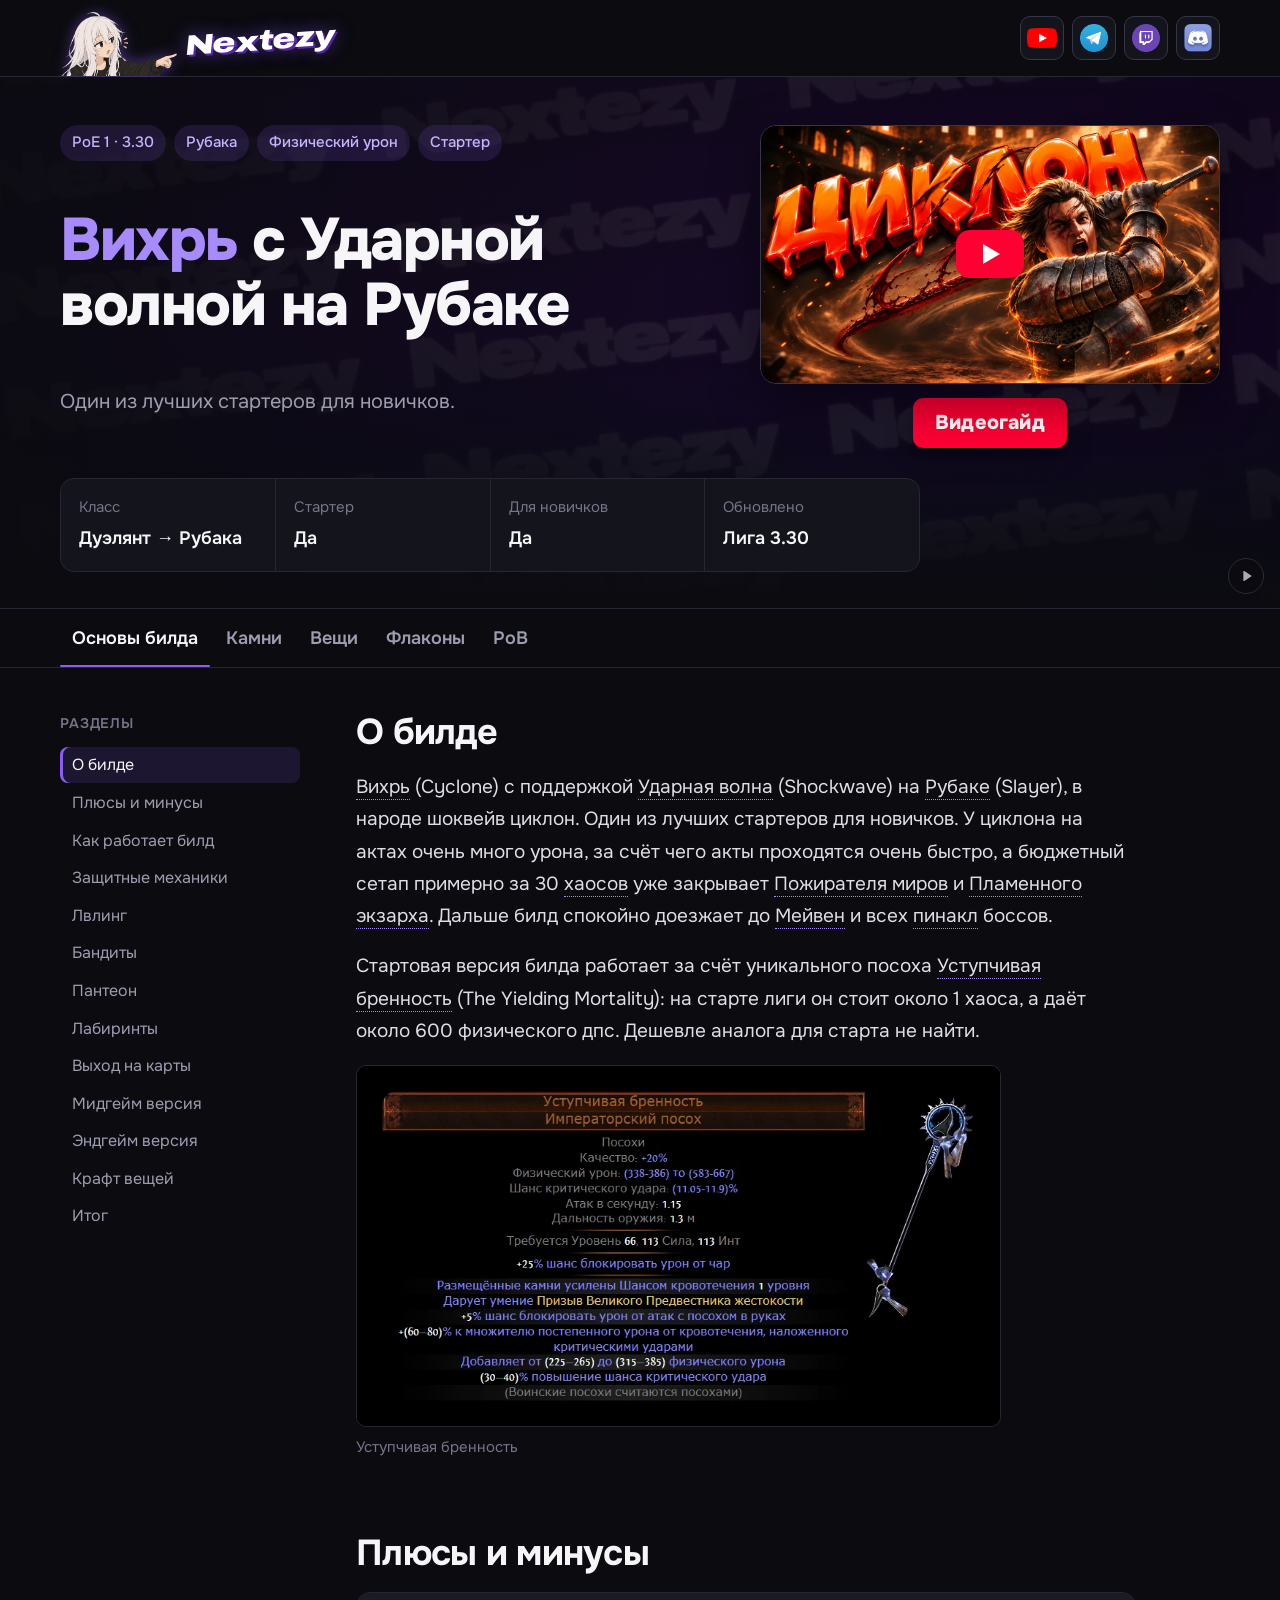
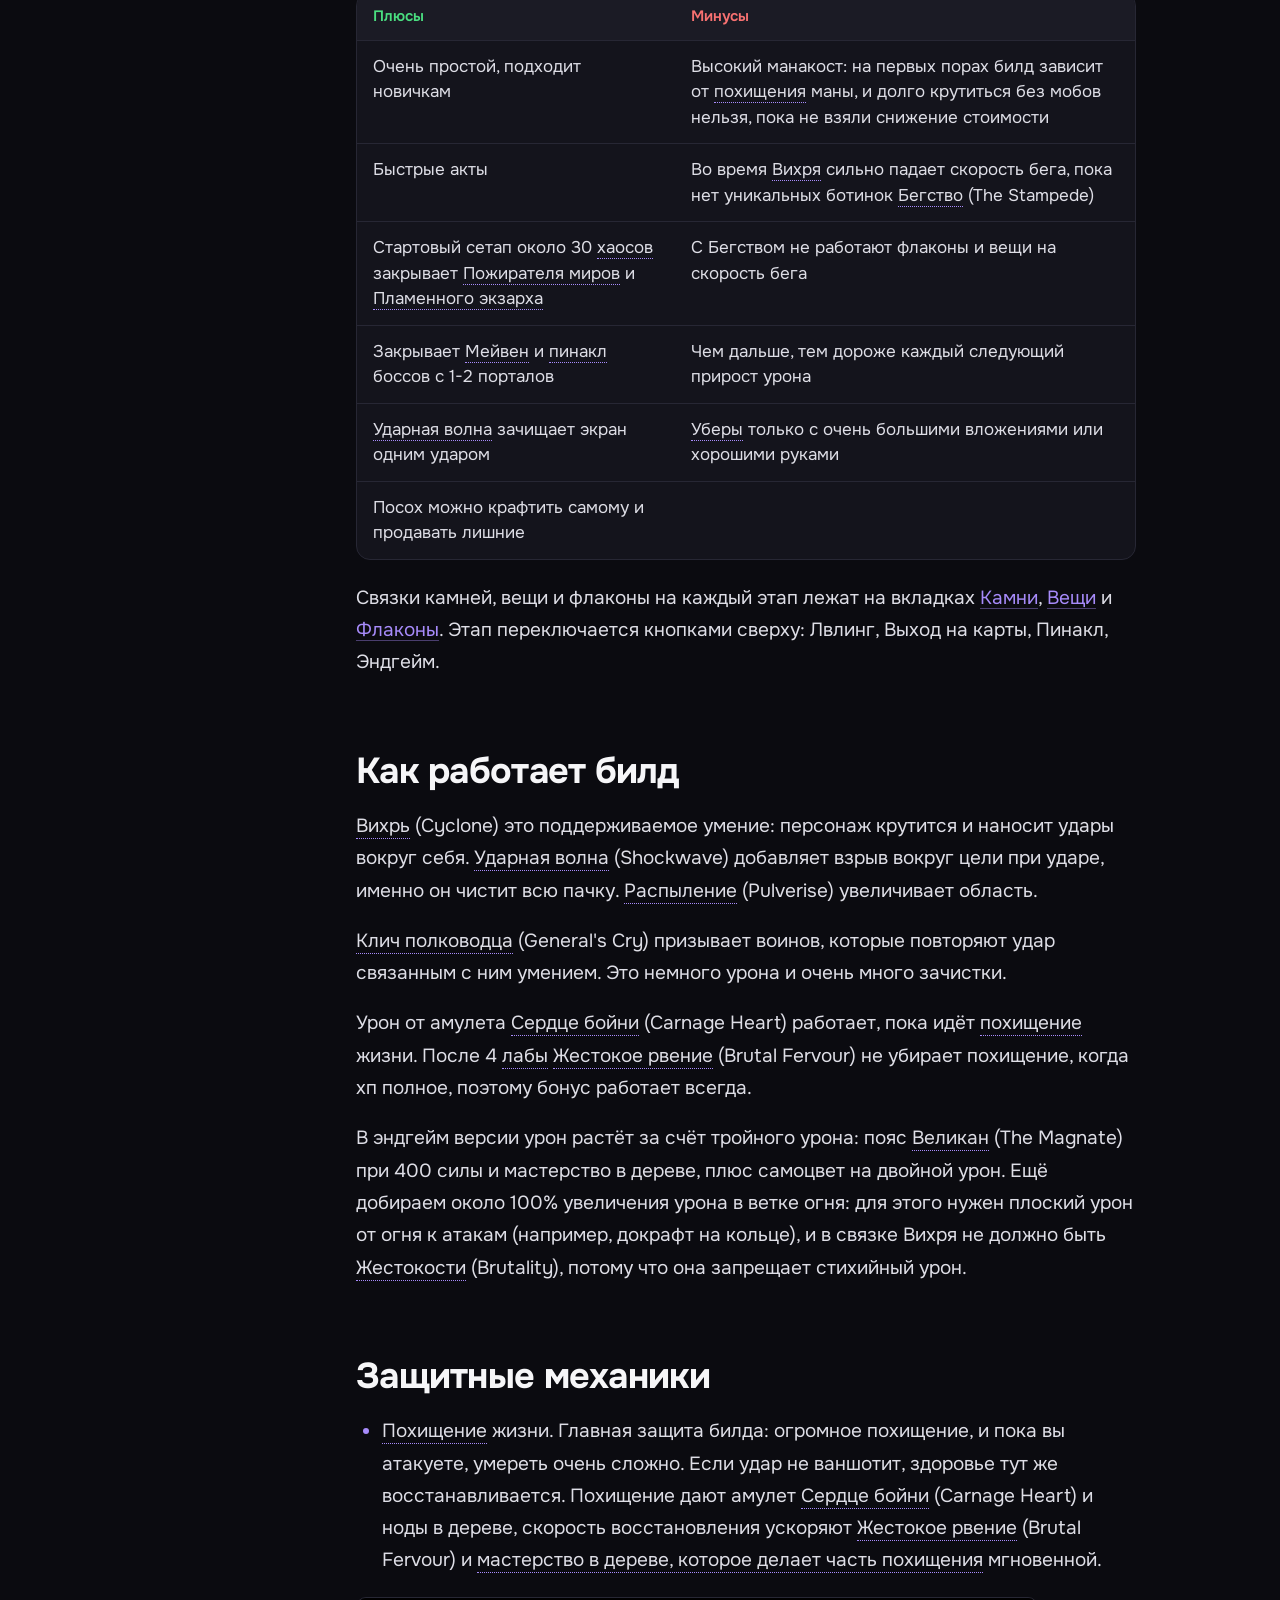
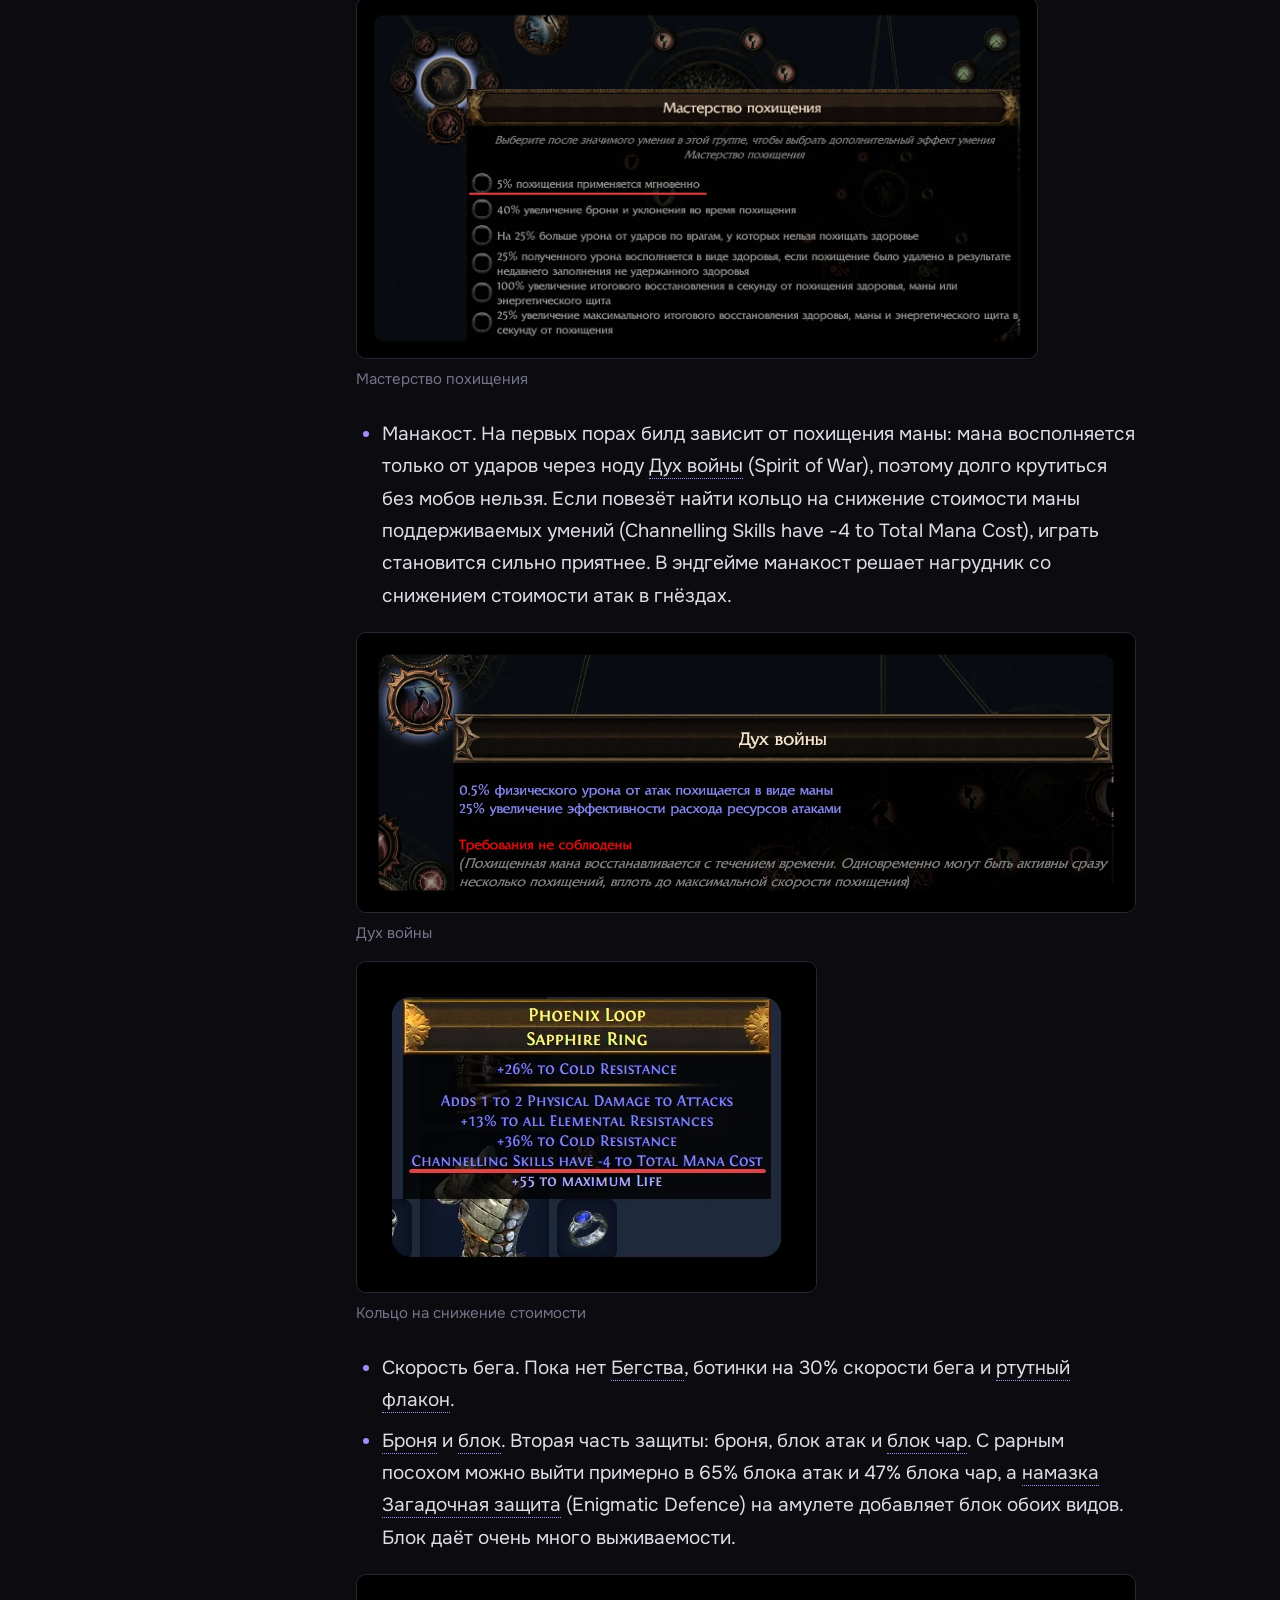
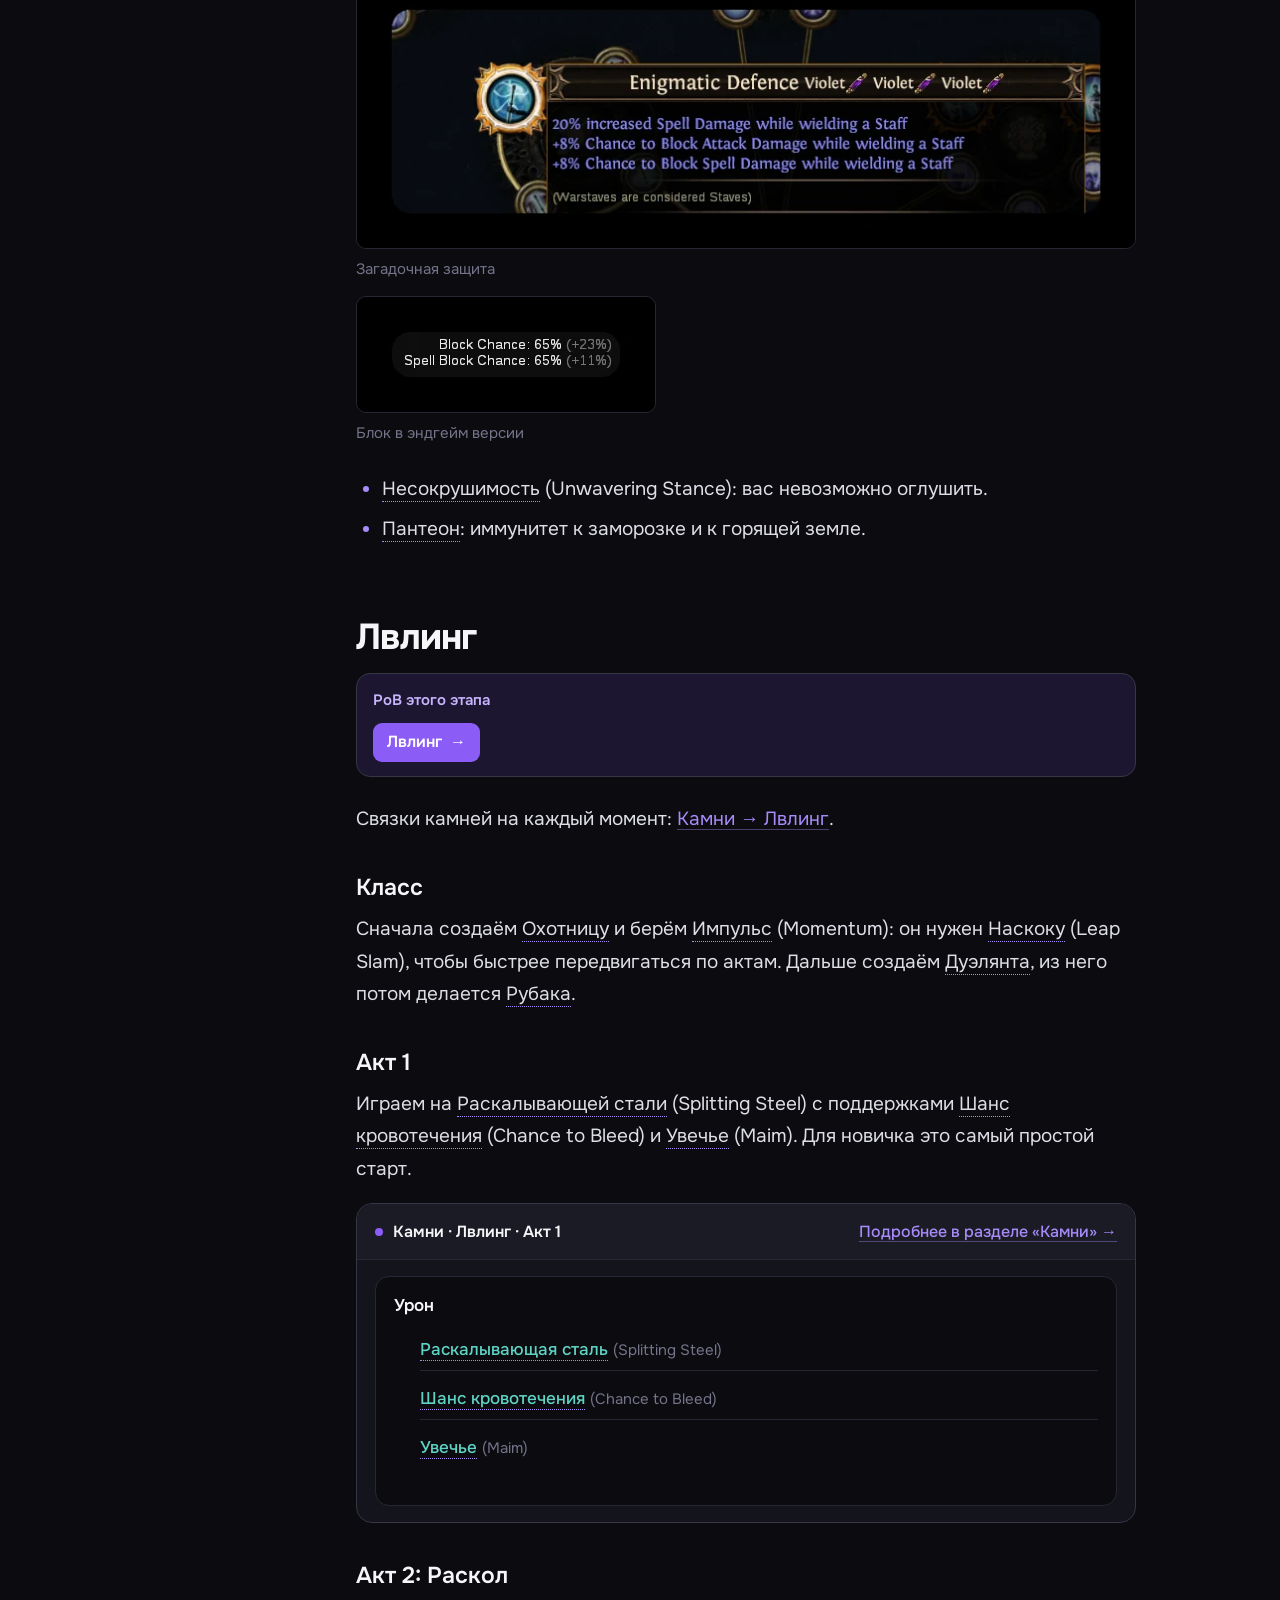
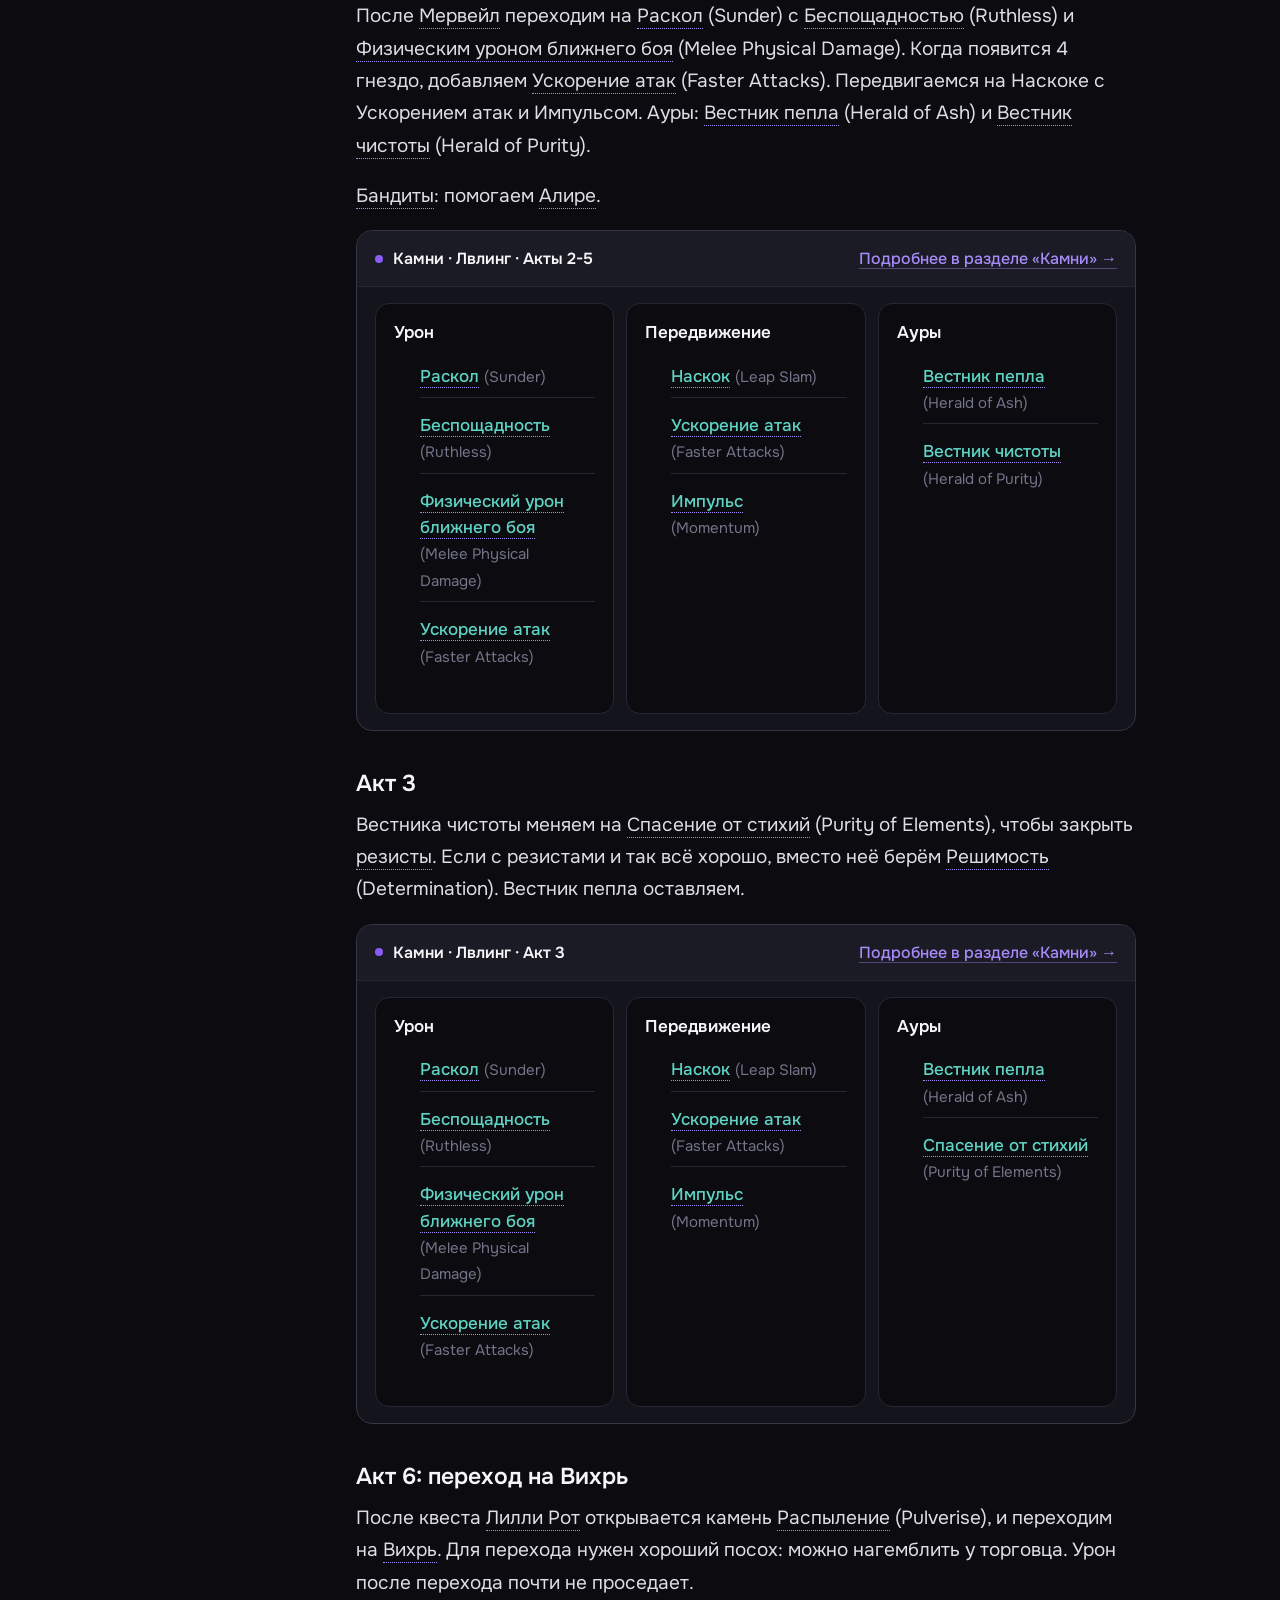
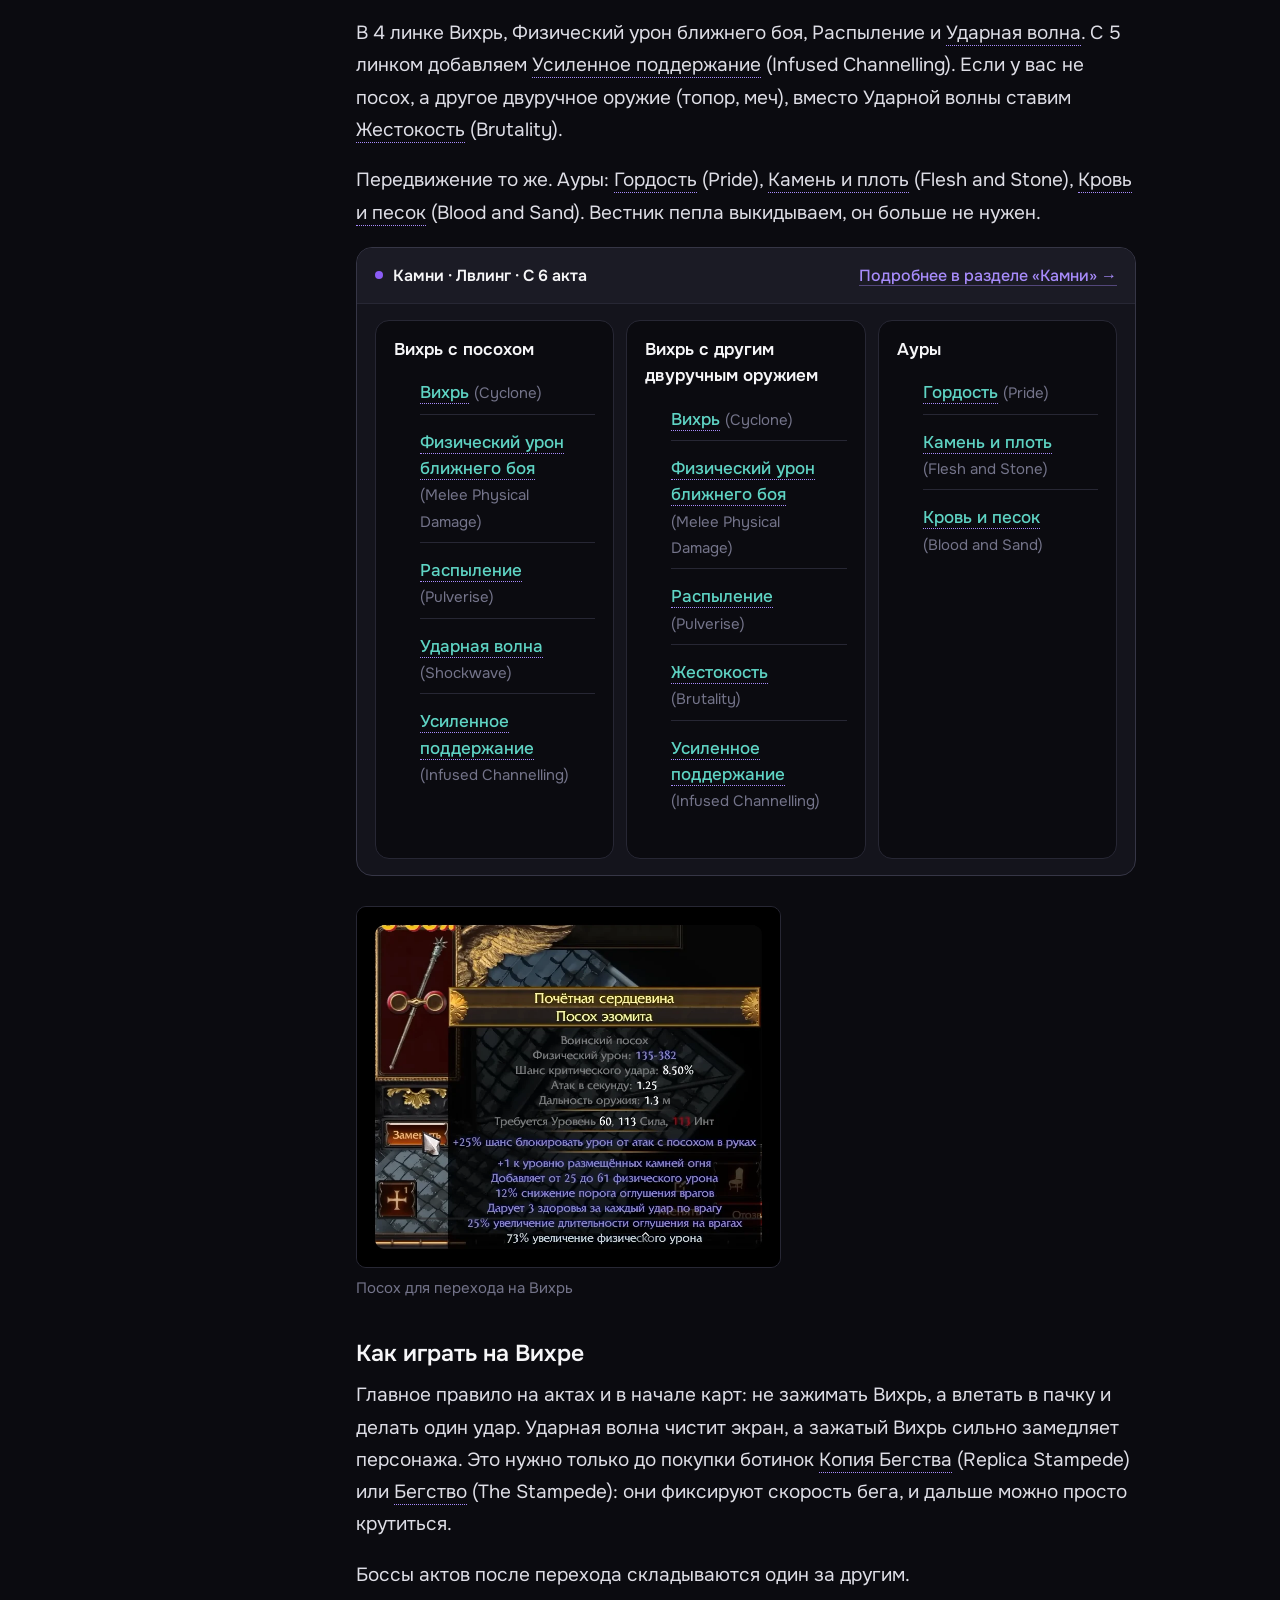
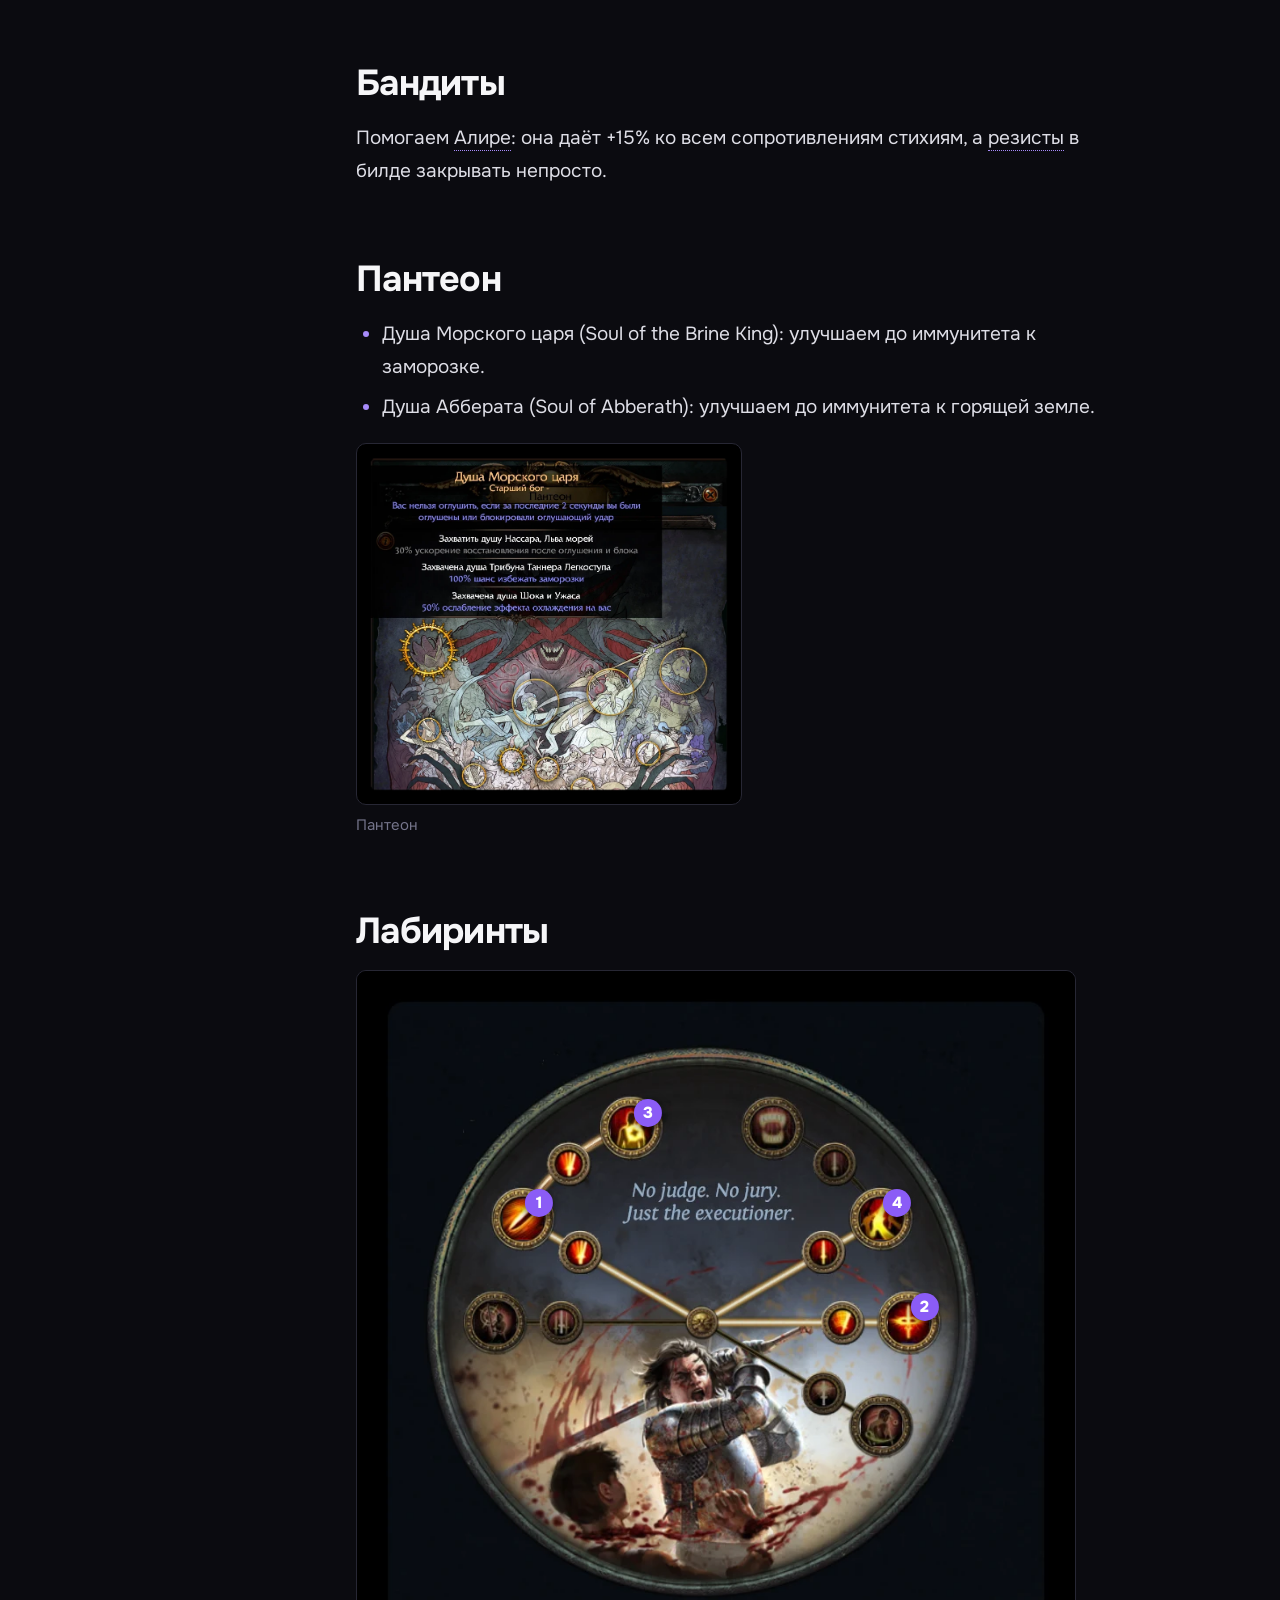
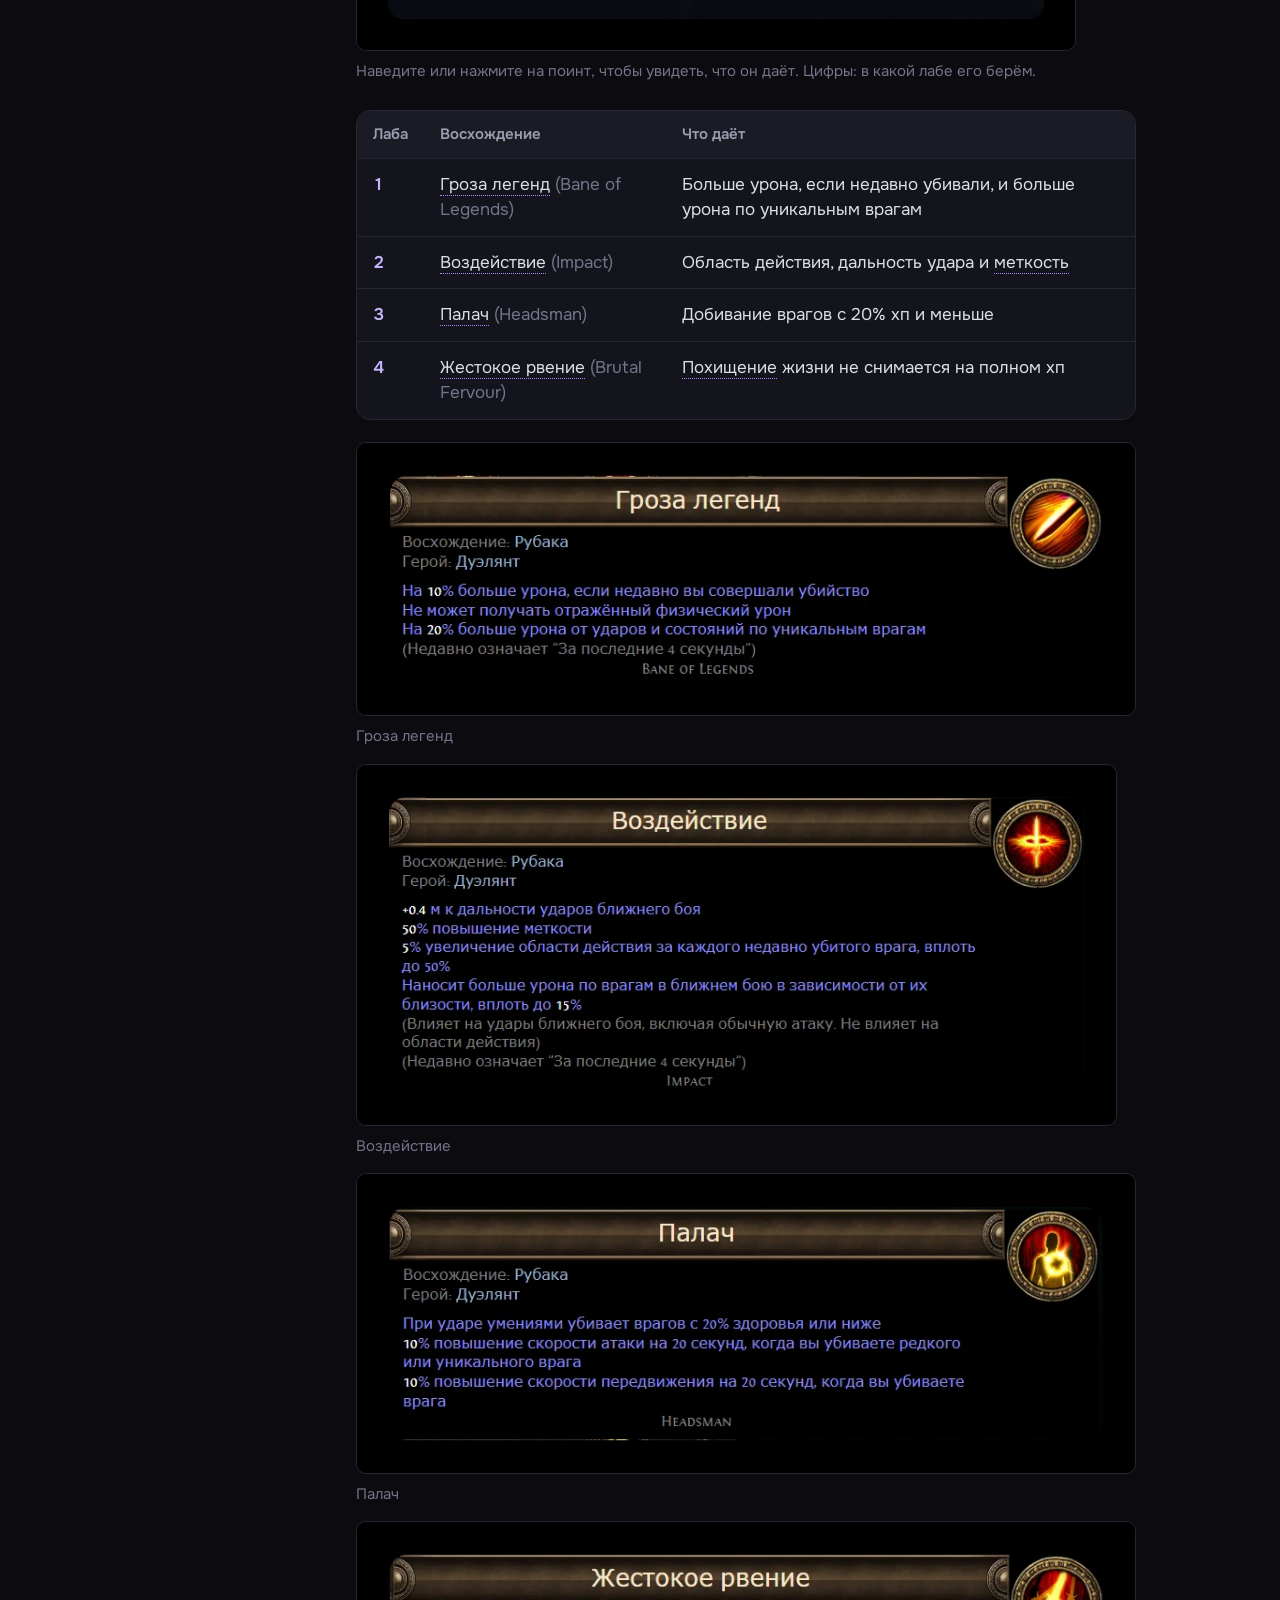
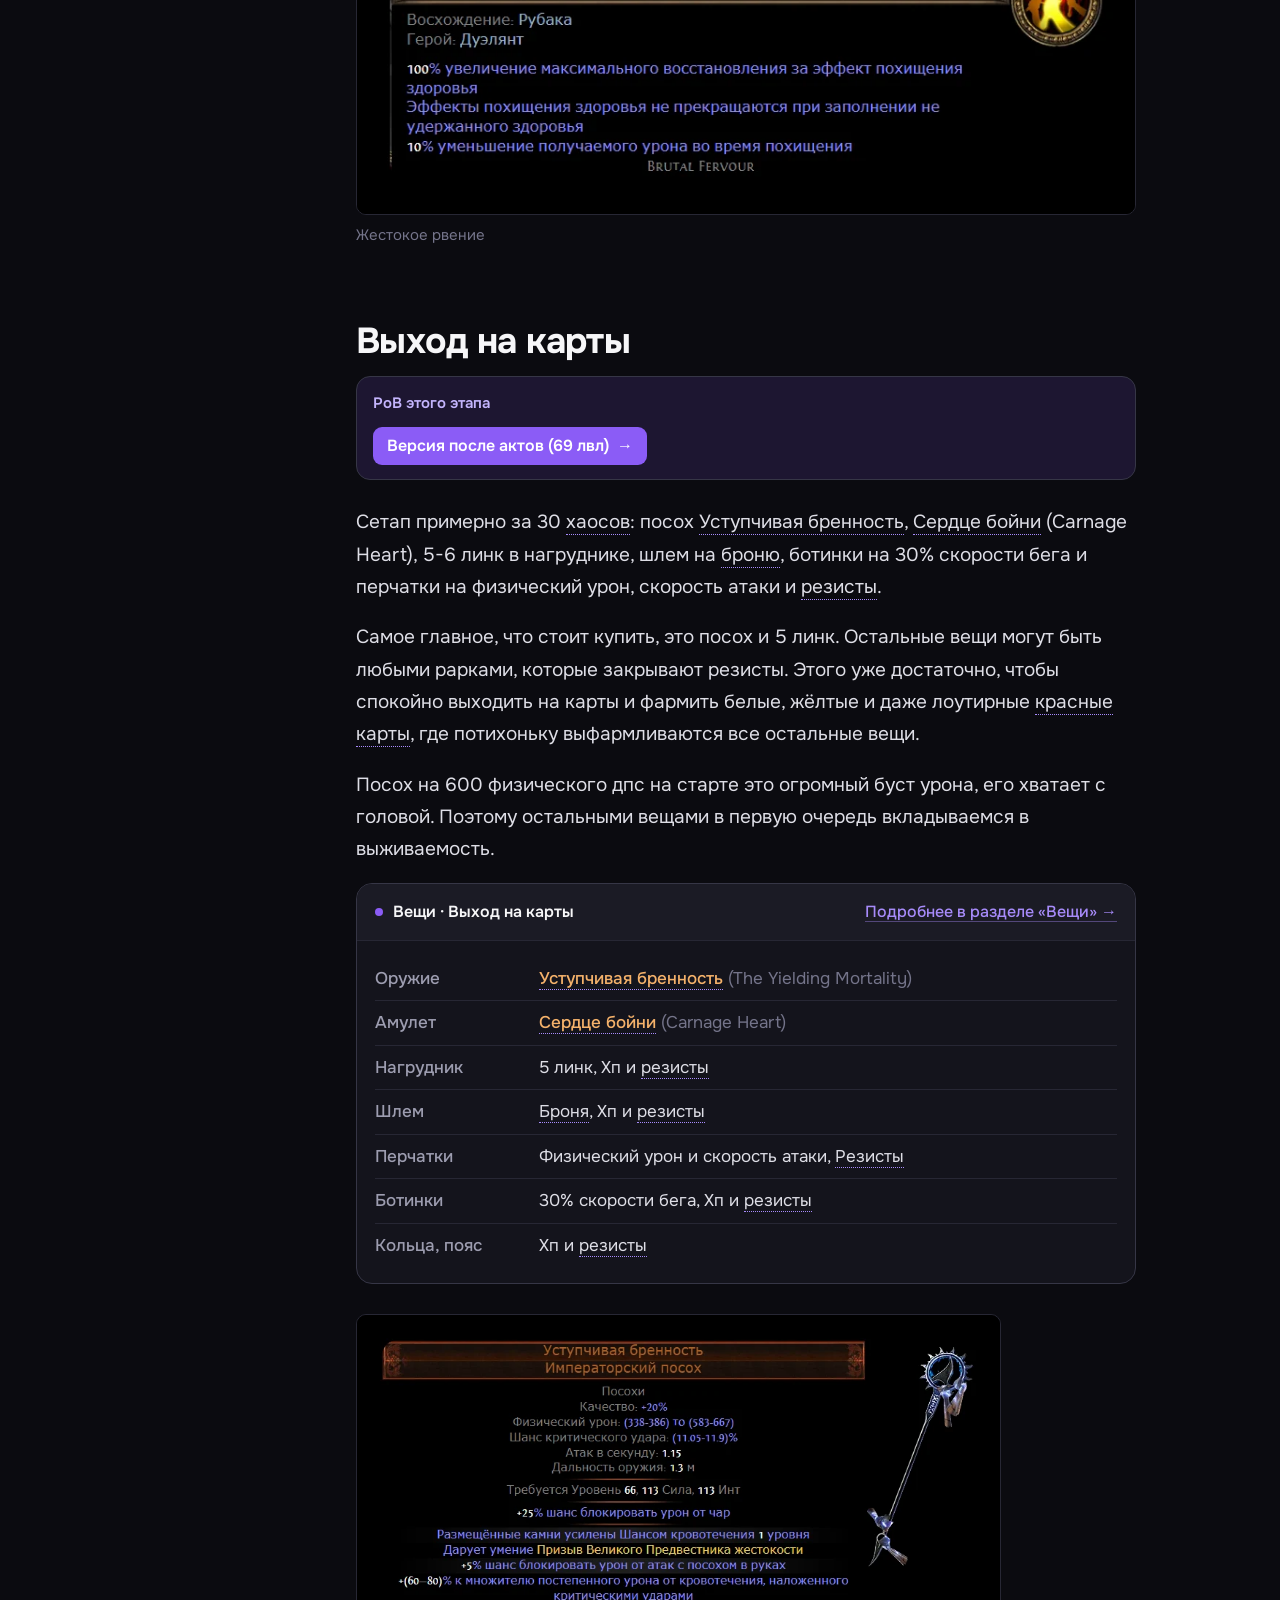
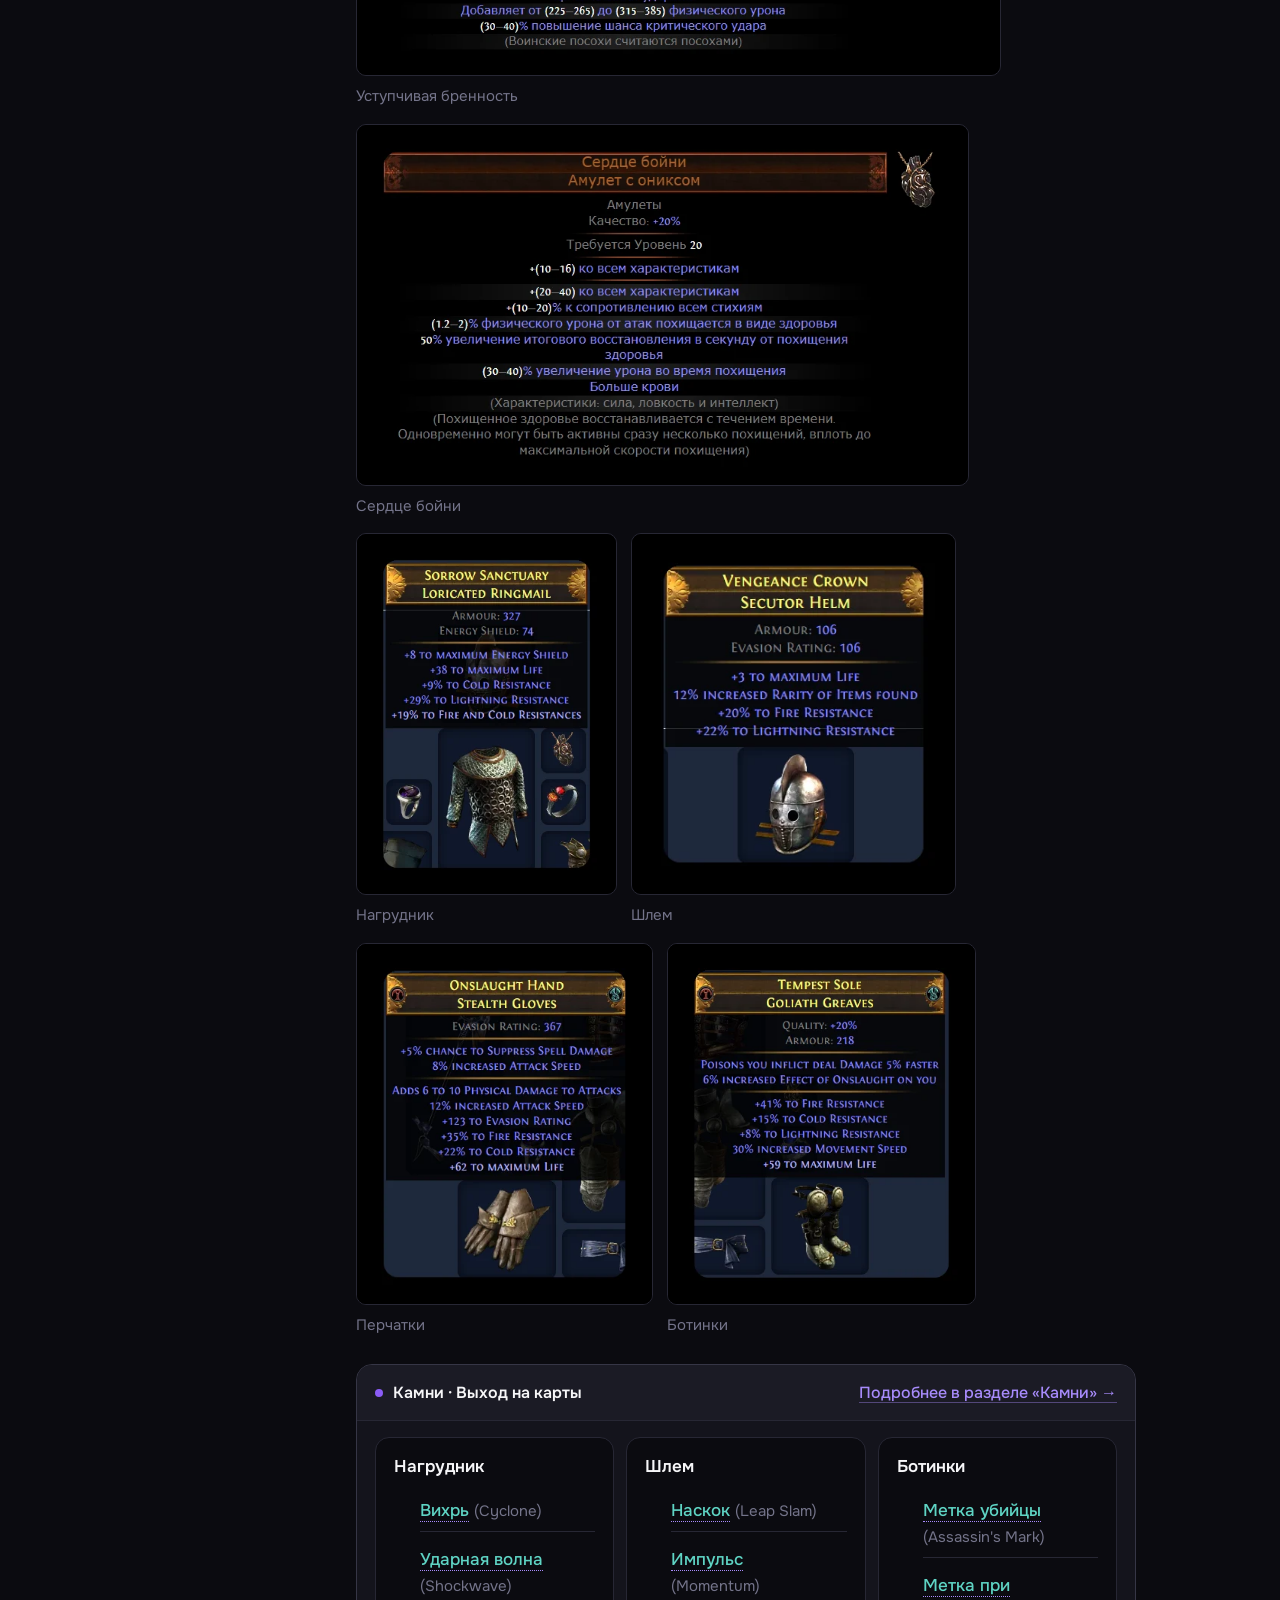
==== cyclone/index.html @ 526a0a6b "pconc: кнопки трейда у камней (20/20, Отскакивающая смесь 1/20/21), у Большой цепи убран уровень Co-" ====
<!doctype html>
<html lang="ru">
<head>
<!-- Google tag (gtag.js) -->
<script async src="https://www.googletagmanager.com/gtag/js?id=G-XQY86457FN"></script>
<script>
  window.dataLayer = window.dataLayer || [];
  function gtag(){dataLayer.push(arguments);}
  gtag('js', new Date());
  gtag('config', 'G-XQY86457FN');
</script>
<meta charset="utf-8">
<meta name="viewport" content="width=device-width,initial-scale=1,viewport-fit=cover">
<title>Шоквейв циклон на Слеере (Shockwave Cyclone Slayer): гайд | Nextezy</title>
<meta name="description" content="Текстовый гайд Nextezy по циклону (Вихрь с Ударной волной, Shockwave Cyclone) на Рубаке (Slayer) в Path of Exile: стартер для новичков, лвлинг, лабы, камни, вещи, флаконы и крафт посоха.">
<meta property="og:title" content="Вихрь с Ударной волной на Рубаке: стартер для новичков">
<meta property="og:description" content="Шоквейв циклон: уник за 1 хаос, Мейвен и весь пинакл контент. Камни, вещи, флаконы и крафт на каждый этап.">
<meta property="og:type" content="article">
<meta property="og:url" content="https://nextezy.com/cyclone/">
<meta property="og:site_name" content="Nextezy">
<meta property="og:locale" content="ru_RU">
<meta property="og:image" content="https://nextezy.com/cyclone/img/og.jpg?v=2">
<meta property="og:image:width" content="1280">
<meta property="og:image:height" content="720">
<meta name="twitter:card" content="summary_large_image">
<link rel="canonical" href="https://nextezy.com/cyclone/">
<meta name="theme-color" content="#0b0b10">
<link rel="icon" href="/favicon.ico" sizes="48x48">
<link rel="icon" href="/assets/favicon-32.png" type="image/png" sizes="32x32">
<link rel="icon" href="/assets/icon-192.png" type="image/png" sizes="192x192">
<link rel="apple-touch-icon" href="/apple-touch-icon.png">
<link rel="manifest" href="/site.webmanifest">
<link rel="preload" href="../assets/fonts/onest-cyrillic-400-normal.woff2" as="font" type="font/woff2" crossorigin>
<link rel="stylesheet" href="../assets/style.css?v=20261110-3">
</head>
<body>
<header class="top"><div class="wrap">
  <a class="brand" aria-label="Nextezy, на главную" href="../"><img class="brand-pic" src="/assets/sextezy-point.webp?v=2" alt="" width="365" height="200"><span class="logo">Nextezy</span></a>
  <nav class="soc" aria-label="Nextezy в соцсетях">
    <a href="https://www.youtube.com/@Nextezy/videos" target="_blank" rel="noopener" title="YouTube" aria-label="YouTube"><img src="../assets/icon-youtube.png" alt="" width="30" height="21"></a>
    <a href="https://t.me/nextezy1" target="_blank" rel="noopener" title="Telegram" aria-label="Telegram"><img src="../assets/icon-telegram.png" alt="" width="28" height="28"></a>
    <a href="https://www.twitch.tv/nextezy1" target="_blank" rel="noopener" title="Twitch" aria-label="Twitch"><img src="../assets/icon-twitch.png" alt="" width="28" height="28"></a>
    <a href="https://discord.gg/pRnzf7ZGDk" target="_blank" rel="noopener" title="Discord" aria-label="Discord"><img src="../assets/icon-discord.png" alt="" width="28" height="28"></a>
  </nav></div></header>

<section class="hero"><div class="hero-bg" data-video="../assets/hero.mp4?v=2" aria-hidden="true"></div><div class="wrap has-thumb">
  <div class="crumbs"><span class="chip">PoE 1 · 3.30</span><span class="chip">Рубака</span><span class="chip">Физический урон</span><span class="chip">Стартер</span></div>
  <h1><em>Вихрь</em> с Ударной волной на Рубаке</h1>
  <p class="lead">Один из лучших стартеров для новичков.</p>
  <div class="vid"><a class="thumb" href="https://www.youtube.com/watch?v=YrNnq5ESZ4Y" target="_blank" rel="noopener" aria-label="Смотреть видео на YouTube"><img src="img/preview.webp?v=2" alt="Превью видео" width="1280" height="720"><span class="play" aria-hidden="true"></span></a><a class="vcap" href="https://www.youtube.com/watch?v=YrNnq5ESZ4Y" target="_blank" rel="noopener">Видеогайд</a></div>
  <div class="facts">
    <div class="fact"><small>Класс</small><b>Дуэлянт → Рубака</b></div>
    <div class="fact"><small>Стартер</small><b>Да</b></div>
    <div class="fact"><small>Для новичков</small><b>Да</b></div>
    <div class="fact"><small>Обновлено</small><b>Лига 3.30</b></div>
  </div>
</div></section>

<div class="tabsbar"><div class="wrap">
  <div class="tabs" role="tablist" aria-label="Части гайда">
    <button class="tab" role="tab" id="t-guide" data-tab="guide" aria-selected="true"><span class="tab-long">Основы билда</span><span class="tab-short">Основы</span></button>
    <button class="tab" role="tab" id="t-gems" data-tab="gems" aria-selected="false">Камни</button>
    <button class="tab" role="tab" id="t-items" data-tab="items" aria-selected="false">Вещи</button>
    <button class="tab" role="tab" id="t-flasks" data-tab="flasks" aria-selected="false">Флаконы</button>
    <button class="tab" role="tab" id="t-pob" data-tab="pob" aria-selected="false">PoB</button>
  </div>
  <div class="stages" id="stages" hidden aria-label="Этап">
    <button class="stage" data-stage="lvl">Лвлинг</button>
    <button class="stage" data-stage="maps">Выход на карты</button>
    <button class="stage" data-stage="pin">Пинакл</button>
    <button class="stage" data-stage="end">Эндгейм</button>
  </div>
</div></div>

<main>
<section class="wrap" id="p-guide" role="tabpanel" aria-labelledby="t-guide">
  <div class="guide">
    <aside class="rail"><h4>Разделы</h4><ol id="toc"></ol></aside>
    <article class="prose" id="guidetext">

<h2 id="about">О билде</h2>
<p>Вихрь (Cyclone) с поддержкой Ударная волна (Shockwave) на Рубаке (Slayer), в народе шоквейв циклон. Один из лучших стартеров для новичков. У циклона на актах очень много урона, за счёт чего акты проходятся очень быстро, а бюджетный сетап примерно за 30 хаосов уже закрывает Пожирателя миров и Пламенного экзарха. Дальше билд спокойно доезжает до Мейвен и всех пинакл боссов.</p>
<p>Стартовая версия билда работает за счёт уникального посоха Уступчивая бренность (The Yielding Mortality): на старте лиги он стоит около 1 хаоса, а даёт около 600 физического дпс. Дешевле аналога для старта не найти.</p>
<div class="shots"><figure class="shot"><button type="button" aria-label="Открыть: Уступчивая бренность"><img src="img/yielding.webp" alt="Уступчивая бренность" loading="lazy"></button><figcaption>Уступчивая бренность</figcaption></figure></div>

<h2 id="proscons">Плюсы и минусы</h2>
<div class="tbl"><table class="pm">
<tr><th>Плюсы</th><th>Минусы</th></tr>
<tr><td>Очень простой, подходит новичкам</td><td>Высокий манакост: на первых порах билд зависит от похищения маны, и долго крутиться без мобов нельзя, пока не взяли снижение стоимости</td></tr>
<tr><td>Быстрые акты</td><td>Во время Вихря сильно падает скорость бега, пока нет уникальных ботинок Бегство (The Stampede)</td></tr>
<tr><td>Стартовый сетап около 30 хаосов закрывает Пожирателя миров и Пламенного экзарха</td><td>С Бегством не работают флаконы и вещи на скорость бега</td></tr>
<tr><td>Закрывает Мейвен и пинакл боссов с 1-2 порталов</td><td>Чем дальше, тем дороже каждый следующий прирост урона</td></tr>
<tr><td>Ударная волна зачищает экран одним ударом</td><td>Уберы только с очень большими вложениями или хорошими руками</td></tr>
<tr><td>Посох можно крафтить самому и продавать лишние</td><td></td></tr>
</table></div>
<p>Связки камней, вещи и флаконы на каждый этап лежат на вкладках <button class="go" data-go="gems:lvl">Камни</button>, <button class="go" data-go="items:maps">Вещи</button> и <button class="go" data-go="flasks:maps">Флаконы</button>. Этап переключается кнопками сверху: Лвлинг, Выход на карты, Пинакл, Эндгейм.</p>

<h2 id="mechanics">Как работает билд</h2>
<p>Вихрь (Cyclone) это поддерживаемое умение: персонаж крутится и наносит удары вокруг себя. Ударная волна (Shockwave) добавляет взрыв вокруг цели при ударе, именно он чистит всю пачку. Распыление (Pulverise) увеличивает область.</p>
<p>Клич полководца (General's Cry) призывает воинов, которые повторяют удар связанным с ним умением. Это немного урона и очень много зачистки.</p>
<p>Урон от амулета Сердце бойни (Carnage Heart) работает, пока идёт похищение жизни. После 4 лабы Жестокое рвение (Brutal Fervour) не убирает похищение, когда хп полное, поэтому бонус работает всегда.</p>
<p>В эндгейм версии урон растёт за счёт тройного урона: пояс Великан (The Magnate) при 400 силы и мастерство в дереве, плюс самоцвет на двойной урон. Ещё добираем около 100% увеличения урона в ветке огня: для этого нужен плоский урон от огня к атакам (например, докрафт на кольце), и в связке Вихря не должно быть Жестокости (Brutality), потому что она запрещает стихийный урон.</p>

<h2 id="rules">Защитные механики</h2>
<ul><li>Похищение жизни. Главная защита билда: огромное похищение, и пока вы атакуете, умереть очень сложно. Если удар не ваншотит, здоровье тут же восстанавливается. Похищение дают амулет Сердце бойни (Carnage Heart) и ноды в дереве, скорость восстановления ускоряют Жестокое рвение (Brutal Fervour) и мастерство в дереве, которое делает часть похищения мгновенной.</li></ul>
<div class="shots"><figure class="shot"><button type="button" aria-label="Открыть: Мастерство похищения"><img src="img/leechmastery.webp" alt="Мастерство похищения" loading="lazy"></button><figcaption>Мастерство похищения</figcaption></figure></div>
<ul><li>Манакост. На первых порах билд зависит от похищения маны: мана восполняется только от ударов через ноду Дух войны (Spirit of War), поэтому долго крутиться без мобов нельзя. Если повезёт найти кольцо на снижение стоимости маны поддерживаемых умений (Channelling Skills have -4 to Total Mana Cost), играть становится сильно приятнее. В эндгейме манакост решает нагрудник со снижением стоимости атак в гнёздах.</li></ul>
<div class="shots"><figure class="shot"><button type="button" aria-label="Открыть: Дух войны"><img src="img/spiritwar.webp" alt="Дух войны" loading="lazy"></button><figcaption>Дух войны</figcaption></figure><figure class="shot"><button type="button" aria-label="Открыть: Кольцо на снижение стоимости"><img src="img/manaring.webp" alt="Кольцо на снижение стоимости" loading="lazy"></button><figcaption>Кольцо на снижение стоимости</figcaption></figure></div>
<ul><li>Скорость бега. Пока нет Бегства, ботинки на 30% скорости бега и ртутный флакон.</li>
<li>Броня и блок. Вторая часть защиты: броня, блок атак и блок чар. С рарным посохом можно выйти примерно в 65% блока атак и 47% блока чар, а намазка Загадочная защита (Enigmatic Defence) на амулете добавляет блок обоих видов. Блок даёт очень много выживаемости.</li></ul>
<div class="shots"><figure class="shot"><button type="button" aria-label="Открыть: Загадочная защита"><img src="img/enigmatic.webp" alt="Загадочная защита" loading="lazy"></button><figcaption>Загадочная защита</figcaption></figure><figure class="shot"><button type="button" aria-label="Открыть: Блок в эндгейм версии"><img src="img/block.webp" alt="Блок в эндгейм версии" loading="lazy"></button><figcaption>Блок в эндгейм версии</figcaption></figure></div>
<ul><li>Несокрушимость (Unwavering Stance): вас невозможно оглушить.</li>
<li>Пантеон: иммунитет к заморозке и к горящей земле.</li></ul>

<h2 id="leveling">Лвлинг</h2>
<div class="pob" data-pob="lvl"></div>
<p>Связки камней на каждый момент: <button class="go" data-go="gems:lvl">Камни → Лвлинг</button>.</p>
<h3>Класс</h3>
<p>Сначала создаём Охотницу и берём Импульс (Momentum): он нужен Наскоку (Leap Slam), чтобы быстрее передвигаться по актам. Дальше создаём Дуэлянта, из него потом делается Рубака.</p>
<h3>Акт 1</h3>
<p>Играем на Раскалывающей стали (Splitting Steel) с поддержками Шанс кровотечения (Chance to Bleed) и Увечье (Maim). Для новичка это самый простой старт.</p>
<div class="ins" data-k="gems" data-s="lvl" data-ids="a1-dmg"></div>
<h3>Акт 2: Раскол</h3>
<p>После Мервейл переходим на Раскол (Sunder) с Беспощадностью (Ruthless) и Физическим уроном ближнего боя (Melee Physical Damage). Когда появится 4 гнездо, добавляем Ускорение атак (Faster Attacks). Передвигаемся на Наскоке с Ускорением атак и Импульсом. Ауры: Вестник пепла (Herald of Ash) и Вестник чистоты (Herald of Purity).</p>
<p>Бандиты: помогаем Алире.</p>
<div class="ins" data-k="gems" data-s="lvl" data-ids="a2-dmg,a2-move,a2-aura"></div>
<h3>Акт 3</h3>
<p>Вестника чистоты меняем на Спасение от стихий (Purity of Elements), чтобы закрыть резисты. Если с резистами и так всё хорошо, вместо неё берём Решимость (Determination). Вестник пепла оставляем.</p>
<div class="ins" data-k="gems" data-s="lvl" data-ids="a3-dmg,a3-move,a3-aura"></div>
<h3>Акт 6: переход на Вихрь</h3>
<p>После квеста Лилли Рот открывается камень Распыление (Pulverise), и переходим на Вихрь. Для перехода нужен хороший посох: можно нагемблить у торговца. Урон после перехода почти не проседает.</p>
<p>В 4 линке Вихрь, Физический урон ближнего боя, Распыление и Ударная волна. С 5 линком добавляем Усиленное поддержание (Infused Channelling). Если у вас не посох, а другое двуручное оружие (топор, меч), вместо Ударной волны ставим Жестокость (Brutality).</p>
<p>Передвижение то же. Ауры: Гордость (Pride), Камень и плоть (Flesh and Stone), Кровь и песок (Blood and Sand). Вестник пепла выкидываем, он больше не нужен.</p>
<div class="ins" data-k="gems" data-s="lvl" data-ids="a6-staff,a6-2h,a6-aura"></div>
<div class="shots"><figure class="shot"><button type="button" aria-label="Открыть: Посох для перехода на Вихрь"><img src="img/lvlstaff.webp" alt="Посох для перехода на Вихрь" loading="lazy"></button><figcaption>Посох для перехода на Вихрь</figcaption></figure></div>
<h3>Как играть на Вихре</h3>
<p>Главное правило на актах и в начале карт: не зажимать Вихрь, а влетать в пачку и делать один удар. Ударная волна чистит экран, а зажатый Вихрь сильно замедляет персонажа. Это нужно только до покупки ботинок Копия Бегства (Replica Stampede) или Бегство (The Stampede): они фиксируют скорость бега, и дальше можно просто крутиться.</p>
<p>Боссы актов после перехода складываются один за другим.</p>

<h2 id="bandits">Бандиты</h2>
<p>Помогаем Алире: она даёт +15% ко всем сопротивлениям стихиям, а резисты в билде закрывать непросто.</p>

<h2 id="pantheon">Пантеон</h2>
<ul>
<li>Душа Морского царя (Soul of the Brine King): улучшаем до иммунитета к заморозке.</li>
<li>Душа Абберата (Soul of Abberath): улучшаем до иммунитета к горящей земле.</li>
</ul>
<div class="shots"><figure class="shot"><button type="button" aria-label="Открыть: Пантеон"><img src="img/pantheon.webp" alt="Пантеон" loading="lazy"></button><figcaption>Пантеон</figcaption></figure></div>

<h2 id="labs">Лабиринты</h2>
<div class="shots"><figure class="hsfig" data-hs="ascend"><div class="hsbox"><img src="img/ascend.webp" alt="Восхождения Рубаки" width="818" height="773" loading="lazy"></div><figcaption>Наведите или нажмите на поинт, чтобы увидеть, что он даёт. Цифры: в какой лабе его берём.</figcaption></figure></div>
<div class="tbl"><table>
<tr><th>Лаба</th><th>Восхождение</th><th>Что даёт</th></tr>
<tr><td class="num">1</td><td>Гроза легенд <span class="en">(Bane of Legends)</span></td><td>Больше урона, если недавно убивали, и больше урона по уникальным врагам</td></tr>
<tr><td class="num">2</td><td>Воздействие <span class="en">(Impact)</span></td><td>Область действия, дальность удара и меткость</td></tr>
<tr><td class="num">3</td><td>Палач <span class="en">(Headsman)</span></td><td>Добивание врагов с 20% хп и меньше</td></tr>
<tr><td class="num">4</td><td>Жестокое рвение <span class="en">(Brutal Fervour)</span></td><td>Похищение жизни не снимается на полном хп</td></tr>
</table></div>
<div class="shots"><figure class="shot"><button type="button" aria-label="Открыть: Гроза легенд"><img src="img/asc1.webp" alt="Гроза легенд" loading="lazy"></button><figcaption>Гроза легенд</figcaption></figure><figure class="shot"><button type="button" aria-label="Открыть: Воздействие"><img src="img/asc2.webp" alt="Воздействие" loading="lazy"></button><figcaption>Воздействие</figcaption></figure><figure class="shot"><button type="button" aria-label="Открыть: Палач"><img src="img/asc3.webp" alt="Палач" loading="lazy"></button><figcaption>Палач</figcaption></figure><figure class="shot"><button type="button" aria-label="Открыть: Жестокое рвение"><img src="img/asc4.webp" alt="Жестокое рвение" loading="lazy"></button><figcaption>Жестокое рвение</figcaption></figure></div>

<h2 id="maps">Выход на карты</h2>
<div class="pob" data-pob="maps"></div>
<p>Сетап примерно за 30 хаосов: посох Уступчивая бренность, Сердце бойни (Carnage Heart), 5-6 линк в нагруднике, шлем на броню, ботинки на 30% скорости бега и перчатки на физический урон, скорость атаки и резисты.</p>
<p>Самое главное, что стоит купить, это посох и 5 линк. Остальные вещи могут быть любыми рарками, которые закрывают резисты. Этого уже достаточно, чтобы спокойно выходить на карты и фармить белые, жёлтые и даже лоутирные красные карты, где потихоньку выфармливаются все остальные вещи.</p>
<p>Посох на 600 физического дпс на старте это огромный буст урона, его хватает с головой. Поэтому остальными вещами в первую очередь вкладываемся в выживаемость.</p>
<div class="ins" data-k="items" data-s="maps"></div>
<div class="shots"><figure class="shot"><button type="button" aria-label="Открыть: Уступчивая бренность"><img src="img/yielding.webp" alt="Уступчивая бренность" loading="lazy"></button><figcaption>Уступчивая бренность</figcaption></figure><figure class="shot"><button type="button" aria-label="Открыть: Сердце бойни"><img src="img/carnage.webp" alt="Сердце бойни" loading="lazy"></button><figcaption>Сердце бойни</figcaption></figure><figure class="shot"><button type="button" aria-label="Открыть: Нагрудник"><img src="img/mbody.webp" alt="Нагрудник" loading="lazy"></button><figcaption>Нагрудник</figcaption></figure><figure class="shot"><button type="button" aria-label="Открыть: Шлем"><img src="img/mhelm.webp" alt="Шлем" loading="lazy"></button><figcaption>Шлем</figcaption></figure><figure class="shot"><button type="button" aria-label="Открыть: Перчатки"><img src="img/mgloves.webp" alt="Перчатки" loading="lazy"></button><figcaption>Перчатки</figcaption></figure><figure class="shot"><button type="button" aria-label="Открыть: Ботинки"><img src="img/mboots.webp" alt="Ботинки" loading="lazy"></button><figcaption>Ботинки</figcaption></figure></div>
<div class="ins" data-k="gems" data-s="maps"></div>

<h2 id="midgame">Мидгейм версия</h2>
<div class="pob" data-pob="pin"></div>
<p>Это уже крепкая версия билда: она с лёгкостью проходит любые т16 карты, спокойно фармит валюту и сама себя обеспечивает. Играется при этом очень чилово и расслабленно. На этом сетапе закрываются Мейвен, Элдер, Шейпер и Убер Элдер.</p>
<ul><li>Добавляем Клич полководца (General's Cry) с Расколом и Автоусилением (Autoexertion): воины повторяют Раскол, это много зачистки. В связку Вихря Жестокость (Brutality).</li></ul>
<div class="ins" data-k="gems" data-s="pin" data-ids="pn-body,pn-cry"></div>
<ul><li>Ботинки Копия Бегства (Replica Stampede): фиксируют скорость бега на 150% от базовой, и Вихрь её больше не замедляет. Дальше можно просто зажимать Вихрь и крутиться. Берём именно копию, потому что она стоит в десятки раз дешевле обычного Бегства, а скорость бега даёт такую же.</li></ul>
<div class="shots"><figure class="shot"><button type="button" aria-label="Открыть: Копия Бегства"><img src="img/repstampede.webp" alt="Копия Бегства" loading="lazy"></button><figcaption>Копия Бегства</figcaption></figure></div>
<ul><li>Нагрудник на базе брони, с бронёй и хп. Перераспределяем поинты под блок.</li></ul>
<div class="shots"><figure class="shot"><button type="button" aria-label="Открыть: Нагрудник"><img src="img/gladiator.webp" alt="Нагрудник" loading="lazy"></button><figcaption>Нагрудник</figcaption></figure></div>
<ul><li>Амулет Сердце бойни получше, с катализаторами и намазкой на блок.</li></ul>
<div class="shots"><figure class="shot"><button type="button" aria-label="Открыть: Сердце бойни с намазкой"><img src="img/carnage2.webp" alt="Сердце бойни с намазкой" loading="lazy"></button><figcaption>Сердце бойни с намазкой</figcaption></figure></div>
<ul><li>Кольцо на снижение стоимости поддерживаемых умений.</li></ul>
<div class="shots"><figure class="shot"><button type="button" aria-label="Открыть: Кольцо на снижение стоимости"><img src="img/manaring2.webp" alt="Кольцо на снижение стоимости" loading="lazy"></button><figcaption>Кольцо на снижение стоимости</figcaption></figure></div>
<ul><li>Флаконы на автомате: алмазный, гранитный, серебряный.</li></ul>
<div class="shots"><figure class="shot"><button type="button" aria-label="Открыть: Флаконы"><img src="img/pinflasks.webp" alt="Флаконы" loading="lazy"></button><figcaption>Флаконы</figcaption></figure></div>
<p>Совет по Мейвен: в стадии с мозгом лучше крутиться в уголке, а не стакать лужи в центре.</p>
<h2 id="endgame">Эндгейм версия</h2>
<div class="pob" data-pob="end"></div>
<p>Эта версия обойдётся примерно в 100 диванов, и это будут ощутимые вложения в билд. Он становится в разы сильнее: может закрывать Симулякры, Внушающих страх (The Feared), фармить довольно сложные карты.</p>
<ul><li>Крафтовый посох на 950+ физического дпс (раздел «Крафт вещей»).</li></ul>
<div class="shots"><figure class="shot"><button type="button" aria-label="Открыть: Эндгейм посох"><img src="img/staff.webp" alt="Эндгейм посох" loading="lazy"></button><figcaption>Эндгейм посох</figcaption></figure></div>
<ul><li>Вихрь буйства (Cyclone of Tumult).</li></ul>
<div class="shots"><figure class="shot"><button type="button" aria-label="Открыть: Вихрь буйства"><img src="img/tumult.webp" alt="Вихрь буйства" loading="lazy"></button><figcaption>Вихрь буйства</figcaption></figure></div>
<ul><li>7 линк: Свирепость (Rage). Добавляется в камень Вихря ядром души, а ядра падают только с Атзири в храме Альвы, поэтому это дорогой грейд. Свирепость на любом уровне даёт 3 свирепости за удар, а при скорости атаки Вихря свирепость почти всегда полная.</li></ul>
<div class="shots"><figure class="shot"><button type="button" aria-label="Открыть: Свирепость 7 линком"><img src="img/rage.webp" alt="Свирепость 7 линком" loading="lazy"></button><figcaption>Свирепость 7 линком</figcaption></figure></div>
<ul><li>Волна пустоты (Void Shockwave) вместо обычной Ударной волны: прямая прибавка урона по боссам, но зачистка становится хуже. Если не лень, свапаем камни (на карты обычная Ударная волна, на боссов Волна пустоты), если лень, просто оставляем Волну пустоты.</li></ul>
<div class="shots"><figure class="shot"><button type="button" aria-label="Открыть: Волна пустоты"><img src="img/voidsw.webp" alt="Волна пустоты" loading="lazy"></button><figcaption>Волна пустоты</figcaption></figure></div>
<div class="ins" data-k="gems" data-s="end" data-ids="en-body,en-staff"></div>
<ul><li>Великан (The Magnate) и 400 силы для тройного урона. Если пояс дешёвый, его можно взять и раньше: при большой скорости атаки тройной урон срабатывает очень часто.</li></ul>
<div class="shots"><figure class="shot"><button type="button" aria-label="Открыть: Великан"><img src="img/magnate.webp" alt="Великан" loading="lazy"></button><figcaption>Великан</figcaption></figure></div>
<ul><li>Бегство (The Stampede).</li></ul>
<div class="shots"><figure class="shot"><button type="button" aria-label="Открыть: Бегство"><img src="img/stampede.webp" alt="Бегство" loading="lazy"></button><figcaption>Бегство</figcaption></figure></div>
<ul><li>Смертельная гордость (Lethal Pride): самоцвет на двойной урон.</li></ul>
<div class="shots"><figure class="shot"><button type="button" aria-label="Открыть: Смертельная гордость"><img src="img/lethal.webp" alt="Смертельная гордость" loading="lazy"></button><figcaption>Смертельная гордость</figcaption></figure></div>
<ul><li>Около 100% увеличения урона в ветке огня (нужен плоский урон от огня к атакам, без Жестокости в связке Вихря).</li></ul>
<div class="shots"><figure class="shot"><button type="button" aria-label="Открыть: Мастерство огня"><img src="img/firemastery.webp" alt="Мастерство огня" loading="lazy"></button><figcaption>Мастерство огня</figcaption></figure></div>
<ul><li>Флаконы до 100% шанса крита. <button class="go" data-go="flasks:end">Подробнее во флаконах</button></li></ul>
<div class="shots"><figure class="shot"><button type="button" aria-label="Открыть: Флаконы"><img src="img/endflasks.webp" alt="Флаконы" loading="lazy"></button><figcaption>Флаконы</figcaption></figure></div>
<ul><li>Кап блока атак и чар, много брони.</li></ul>
<div class="shots"><figure class="shot"><button type="button" aria-label="Открыть: Ноды на блок в дереве"><img src="img/firetree.webp" alt="Ноды на блок в дереве" loading="lazy"></button><figcaption>Ноды на блок в дереве</figcaption></figure></div>
<ul><li>Шлем на резист хаоса и броню.</li></ul>
<div class="shots"><figure class="shot"><button type="button" aria-label="Открыть: Шлем"><img src="img/ehelm.webp" alt="Шлем" loading="lazy"></button><figcaption>Шлем</figcaption></figure></div>
<p>Все вещи эндгейм версии по слотам: <button class="go" data-go="items:end">Вещи → Эндгейм</button>, флаконы: <button class="go" data-go="flasks:end">Флаконы → Эндгейм</button>.</p>

<h2 id="craft">Крафт вещей</h2>
<p>Почти всё эндгейм снаряжение выгоднее крафтить самому: готовые вещи на трейде стоят в разы дороже себестоимости крафта, а лишние скрафченные вещи хорошо продаются.</p>
<p>Почти все эти крафты показаны в видео: <a href="https://www.youtube.com/watch?v=OQRzgCrfEzE" target="_blank" rel="noopener">Лучшая бюджетная стратегия фарма | Крафт вещей на Вихрь (cyclone / циклон 3.28 mirage)</a>.</p>
<h3>Посох</h3>
<p>Посох это главный источник урона: разница между посохом на 600 и на 800 физического дпс почти в 2 раза. На крафте посохов ещё и можно хорошо заработать, лишние продаются.</p>
<ol><li>База. Очень важна, смотрим именно на название базы. Подходят три: Посох эзомита (Ezomyte Staff), Посох вихрей (Maelström Staff), Посох судьи (Judgement Staff). Берём базу с фракчуред (закреплённым) свойством: скорость атаки или процент физического урона.</li></ol>
<div class="shots"><figure class="shot wide"><button type="button" aria-label="Открыть: Базы посохов"><img src="img/bases.webp" alt="Базы посохов" loading="lazy"></button><figcaption>Базы посохов</figcaption></figure></div>
<ol start="2"><li>Сущности. Кидаем Оглушающую сущность презрения (Deafening Essence of Contempt): она всегда даёт плоский физический урон, а мы ловим рядом гибридную физу (процент физического урона и меткость), хотя бы т5. Если префиксы засорились, снимаем лишнее Сферой отмены (Orb of Annulment).</li></ol>
<div class="shots"><figure class="shot"><button type="button" aria-label="Открыть: Оглушающая сущность презрения"><img src="img/contempt.webp" alt="Оглушающая сущность презрения" loading="lazy"></button><figcaption>Оглушающая сущность презрения</figcaption></figure><figure class="shot"><button type="button" aria-label="Открыть: Посох с гибридной физой"><img src="img/hybrid.webp" alt="Посох с гибридной физой" loading="lazy"></button><figcaption>Посох с гибридной физой</figcaption></figure></div>
<ol start="3"><li>Процент физы докидываем на станке, если остался свободный префикс.</li>
<li>Божественной сферой (Divine Orb) подгоняем цифры.</li>
<li>Линкуем.</li></ol>
<p>Свою базу с фракчуред процентом физы можно сделать Раскалывающей сферой (Fracturing Orb): в среднем удача примерно на 4 попытку.</p>
<div class="shots"><figure class="shot"><button type="button" aria-label="Открыть: Раскалывающая сфера"><img src="img/fracture.webp" alt="Раскалывающая сфера" loading="lazy"></button><figcaption>Раскалывающая сфера</figcaption></figure></div>
<p>Ориентиры по цифрам: даже первый простой крафт примерно за 2 дивана даёт посох на 800 физического дпс. А хороший ориентир для эндгейма, на который стоит смотреть, это посох на 950+ физического дпс.</p>
<h3>Перчатки</h3>
<ol><li>Покупаем базу с фракчуред резистом, которого вам не хватает. Это обязательно.</li>
<li>Кидаем Оглушающую сущность усердия (Deafening Essence of Zeal): на перчатках она всегда даёт 17-18% скорости атаки. Крутим, пока рядом не поймаем второй резист или хаос резист.</li></ol>
<div class="shots"><figure class="shot"><button type="button" aria-label="Открыть: Оглушающая сущность усердия"><img src="img/zeal.webp" alt="Оглушающая сущность усердия" loading="lazy"></button><figcaption>Оглушающая сущность усердия</figcaption></figure></div>
<ol start="3"><li>Префиксы доделываем Мистической сферой хаоса (Eldritch Chaos Orb). В префиксах ловим либо как можно больше брони, либо хп плюс броню.</li></ol>
<div class="shots"><figure class="shot"><button type="button" aria-label="Открыть: Мистическая сфера хаоса"><img src="img/eldritch.webp" alt="Мистическая сфера хаоса" loading="lazy"></button><figcaption>Мистическая сфера хаоса</figcaption></figure></div>
<p>Такие перчатки обходятся в копейки, а готовые на трейде стоят от 10 диванов.</p>
<p>Что в них нужно: скорость атаки, броня, хп, резисты, имплиситы Пожирателя миров и Пламенного экзарха (шанс прокола, скорость атаки).</p>
<div class="shots"><figure class="shot"><button type="button" aria-label="Открыть: Перчатки после крафта"><img src="img/cgloves.webp" alt="Перчатки после крафта" loading="lazy"></button><figcaption>Перчатки после крафта</figcaption></figure></div>
<h3>Кольца</h3>
<p>Кольцо на урон: так же, как с перчатками, можно взять базу с фракчуред резистом, если какого-то резиста не хватает. В неё кидаем Оглушающую сущность насмешки (Deafening Essence of Scorn): на кольце она всегда даёт 21-25% к глобальному множителю крита. Рядом ловим статы, ещё один резист или, если повезёт, хп. Если крафт дешёвый, достаточно поймать сущностью хотя бы одно полезное свойство: хп или резист.</p>
<div class="shots"><figure class="shot"><button type="button" aria-label="Открыть: Оглушающая сущность насмешки"><img src="img/scorn.webp" alt="Оглушающая сущность насмешки" loading="lazy"></button><figcaption>Оглушающая сущность насмешки</figcaption></figure><figure class="shot"><button type="button" aria-label="Открыть: Кольцо на урон"><img src="img/ringdmg.webp" alt="Кольцо на урон" loading="lazy"></button><figcaption>Кольцо на урон</figcaption></figure></div>
<p>Кольцо с Беззащитностью: проклятие Беззащитностью (Vulnerability) при попадании, хаос резист и хп. Сначала делаем базу: Раскалывающей сферой закрепляем на кольце свойство с проклятием Беззащитностью. Потом хаос резист проще всего поймать через Плодоремесленную установку.</p>
<div class="shots"><figure class="shot"><button type="button" aria-label="Открыть: Плодоремесленная установка"><img src="img/harvest.webp" alt="Плодоремесленная установка" loading="lazy"></button><figcaption>Плодоремесленная установка</figcaption></figure></div>
<p>Плоский урон от огня к атакам докрафчиваем на станке в одно из колец: он нужен для 100% увеличения урона в ветке огня. На кольце с Беззащитностью это свойство подчёркнуто.</p>
<div class="shots"><figure class="shot"><button type="button" aria-label="Открыть: Кольцо с Беззащитностью"><img src="img/ringvuln.webp" alt="Кольцо с Беззащитностью" loading="lazy"></button><figcaption>Кольцо с Беззащитностью</figcaption></figure></div>

<h2 id="summary">Итог</h2>
<p>Вихрь с Ударной волной на Рубаке это простой и очень сильный стартер, который отлично подходит новичкам. На нём не нужно знать сложных механик: билд держится на одном дешёвом унике, урона на актах и в начале карт с запасом, а похищение жизни прощает многие ошибки.</p>
<p>Что билд показал на практике:</p>
<ul>
<li>Акты проходятся быстро, примерно за 5 часов, боссы актов складываются один за другим.</li>
<li>Сетап примерно за 30 хаосов закрывает Пожирателя миров и Пламенного экзарха.</li>
<li>Грейды до пинакл версии с лёгкостью проходят любые т16 карты, билд сам себя обеспечивает валютой.</li>
<li>Закрыты Мейвен, Элдер, стражи и Шейпер, Убер Элдер, Сирус: все пинакл боссы с 1-2 порталов.</li>
<li>Закрыты Симулякр на 15 волн и т17 карты.</li>
<li>94-96 уровень апаются почти без смертей.</li>
</ul>
<p>Где у билда предел: в уберы он выходит только с очень большими вложениями или хорошими руками. Первые примерно 20 диванов урон растёт кратно после каждого грейда (разница между посохом на 600 и на 800 дпс почти в 2 раза), а дальше каждое удвоение урона стоит очень дорого. Зато почти всё снаряжение можно скрафтить самому, и на крафте ещё и заработать.</p>
<p>Кому подходит: новичкам и тем, кто хочет спокойный, надёжный старт лиги и комфортный фарм обычного эндгейма без лишних вложений.</p>
<div class="tbl"><table>
<tr><th>Этап</th><th>Что делаем</th></tr>
<tr><td>Акты</td><td>Раскалывающая сталь, со 2 акта Раскол, с 6 акта Вихрь</td></tr>
<tr><td>Выход на карты</td><td>Уступчивая бренность, Сердце бойни, 5 линк, остальное на резисты</td></tr>
<tr><td>Пинакл</td><td>Клич полководца, Копия Бегства, броня и блок</td></tr>
<tr><td>Эндгейм</td><td>Крафтовый посох, Вихрь буйства, Великан, Бегство, Смертельная гордость</td></tr>
</table></div>

    </article>
  </div>
</section>
<section class="wrap panel" id="p-gems" role="tabpanel" aria-labelledby="t-gems" hidden></section>
<section class="wrap panel" id="p-items" role="tabpanel" aria-labelledby="t-items" hidden></section>
<section class="wrap panel" id="p-flasks" role="tabpanel" aria-labelledby="t-flasks" hidden></section>
<section class="wrap panel" id="p-pob" role="tabpanel" aria-labelledby="t-pob" hidden></section>
</main>

<footer><div class="wrap foot">
  <div class="foot-top"><span>© Nextezy, 2026</span><a href="../privacy/">Политика конфиденциальности</a><span class="foot-dim">Описания в мини-вики сверены с poedb.tw</span></div>
  <p class="foot-note">Сайт не связан с Grinding Gear Games. Path of Exile является товарным знаком Grinding Gear Games. Скриншоты из игры используются в информационных целях.</p>
</div></footer>

<div class="pop" id="pop" hidden role="tooltip"></div>
<div class="lb" id="lb" hidden><img id="lbimg" alt=""><p id="lbcap"></p></div>
<script src="data.js?v=20261108-9"></script>
<script src="../assets/wiki.js?v=20261110-1"></script>
<script src="../assets/app.js?v=20261110-4"></script>
<script src="../assets/hero.js?v=20261103-1"></script>
<script src="../assets/egg.js?v=20261103-1"></script>
</body>
</html>
---- assets/style.css ----
/* Шрифт Onest лежит на сайте, без Google */
@font-face{font-family:'Nextezy Logo';font-style:italic;font-weight:100 900;font-stretch:62% 125%;font-display:swap;src:url(fonts/nextezy-logo.woff2) format('woff2')}
@font-face{font-family:'Onest';font-style:normal;font-weight:400;font-display:swap;src:url(fonts/onest-cyrillic-400-normal.woff2) format('woff2');unicode-range:U+0301,U+0400-045F,U+0490-0491,U+04B0-04B1,U+2116}
@font-face{font-family:'Onest';font-style:normal;font-weight:500;font-display:swap;src:url(fonts/onest-cyrillic-500-normal.woff2) format('woff2');unicode-range:U+0301,U+0400-045F,U+0490-0491,U+04B0-04B1,U+2116}
@font-face{font-family:'Onest';font-style:normal;font-weight:600;font-display:swap;src:url(fonts/onest-cyrillic-600-normal.woff2) format('woff2');unicode-range:U+0301,U+0400-045F,U+0490-0491,U+04B0-04B1,U+2116}
@font-face{font-family:'Onest';font-style:normal;font-weight:700;font-display:swap;src:url(fonts/onest-cyrillic-700-normal.woff2) format('woff2');unicode-range:U+0301,U+0400-045F,U+0490-0491,U+04B0-04B1,U+2116}
@font-face{font-family:'Onest';font-style:normal;font-weight:800;font-display:swap;src:url(fonts/onest-cyrillic-800-normal.woff2) format('woff2');unicode-range:U+0301,U+0400-045F,U+0490-0491,U+04B0-04B1,U+2116}
@font-face{font-family:'Onest';font-style:normal;font-weight:400;font-display:swap;src:url(fonts/onest-latin-400-normal.woff2) format('woff2');unicode-range:U+0000-00FF,U+0131,U+0152-0153,U+02BB-02BC,U+02C6,U+02DA,U+02DC,U+0304,U+0308,U+0329,U+2000-206F,U+20AC,U+2122,U+2191,U+2193,U+2212,U+2215,U+FEFF,U+FFFD}
@font-face{font-family:'Onest';font-style:normal;font-weight:500;font-display:swap;src:url(fonts/onest-latin-500-normal.woff2) format('woff2');unicode-range:U+0000-00FF,U+0131,U+0152-0153,U+02BB-02BC,U+02C6,U+02DA,U+02DC,U+0304,U+0308,U+0329,U+2000-206F,U+20AC,U+2122,U+2191,U+2193,U+2212,U+2215,U+FEFF,U+FFFD}
@font-face{font-family:'Onest';font-style:normal;font-weight:600;font-display:swap;src:url(fonts/onest-latin-600-normal.woff2) format('woff2');unicode-range:U+0000-00FF,U+0131,U+0152-0153,U+02BB-02BC,U+02C6,U+02DA,U+02DC,U+0304,U+0308,U+0329,U+2000-206F,U+20AC,U+2122,U+2191,U+2193,U+2212,U+2215,U+FEFF,U+FFFD}
@font-face{font-family:'Onest';font-style:normal;font-weight:700;font-display:swap;src:url(fonts/onest-latin-700-normal.woff2) format('woff2');unicode-range:U+0000-00FF,U+0131,U+0152-0153,U+02BB-02BC,U+02C6,U+02DA,U+02DC,U+0304,U+0308,U+0329,U+2000-206F,U+20AC,U+2122,U+2191,U+2193,U+2212,U+2215,U+FEFF,U+FFFD}
@font-face{font-family:'Onest';font-style:normal;font-weight:800;font-display:swap;src:url(fonts/onest-latin-800-normal.woff2) format('woff2');unicode-range:U+0000-00FF,U+0131,U+0152-0153,U+02BB-02BC,U+02C6,U+02DA,U+02DC,U+0304,U+0308,U+0329,U+2000-206F,U+20AC,U+2122,U+2191,U+2193,U+2212,U+2215,U+FEFF,U+FFFD}
html{-webkit-text-size-adjust:100%}body{margin:0}[hidden]{display:none!important}img{max-width:100%}:root{padding-top:env(safe-area-inset-top,0px);padding-bottom:env(safe-area-inset-bottom,0px)}

/* Layout: clean dark "exchange" look. Sticky tab bar, reading column 760px with chapter rail, cards on a slightly lighter surface. Single dark look on purpose. */
:root{
  --bg:#0b0b10; --s1:#14141c; --s2:#1b1b25; --s3:#23232f;
  --line:#272734; --line2:#363646;
  --fg:#f6f6f8; --fg2:#dedee6; --muted:#9d9db0; --dim:#74748a;
  --accent:#8b5cf6; --accent-2:#a78bfa; --accent-3:#c4b5fd; --accent-soft:rgba(139,92,246,.14); --yt:#ff0033;
  --gem:#5fd4c4; --unique:#f5b26b; --good:#4ade80; --bad:#f87171;
  --f:"Onest","Segoe UI",Roboto,Arial,sans-serif;
  color-scheme:dark;
}
*{box-sizing:border-box}
body{background:var(--bg);color:var(--fg2);font-family:var(--f);font-size:19px;line-height:1.7;-webkit-font-smoothing:antialiased}
body::before{content:"";position:fixed;inset:0 0 auto;height:env(safe-area-inset-top,0px);z-index:40;background:var(--bg)}
a{color:var(--accent-2)}
.wrap{max-width:1200px;margin:0 auto;padding-left:max(20px,env(safe-area-inset-left,0px));padding-right:max(20px,env(safe-area-inset-right,0px))}
button{font-family:inherit}
button:focus-visible,a:focus-visible,.w:focus-visible{outline:2px solid var(--accent-2);outline-offset:2px;border-radius:4px}

/* header */
.top{border-bottom:1px solid var(--line)}
.top .wrap{display:flex;align-items:center;justify-content:space-between;gap:16px;padding-block:16px}
.brand{display:flex;align-items:center;gap:12px;text-decoration:none;color:var(--fg)}
.brand .mark{width:34px;height:34px;border-radius:9px;background:var(--accent);display:grid;place-items:center;font-weight:800;font-size:19px;color:#fff}
.brand b{font-weight:700;font-size:20px;letter-spacing:-.01em}
.brand span{color:var(--muted);font-size:16px;font-weight:400}
.yt{font-size:16px;color:var(--muted);text-decoration:none;border:1px solid var(--line2);padding:8px 14px;border-radius:8px}
.yt:hover{color:var(--fg);border-color:var(--accent)}

/* hero */
.hero .wrap{padding-block:48px 36px}
.crumbs{display:flex;gap:8px;flex-wrap:wrap;margin-bottom:18px}
.chip{font-size:15px;font-weight:500;color:var(--accent-3);background:var(--accent-soft);padding:5px 12px;border-radius:999px}
.hero h1{color:var(--fg);font-weight:800;font-size:clamp(36px,5.5vw,60px);line-height:1.08;letter-spacing:-.025em;margin:0 0 18px;max-width:18ch;text-wrap:balance}
.hero h1 em{font-style:normal;color:var(--accent-2)}
.hero .lead{margin:0;max-width:60ch;color:var(--muted);font-size:20px}
/* превью видео в шапке */
.vid{margin-top:24px;max-width:560px;text-align:center}
.vcap{display:inline-block;margin-top:14px;padding:8px 22px;border-radius:10px;background:var(--yt);color:#fff;font-weight:800;font-size:20px;letter-spacing:.01em;text-decoration:none;box-shadow:0 8px 24px rgba(0,0,0,.4);transition:transform .2s ease}
.vcap:hover{transform:translateY(-2px)}
.thumb{position:relative;display:block;text-align:left;border-radius:16px;overflow:hidden;border:1px solid var(--line2);background:#000;box-shadow:0 18px 50px rgba(0,0,0,.45);aspect-ratio:16/9}
.thumb img{display:block;width:100%;height:100%;object-fit:cover;transition:transform .5s ease}
.thumb .play{position:absolute;left:50%;top:50%;width:68px;height:48px;margin:-24px 0 0 -34px;border-radius:14px;background:var(--yt);box-shadow:0 6px 20px rgba(0,0,0,.45);transition:transform .25s ease}
.thumb .play::after{content:"";position:absolute;left:27px;top:14px;border-style:solid;border-width:10px 0 10px 17px;border-color:transparent transparent transparent #fff}
.thumb:hover{border-color:var(--accent);box-shadow:0 18px 50px rgba(0,0,0,.45),0 0 0 3px var(--accent-soft)}
.thumb:hover img{transform:scale(1.03)}
.thumb:hover .play{transform:scale(1.1)}
@media (min-width:960px){
  .hero .wrap.has-thumb{display:grid;grid-template-columns:minmax(0,1fr) minmax(0,460px);column-gap:44px;align-items:start}
  .has-thumb>*{grid-column:1}
  .has-thumb>.vid{grid-column:2;grid-row:1/4;align-self:center;margin-top:0;width:100%;max-width:none}
  .has-thumb>.facts{grid-column:1/-1}
}
@media (prefers-reduced-motion:reduce){.thumb img,.thumb .play,.vcap{transition:none}}
.facts{display:grid;grid-template-columns:repeat(auto-fit,minmax(170px,1fr));gap:1px;background:var(--line);border:1px solid var(--line);border-radius:14px;overflow:hidden;margin-top:30px;max-width:860px}
.fact{background:var(--s1);padding:16px 18px}
.fact small{display:block;color:var(--dim);font-size:15px;margin-bottom:2px}
.fact b{color:var(--fg);font-weight:600;font-size:18px}

/* tabs */
.tabsbar{position:sticky;top:env(safe-area-inset-top,0px);z-index:30;background:var(--bg);border-block:1px solid var(--line)}
.tabsbar .wrap{display:flex;gap:6px 20px;align-items:center;flex-wrap:wrap}
.tabs{display:flex;gap:4px;overflow-x:auto;scrollbar-width:none}
.tab{appearance:none;background:none;border:0;color:var(--muted);font-weight:600;font-size:18px;padding:18px 12px 16px;border-bottom:2px solid transparent;cursor:pointer;white-space:nowrap}
.tab:hover{color:var(--fg)}
.tab[aria-selected="true"]{color:var(--fg);border-bottom-color:var(--accent)}
.stages{display:flex;gap:4px;padding:4px;margin-left:auto;background:var(--s1);border:1px solid var(--line);border-radius:10px;flex-wrap:wrap}
.stage{appearance:none;border:0;background:none;color:var(--muted);font-weight:500;font-size:16px;padding:8px 14px;border-radius:7px;cursor:pointer}
.stage:hover{color:var(--fg)}
.stage[aria-pressed="true"]{background:var(--accent);color:#fff}

/* guide layout */
main .wrap{padding-block:44px 90px}
.guide{display:grid;grid-template-columns:240px minmax(0,1fr);gap:56px;align-items:start}
.rail{position:sticky;top:calc(env(safe-area-inset-top,0px) + 90px);max-height:calc(100vh - 110px);overflow:auto;font-size:16px}
.rail h4{font-size:14px;font-weight:600;letter-spacing:.06em;text-transform:uppercase;color:var(--dim);margin:0 0 12px}
.rail ol{list-style:none;margin:0;padding:0;display:grid;gap:2px}
.rail a{display:block;padding:7px 12px;border-radius:8px;color:var(--muted);text-decoration:none;line-height:1.35}
.rail a:hover{color:var(--fg);background:var(--s1)}
.rail a.on{color:var(--fg);background:var(--accent-soft)}
@media (max-width:980px){.guide{grid-template-columns:minmax(0,1fr)}.rail{display:none}}

.prose{max-width:780px;min-width:0}
.prose h2{color:var(--fg);font-weight:700;font-size:36px;line-height:1.15;letter-spacing:-.02em;margin:72px 0 18px;text-wrap:balance;scroll-margin-top:100px}
.prose section:first-child h2{margin-top:0}
.prose h3{color:var(--fg);font-weight:600;font-size:23px;line-height:1.3;margin:38px 0 10px;scroll-margin-top:100px}
.prose p{margin:0 0 18px}
.prose ul,.prose ol{margin:0 0 20px;padding-left:26px;display:grid;gap:8px}
.prose li::marker{color:var(--accent-2)}
.u{color:var(--unique);font-weight:500}
.g{color:var(--gem);font-weight:500}
.en{color:var(--dim)}
.go{appearance:none;background:none;border:0;padding:0;font:inherit;color:var(--accent-2);cursor:pointer;text-decoration:underline;text-decoration-color:rgba(167,139,250,.4);text-underline-offset:4px}
.go:hover{text-decoration-color:var(--accent-2)}

.rules{counter-reset:r;list-style:none;padding:0!important;gap:12px!important}
.rules li{counter-increment:r;display:grid;grid-template-columns:40px 1fr;gap:14px;align-items:center;background:var(--s1);border:1px solid var(--line);padding:16px 18px;border-radius:14px;color:var(--fg)}
.rules li::before{content:counter(r);width:40px;height:40px;border-radius:10px;background:var(--accent-soft);color:var(--accent-3);font-weight:700;font-size:20px;display:grid;place-items:center}

/* tables */
.tbl{overflow-x:auto;margin:0 0 22px;border:1px solid var(--line);border-radius:14px;background:var(--s1)}
table{border-collapse:collapse;width:100%;font-size:17px;line-height:1.5}
th{font-size:15px;font-weight:600;color:var(--muted);text-align:left;background:var(--s2);padding:12px 16px;border-bottom:1px solid var(--line)}
td{padding:13px 16px;border-bottom:1px solid var(--line);vertical-align:top}
tr:last-child td{border-bottom:0}
td.num{color:var(--accent-3);font-weight:600;width:1%;white-space:nowrap;font-variant-numeric:tabular-nums}
.pm th:first-child{color:var(--good)} .pm th:last-child{color:var(--bad)}

/* screenshots */
.shots{display:flex;flex-wrap:wrap;gap:14px;margin:8px 0 26px;align-items:flex-start}
figure.shot{margin:0;max-width:100%}
figure.shot button{display:block;padding:0;border:1px solid var(--line);background:#000;cursor:zoom-in;border-radius:10px;overflow:hidden;max-width:100%}
figure.shot img{display:block;max-height:360px;width:auto;max-width:100%}
figure.shot.wide{flex-basis:100%} figure.shot.wide img{max-height:none;width:100%}
figure.shot figcaption{font-size:15px;color:var(--dim);margin-top:8px}
.cmp{display:grid;grid-template-columns:1fr 1fr;gap:14px}

/* inline cards inside guide */
.ins{margin:8px 0 30px;border:1px solid var(--line2);border-radius:16px;background:var(--s1);overflow:hidden}
.ins-head{display:flex;justify-content:space-between;align-items:center;gap:12px;flex-wrap:wrap;padding:14px 18px;background:var(--s2);border-bottom:1px solid var(--line)}
.ins-head .lbl{font-size:16px;font-weight:600;color:var(--fg);display:flex;align-items:center;gap:10px}
.ins-head .lbl i{width:8px;height:8px;border-radius:50%;background:var(--accent);display:inline-block}
.ins-body{padding:16px 18px;display:grid;gap:16px}
.ins .gg{display:grid;grid-template-columns:repeat(auto-fit,minmax(230px,1fr));gap:12px}
.ins .gg .card{background:var(--bg)}
.more{font-size:16px;font-weight:500}

/* cards */
.card{background:var(--s1);border:1px solid var(--line);border-radius:14px;padding:16px 18px;min-width:0;font-size:17px;line-height:1.55}
.card h4{margin:0 0 10px;font-size:17px;font-weight:600;color:var(--fg);display:flex;justify-content:space-between;align-items:center;gap:10px}
.card h4 .sub{color:var(--dim);font-weight:500;font-size:15px;display:block}
.card p{margin:10px 0 0}
.card .shots{margin:12px 0 0}
.card figure.shot img{max-height:260px}
.links{list-style:none;padding:0;margin:0;display:grid}
.links li{display:flex;justify-content:space-between;align-items:baseline;gap:10px;padding:7px 0;border-bottom:1px solid var(--line)}
.links li:last-child{border-bottom:0}
.links .en{font-size:15px}
.lv{font-size:14px;font-weight:600;color:var(--accent-3);background:var(--accent-soft);padding:2px 8px;border-radius:6px;white-space:nowrap}
.req{list-style:none;padding:0;margin:0;display:grid;gap:6px}
.req li{padding-left:22px;position:relative}
.req li::before{content:"";position:absolute;left:4px;top:.62em;width:7px;height:7px;border-radius:2px;background:var(--accent-2)}
.tag{font-size:13px;font-weight:600;padding:3px 9px;border-radius:999px;white-space:nowrap}
.tag.max{color:var(--unique);background:rgba(245,178,107,.12)}
.tag.cheap{color:var(--gem);background:rgba(95,212,196,.12)}
.tag.boss{color:var(--bad);background:rgba(248,113,113,.12)}
.alt{margin-top:10px;padding-top:10px;border-top:1px dashed var(--line2)}
.alt .tag{margin-right:8px}
.buy{display:inline-block;margin-top:12px;background:var(--accent);color:#fff;text-decoration:none;font-weight:600;font-size:16px;padding:8px 14px;border-radius:8px}
.slotrow{display:grid;grid-template-columns:150px minmax(0,1fr);gap:14px;padding:9px 0;border-bottom:1px solid var(--line);font-size:17px;line-height:1.5}
.slotrow:last-child{border-bottom:0}
.slotrow .sl{color:var(--muted);font-weight:500}
@media (max-width:560px){.slotrow{grid-template-columns:minmax(0,1fr);gap:2px}}

/* tab panels */
.panel h2{color:var(--fg);font-weight:700;font-size:36px;letter-spacing:-.02em;margin:0 0 10px}
.panel .note{color:var(--muted);max-width:70ch;margin:0 0 24px}
.panel .sub{font-size:15px;font-weight:600;letter-spacing:.05em;text-transform:uppercase;color:var(--dim);margin:30px 0 12px}
.grid{display:grid;grid-template-columns:repeat(auto-fill,minmax(330px,1fr));gap:16px;align-items:start}
.basics{display:grid;grid-template-columns:repeat(auto-fit,minmax(320px,1fr));gap:16px;margin:0 0 36px}

/* mini wiki */
.w{border-bottom:1px dotted var(--accent-2);cursor:help;text-decoration:none}
.w:hover{color:var(--fg);border-bottom-style:solid}
.pop{position:fixed;z-index:60;max-height:calc(100vh - 24px);overflow:auto;width:min(380px,calc(100vw - 32px));background:var(--s3);border:1px solid var(--line2);border-radius:14px;padding:16px 18px;box-shadow:0 18px 50px rgba(0,0,0,.55);font-size:16px;line-height:1.55;color:var(--fg2)}
/* появление подсказки: вырастает из слова (вариант 2, выбор Никиты); при переходе на другое слово просто плавно переезжает */
.pop{opacity:0;visibility:hidden;pointer-events:none;transform:scale(.6);transition:opacity .12s ease,transform .12s ease,visibility 0s .12s}
.pop.on{opacity:1;visibility:visible;pointer-events:auto;transform:none;transition:opacity .2s ease,transform .32s cubic-bezier(.2,.9,.25,1.25),visibility 0s,left .2s ease,top .2s ease}
@media (prefers-reduced-motion:reduce){.pop,.pop.on{transform:none;transition:opacity .15s ease,visibility 0s}}
.pop-x{position:absolute;top:8px;right:8px;width:32px;height:32px;padding:0;border:0;border-radius:8px;background:transparent;color:var(--muted);cursor:pointer}
.pop-x::before,.pop-x::after{content:"";position:absolute;left:50%;top:50%;width:16px;height:2px;border-radius:2px;background:currentColor;transform:translate(-50%,-50%) rotate(45deg)}
.pop-x::after{transform:translate(-50%,-50%) rotate(-45deg)}
.pop-x:hover{color:var(--fg);background:var(--line2)}
.pop .k{padding-right:30px}
.pop .k{font-size:13px;font-weight:600;color:var(--accent-3);text-transform:uppercase;letter-spacing:.05em}
.pop h5{margin:4px 0 2px;font-size:20px;font-weight:700;color:var(--fg)}
.pop .pen{color:var(--dim);font-size:15px;margin-bottom:8px}
.pop p{margin:0;white-space:pre-line}
.pop img{display:block;max-width:100%;max-height:220px;margin-top:12px;border-radius:8px;border:1px solid var(--line)}
.pop a{display:inline-block;margin-top:10px;font-size:15px;font-weight:500}

/* lightbox */
.lb{position:fixed;inset:0;z-index:70;background:rgba(4,4,8,.94);display:flex;align-items:center;justify-content:center;padding:calc(24px + env(safe-area-inset-top,0px)) max(16px,env(safe-area-inset-right,0px)) calc(24px + env(safe-area-inset-bottom,0px)) max(16px,env(safe-area-inset-left,0px));cursor:zoom-out}
.lb img{max-width:100%;max-height:100%;object-fit:contain}
.lb p{position:absolute;bottom:calc(10px + env(safe-area-inset-bottom,0px));left:0;right:0;text-align:center;color:var(--muted);font-size:16px;margin:0}

footer{border-top:1px solid var(--line);color:var(--dim);font-size:16px}
footer .wrap{padding-block:26px;display:flex;justify-content:space-between;gap:12px;flex-wrap:wrap}

@media (max-width:640px){
  body{font-size:18px}
  .prose h2,.panel h2{font-size:30px}
  .prose h3{font-size:21px}
  .stages{margin:0 0 10px;width:100%}
  .stage{flex:1 1 auto;padding:8px 10px;font-size:15px}
  .cmp{grid-template-columns:1fr}
  .grid{grid-template-columns:minmax(0,1fr)}
  .brand span{display:none}
}
@media (prefers-reduced-motion:no-preference){html{scroll-behavior:smooth}}

/* PoB */
.pob{margin:-4px 0 26px;padding:14px 16px;border:1px solid var(--line2);border-radius:14px;background:var(--accent-soft);display:grid;gap:10px}
.pob-lbl{font-size:15px;font-weight:600;color:var(--accent-3)}
.pob-btns{display:flex;flex-wrap:wrap;gap:10px}
.pob-btn{display:inline-flex;align-items:center;gap:8px;background:var(--accent);color:#fff;text-decoration:none;font-weight:600;font-size:16px;line-height:1.3;padding:9px 14px;border-radius:9px}
.pob-btn:hover{filter:brightness(1.1)}
.pob-note{margin:0!important;font-size:15px;color:var(--fg2)}
.pob-list{display:grid;gap:16px;max-width:900px}
.pob-pair{border:1px dashed var(--line2);border-radius:16px;padding:14px;display:grid;gap:12px}
.pob-pair-grid{display:grid;grid-template-columns:repeat(auto-fit,minmax(280px,1fr));gap:14px}
.pob-pair .pob-note{color:var(--muted)}
.pob-card .buy{align-self:start;margin-top:14px}

/* Фон шапки гайда: анимация лого (assets/hero.mp4, кадр assets/hero.webp) */
.hero{position:relative;overflow:hidden;isolation:isolate}
.hero-bg{position:absolute;inset:0;z-index:-1;background:var(--bg) center/cover no-repeat;background-image:url(hero.webp)}
.hero-bg video{position:absolute;inset:0;width:100%;height:100%;object-fit:cover;opacity:0;transition:opacity 1.2s ease}
.hero-bg video.on{opacity:1}
.hero-bg::after{content:"";position:absolute;inset:0;background:
  linear-gradient(90deg, rgba(11,11,16,.93) 0%, rgba(11,11,16,.82) 42%, rgba(11,11,16,.55) 100%),
  linear-gradient(180deg, rgba(11,11,16,0) 55%, var(--bg) 100%)}
@media (max-width:640px){.hero-bg::after{background:linear-gradient(180deg, rgba(11,11,16,.80) 0%, rgba(11,11,16,.88) 70%, var(--bg) 100%)}}
.hero .wrap{position:relative}

/* Соцсети в шапке */
.soc{display:flex;align-items:center;gap:8px}
.soc a{width:44px;height:44px;display:grid;place-items:center;border-radius:10px;border:1px solid var(--line2);background:var(--s1);transition:border-color .15s,background .15s}
.soc a:hover{border-color:var(--accent);background:var(--s2)}
.soc img{display:block;object-fit:contain}

/* Лого в шапке: Archivo Expanded Black Italic (обрезан до букв Nextezy), под анимацию лого */
.brand .logo{font-family:'Nextezy Logo','Onest',sans-serif;font-weight:900;font-stretch:125%;font-style:italic;font-size:28px;line-height:1;letter-spacing:-.01em;color:#fff;display:inline-block;transform:rotate(-4deg);text-shadow:0 0 18px rgba(139,92,246,.55),2px 2px 0 #4c1d95;padding:4px 2px}
.brand:hover .logo{color:var(--accent-3)}
@media (max-width:640px){.brand .logo{display:inline-block;font-size:24px}}

/* Подвал */
.foot{display:grid!important;gap:8px;justify-content:stretch!important}
.foot-top{display:flex;flex-wrap:wrap;gap:6px 22px;align-items:center}
.foot a{color:var(--muted);text-decoration:underline;text-decoration-color:var(--line2);text-underline-offset:3px}
.foot a:hover{color:var(--fg)}
.foot-dim{color:var(--dim)}
.foot-note{margin:0;font-size:15px;color:var(--dim);max-width:90ch;line-height:1.5}
/* Политика */
.policy h1{color:var(--fg);font-weight:800;font-size:clamp(32px,4.5vw,46px);letter-spacing:-.02em;line-height:1.1;margin:0 0 6px}
.policy .upd{color:var(--dim);font-size:16px;margin:0 0 28px}
.policy h2{font-size:26px;margin:40px 0 12px}
.policy b{color:var(--fg)}
.policy a{overflow-wrap:anywhere}
/* кнопка «наверх» */
.totop{position:fixed;right:max(20px,calc(env(safe-area-inset-right,0px) + 12px));bottom:calc(20px + env(safe-area-inset-bottom,0px));z-index:50;width:52px;height:52px;border-radius:50%;border:0;background:var(--accent);color:#fff;cursor:pointer;display:flex;align-items:center;justify-content:center;box-shadow:0 8px 24px rgba(0,0,0,.45);opacity:0;visibility:hidden;transform:translateY(12px);transition:opacity .25s ease,transform .25s ease,visibility .25s,background .2s}
.totop.on{opacity:1;visibility:visible;transform:none}
.totop:hover{background:var(--accent-2)}
.totop svg{width:24px;height:24px}
@media (max-width:600px){.totop{width:46px;height:46px;right:max(14px,calc(env(safe-area-inset-right,0px) + 8px));bottom:calc(14px + env(safe-area-inset-bottom,0px))}}
@media (prefers-reduced-motion:reduce){.totop{transition:none}}
/* пасхалка: уставшая Секстези над подвалом */
footer .wrap{position:relative}
.sx{position:absolute;right:max(20px,env(safe-area-inset-right,0px));bottom:100%;width:270px;pointer-events:none}
.sx-clip{height:178px;clip-path:inset(-60px -60px 0 -60px)}
.sx-btn{display:block;width:100%;height:100%;padding:0;border:0;background:none;cursor:pointer;pointer-events:auto;transform:translateY(105%);transition:transform .8s cubic-bezier(.22,.8,.25,1)}
.sx.on .sx-btn{transform:none}
.sx-btn img{display:block;width:100%;height:100%;object-fit:contain;object-position:bottom;filter:drop-shadow(0 0 14px rgba(139,92,246,.35))}
.sx-say{position:absolute;right:62%;bottom:calc(100% - 26px);background:var(--s3);color:var(--fg);border:1px solid var(--line2);border-radius:14px;padding:8px 14px;font-size:16px;font-weight:600;white-space:nowrap;box-shadow:0 8px 24px rgba(0,0,0,.45);opacity:0;transform:translateY(6px);transition:opacity .2s ease,transform .2s ease}
.sx-say::after{content:"";position:absolute;right:16px;bottom:-7px;width:12px;height:12px;background:var(--s3);border-right:1px solid var(--line2);border-bottom:1px solid var(--line2);transform:rotate(45deg)}
.sx.on.talk .sx-say{opacity:1;transform:none}
@media (max-width:600px){.sx{width:180px}.sx-clip{height:118px}.sx-say{font-size:15px;right:45%}}
@media (prefers-reduced-motion:reduce){.sx-btn,.sx-say{transition:none}}

/* картинка с всплывающими поинтами (восхождения) */
figure.hsfig{margin:0;flex-basis:100%;max-width:720px}
.hsbox{position:relative;border:1px solid var(--line);border-radius:10px;overflow:hidden;background:#000}
.hsbox img{display:block;width:100%;height:auto}
.hs.w{position:absolute;aspect-ratio:1;transform:translate(-50%,-50%);border:2px solid transparent;border-radius:50%;background:none;padding:0;cursor:pointer;transition:border-color .15s ease,box-shadow .15s ease}
.hs.w:hover,.hs.w:focus-visible{border:2px solid var(--accent);box-shadow:0 0 0 3px var(--accent-soft),0 0 18px var(--accent);outline:none}
.hsn{position:absolute;right:-8%;top:-8%;min-width:28px;height:28px;padding:0 6px;border-radius:999px;background:var(--accent);color:#fff;font-weight:800;font-size:16px;line-height:28px;text-align:center;box-shadow:0 2px 8px rgba(0,0,0,.6);pointer-events:none}
@media (max-width:640px){.hsn{min-width:22px;height:22px;line-height:22px;font-size:13px;padding:0 4px}}
figure.hsfig figcaption{font-size:15px;color:var(--dim);margin-top:8px}
/* 4 иконки соцсетей на узких экранах */
@media (max-width:420px){.soc{gap:6px}.soc a{width:38px;height:38px;border-radius:9px}.soc img{width:24px;height:24px}}
@media (max-width:370px){.soc{gap:4px}.soc a{width:34px;height:34px}.soc img{width:22px;height:22px}.brand .logo{font-size:21px}}
/* кнопка «выключить анимацию» в углу шапки */
.anim-btn{position:absolute;right:max(16px,env(safe-area-inset-right,0px));bottom:14px;z-index:2;width:36px;height:36px;border-radius:50%;border:1px solid var(--line2);background:rgba(11,11,16,.6);color:var(--fg2);display:grid;place-items:center;padding:0;cursor:pointer;opacity:.75;transition:opacity .2s,border-color .2s,color .2s}
.anim-btn:hover,.anim-btn:focus-visible{opacity:1;border-color:var(--accent);color:var(--fg)}
.anim-btn svg{width:16px;height:16px}
/* Секстези показывает на лого (только на компьютере) */
.brand-pic{height:64px;width:auto;display:block;margin:-6px 0 -16px;transform:translateY(1px);filter:drop-shadow(0 0 7px rgba(139,92,246,.5))}
.brand:has(.brand-pic){gap:6px;align-items:flex-end}
@media (max-width:640px){.brand-pic{display:none}.brand:has(.brand-pic){align-items:center}}
/* вкладки гайда на телефоне: «Основы» вместо «Основы билда», отступы меньше, чтобы все 5 влезали */
.tab-short{display:none}
@media (max-width:640px){
  .tab-long{display:none}.tab-short{display:inline}
  .tabs{gap:0;margin-inline:-8px}
  .tab{font-size:17px;padding:16px 8px 14px}
}
@media (max-width:380px){.tab{font-size:16px;padding-inline:7px}}
@media (max-width:340px){.tab{font-size:15px;padding-inline:5px}}

/* ===== плавные анимации (решение Никиты, тесты одобрены 08.11.2026) ===== */
/* вкладки: полоска под активной вкладкой переезжает */
.tabs{position:relative}
.tabs.has-line .tab[aria-selected="true"]{border-bottom-color:transparent}
.tabline{position:absolute;background:var(--accent);border-radius:2px;pointer-events:none;transition:left .35s cubic-bezier(.2,.8,.2,1),width .35s cubic-bezier(.2,.8,.2,1)}
/* этапы: фиолетовая плашка переезжает */
.stages{position:relative}
.stage{position:relative;z-index:1;transition:color .25s ease}
.stages.has-pill .stage[aria-pressed="true"]{background:transparent}
.pill{position:absolute;border-radius:7px;background:var(--accent);pointer-events:none;transition:left .35s cubic-bezier(.2,.8,.2,1),width .35s cubic-bezier(.2,.8,.2,1),top .35s cubic-bezier(.2,.8,.2,1)}
/* смена вкладки или этапа: содержимое плавно появляется */
.swap{animation:nx-swap .35s cubic-bezier(.2,.8,.2,1)}
@keyframes nx-swap{from{opacity:0;transform:translateY(10px)}to{opacity:1;transform:none}}
/* оглавление: подсветка текущего раздела переезжает */
.rail ol{position:relative}
.rail ol.has-ind a.on{background:transparent}
.rail a{position:relative;z-index:1;transition:color .25s ease}
.rail .ind{position:absolute;left:0;right:0;border-radius:8px;background:var(--accent-soft);box-shadow:inset 3px 0 0 var(--accent);pointer-events:none;transition:top .35s cubic-bezier(.2,.8,.2,1),height .35s cubic-bezier(.2,.8,.2,1)}
/* картинки проявляются при прокрутке */
.rv{opacity:0;transform:translateY(14px);transition:opacity .7s ease-out,transform .8s cubic-bezier(.16,1,.3,1)}
.rv.in{opacity:1;transform:none}
/* поинты восхождений: увеличиваются и светятся */
.hs.w{transition:border-color .2s ease,box-shadow .25s ease,transform .25s cubic-bezier(.2,.9,.25,1.3)}
.hs.w:hover,.hs.w:focus-visible{transform:translate(-50%,-50%) scale(1.15)}
/* картинка на весь экран: фон плавно затемняется, картинка вырастает из своего места (в app.js) */
.lb{visibility:hidden;background:rgba(4,4,8,0);transition:background .3s ease,visibility 0s .3s}
.lb.open{visibility:visible;background:rgba(4,4,8,.94);transition:background .3s ease,visibility 0s}
.lb p{opacity:0;transition:opacity .25s ease}
.lb.open p{opacity:1}
@media (prefers-reduced-motion:reduce){.tabline,.pill,.rail .ind,.rv,.hs.w,.stage,.rail a{transition:none!important}.rv{opacity:1;transform:none}.swap{animation:none}.hs.w:hover{transform:translate(-50%,-50%)}}


/* кнопки «Трейд» у вещей */
.card h4.slh{flex-wrap:wrap}
.hbuys{display:inline-flex;gap:6px;flex-wrap:wrap;align-items:center}
.hbuy{font-size:14px;font-weight:600;color:#fff;background:var(--accent);text-decoration:none;border-radius:7px;padding:4px 10px;line-height:1.3;white-space:nowrap}
.hbuy:hover{filter:brightness(1.15)}
.rbuys{display:inline-flex;flex-wrap:wrap;gap:6px;margin-left:10px;vertical-align:middle;align-items:center}
.rbuy{font-size:14px;font-weight:600;color:var(--accent);text-decoration:none;border:1px solid var(--accent);border-radius:6px;padding:1px 8px;white-space:nowrap}
.rbuy:hover{background:var(--accent);color:#fff}
.hlbl{font-size:14px;color:var(--dim);font-weight:600}
.trnote{font-size:15px;color:var(--muted);margin:-4px 0 10px}
.slotrow .trnote{margin:4px 0 0}
.tbox{display:flex;gap:8px;align-items:flex-start;margin:0 0 10px}
.tbox .hlbl{line-height:28px}
.tcol{display:flex;flex-direction:column;align-items:flex-start;gap:6px}
.slotrow .tbox{margin:6px 0 0}
.slotrow .tbox .hlbl{line-height:24px}
.links li .gr{display:inline-flex;flex-direction:column;gap:5px;align-items:flex-end;flex:none}
.gbuy{font-size:13px;font-weight:600;color:var(--accent);text-decoration:none;border:1px solid var(--accent);border-radius:6px;padding:1px 7px;white-space:nowrap}
.gbuy:hover{background:var(--accent);color:#fff}
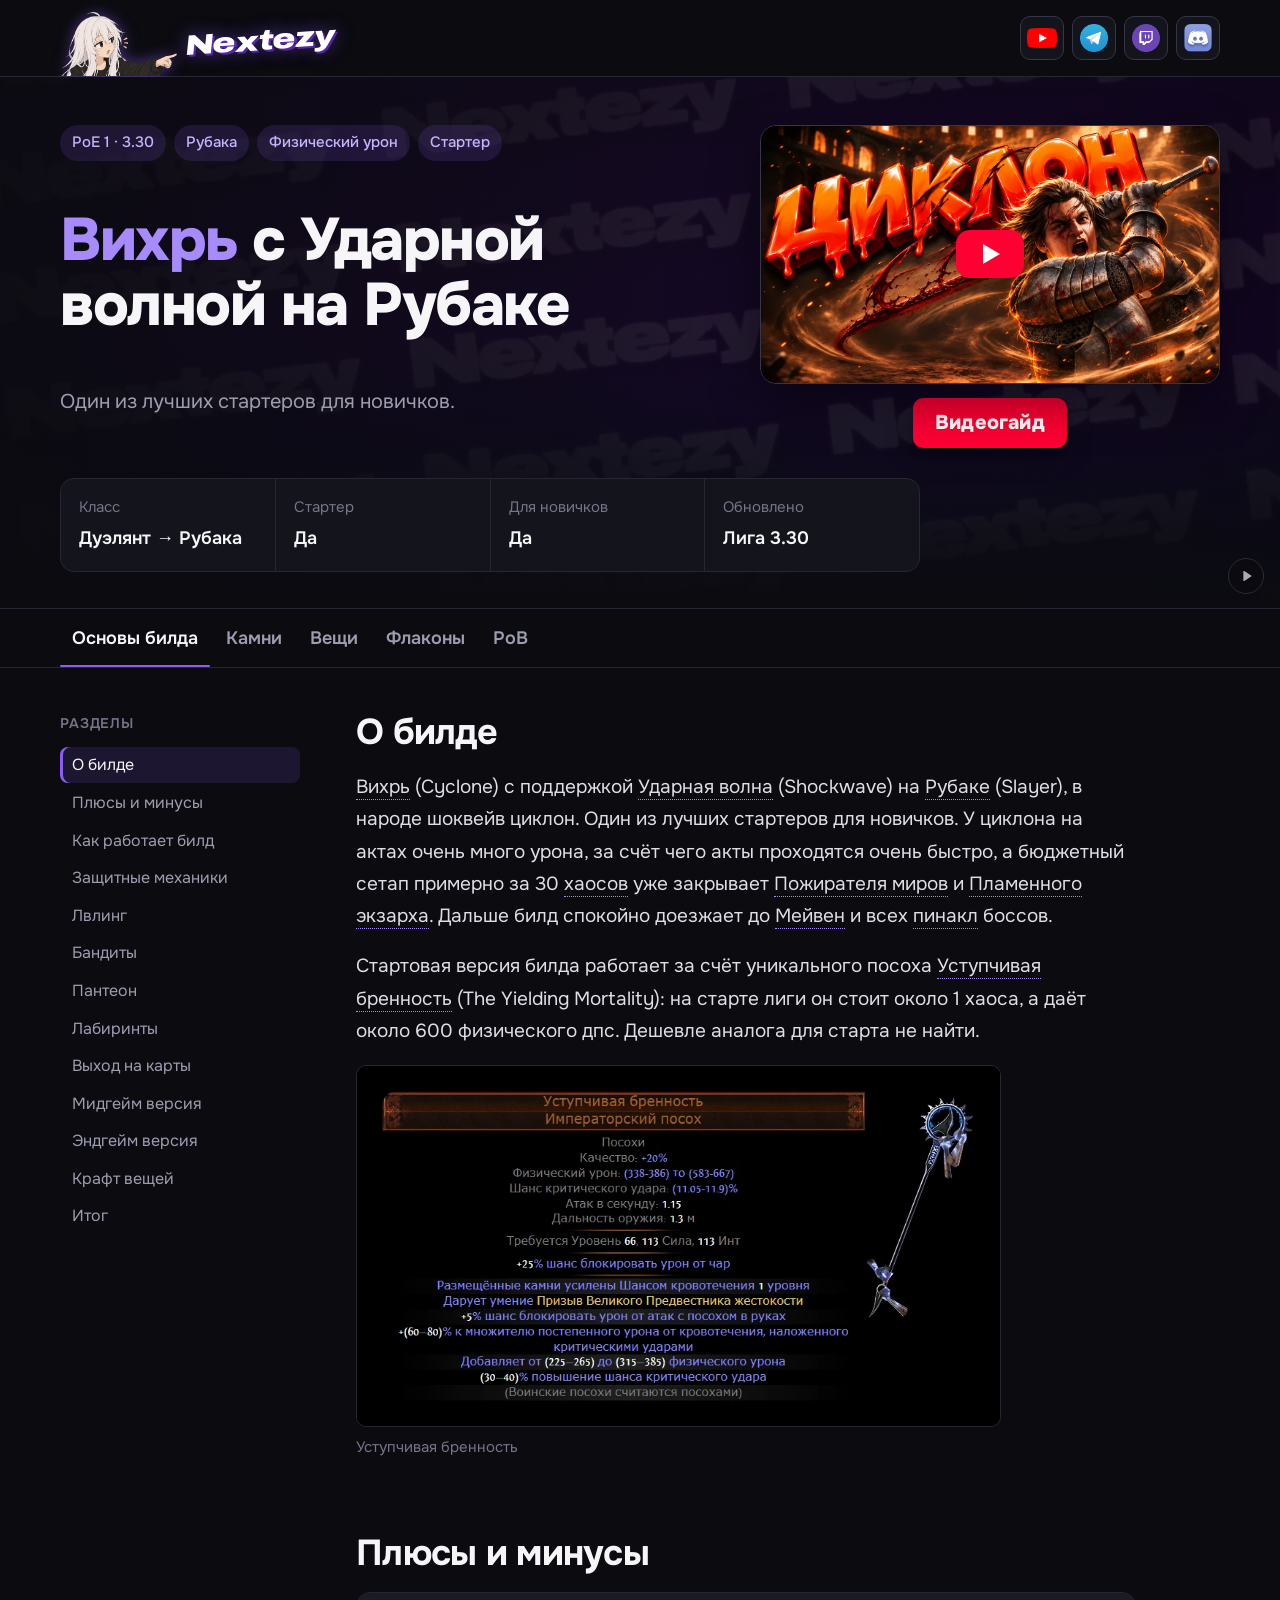
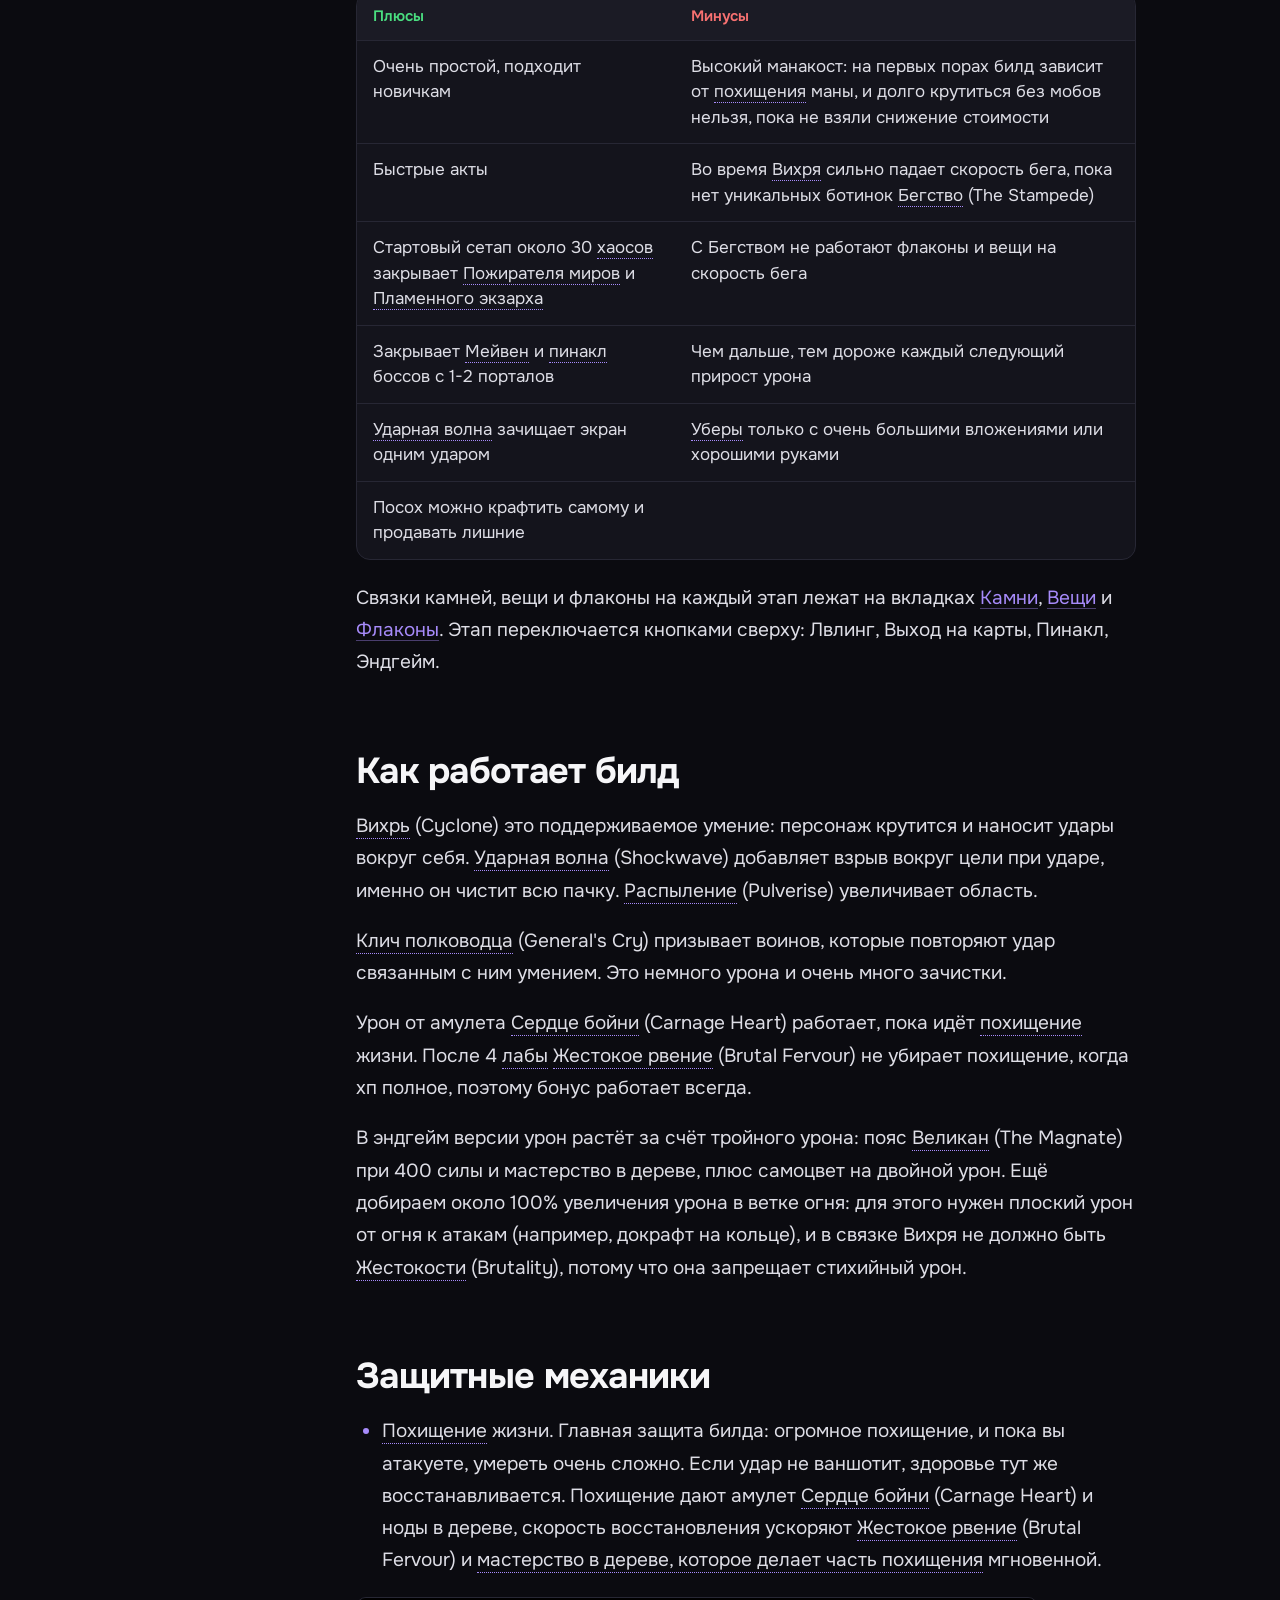
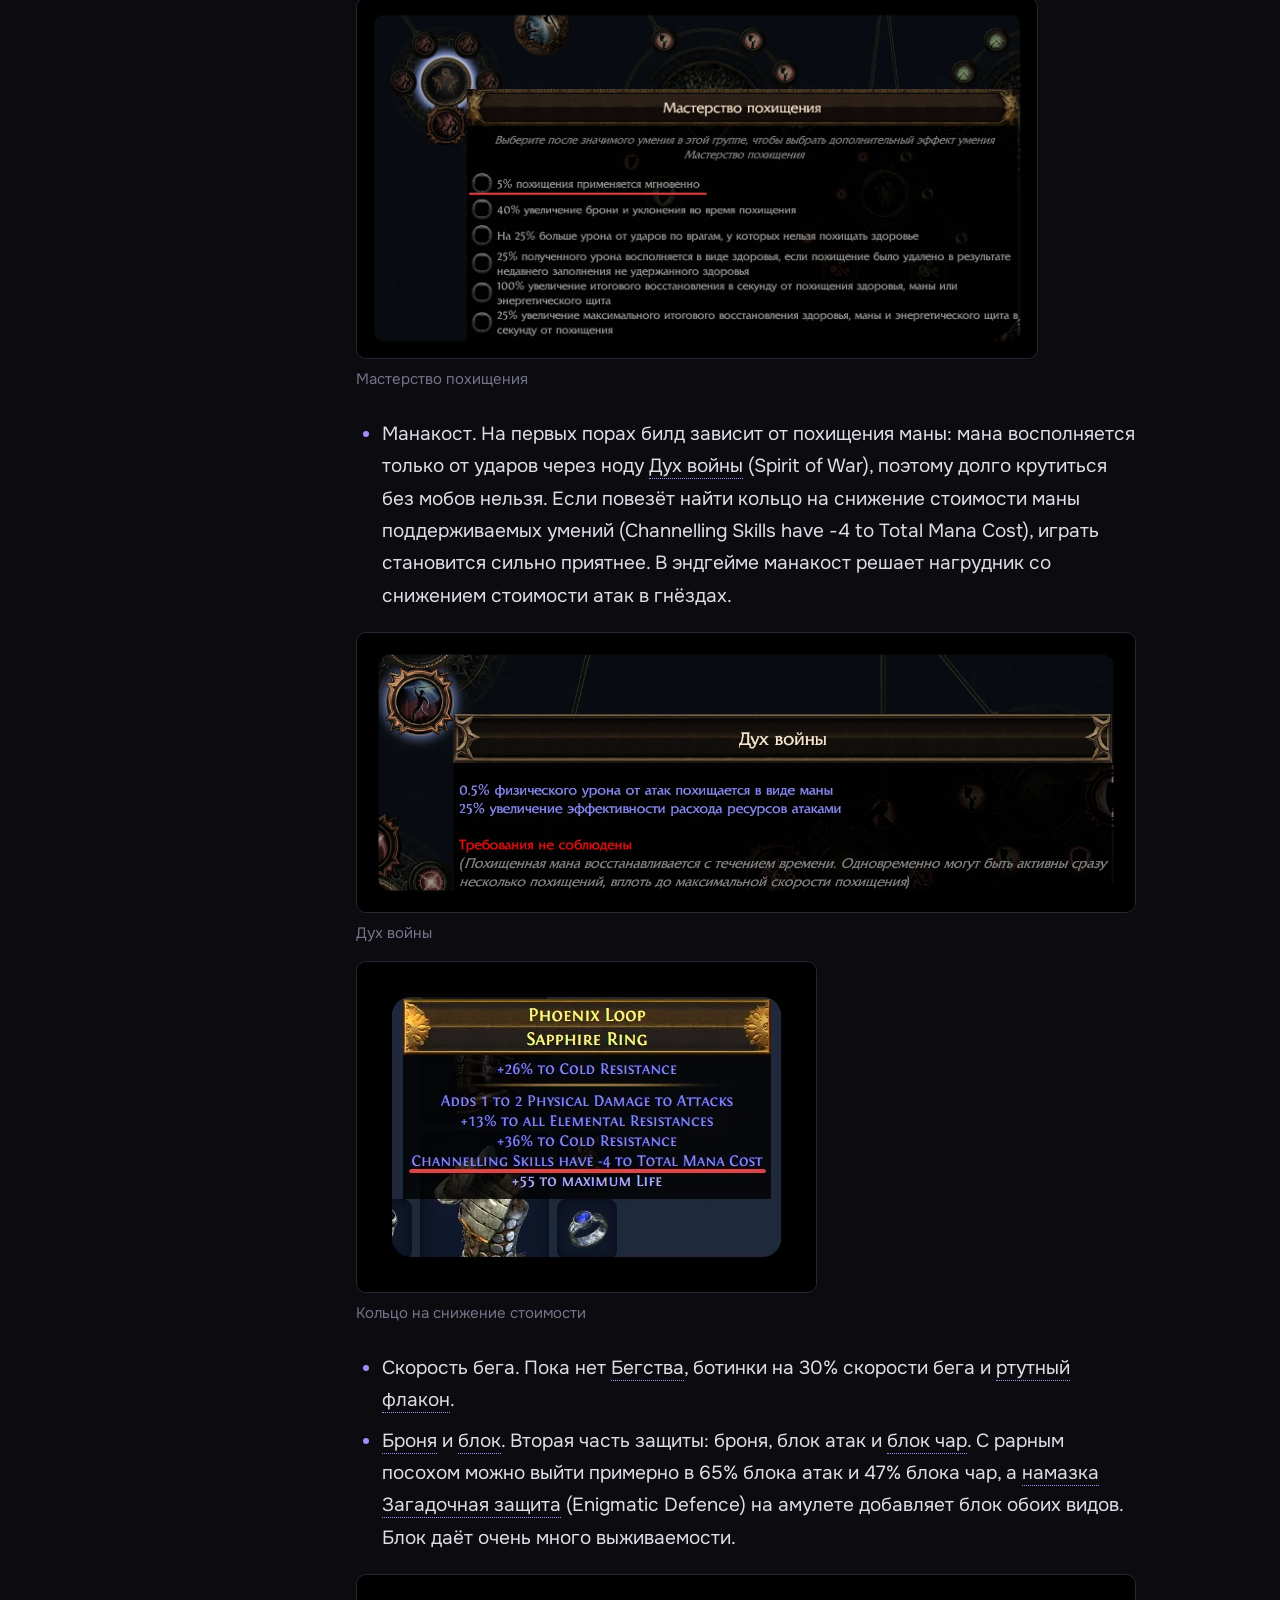
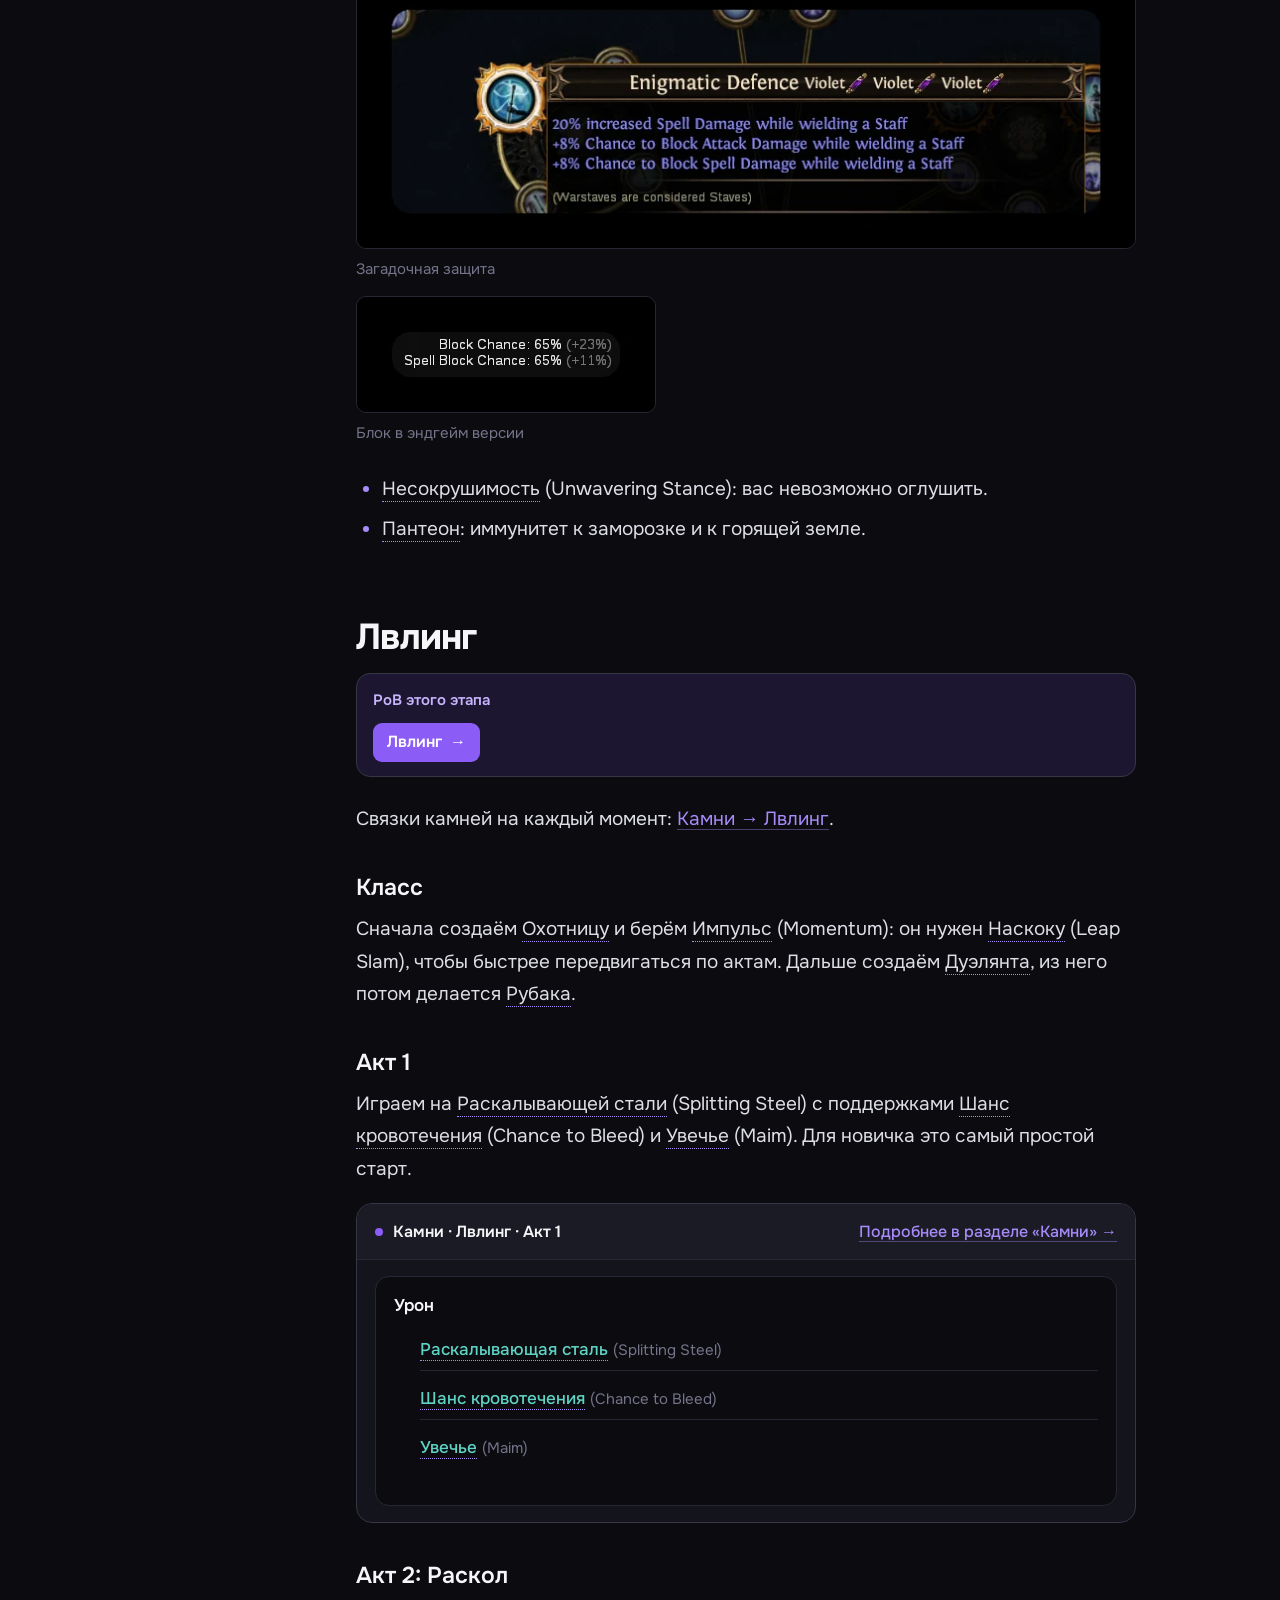
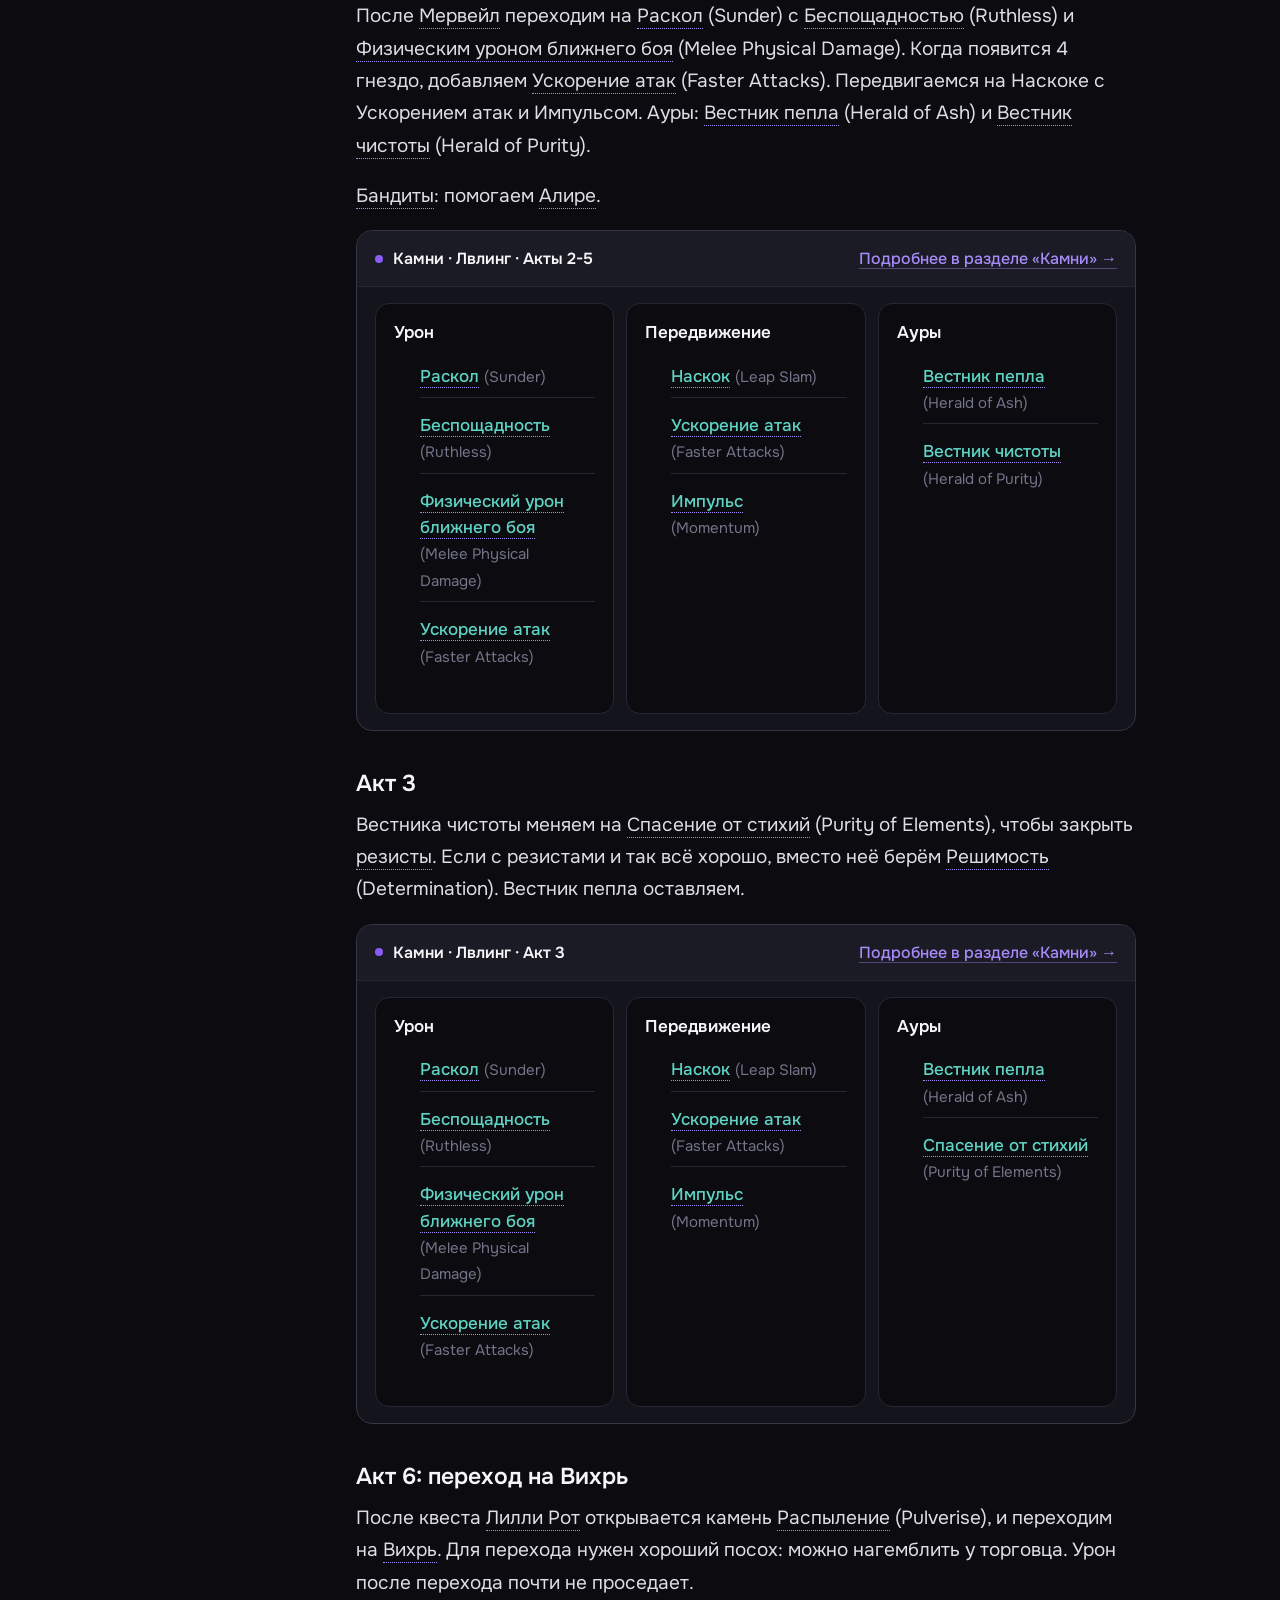
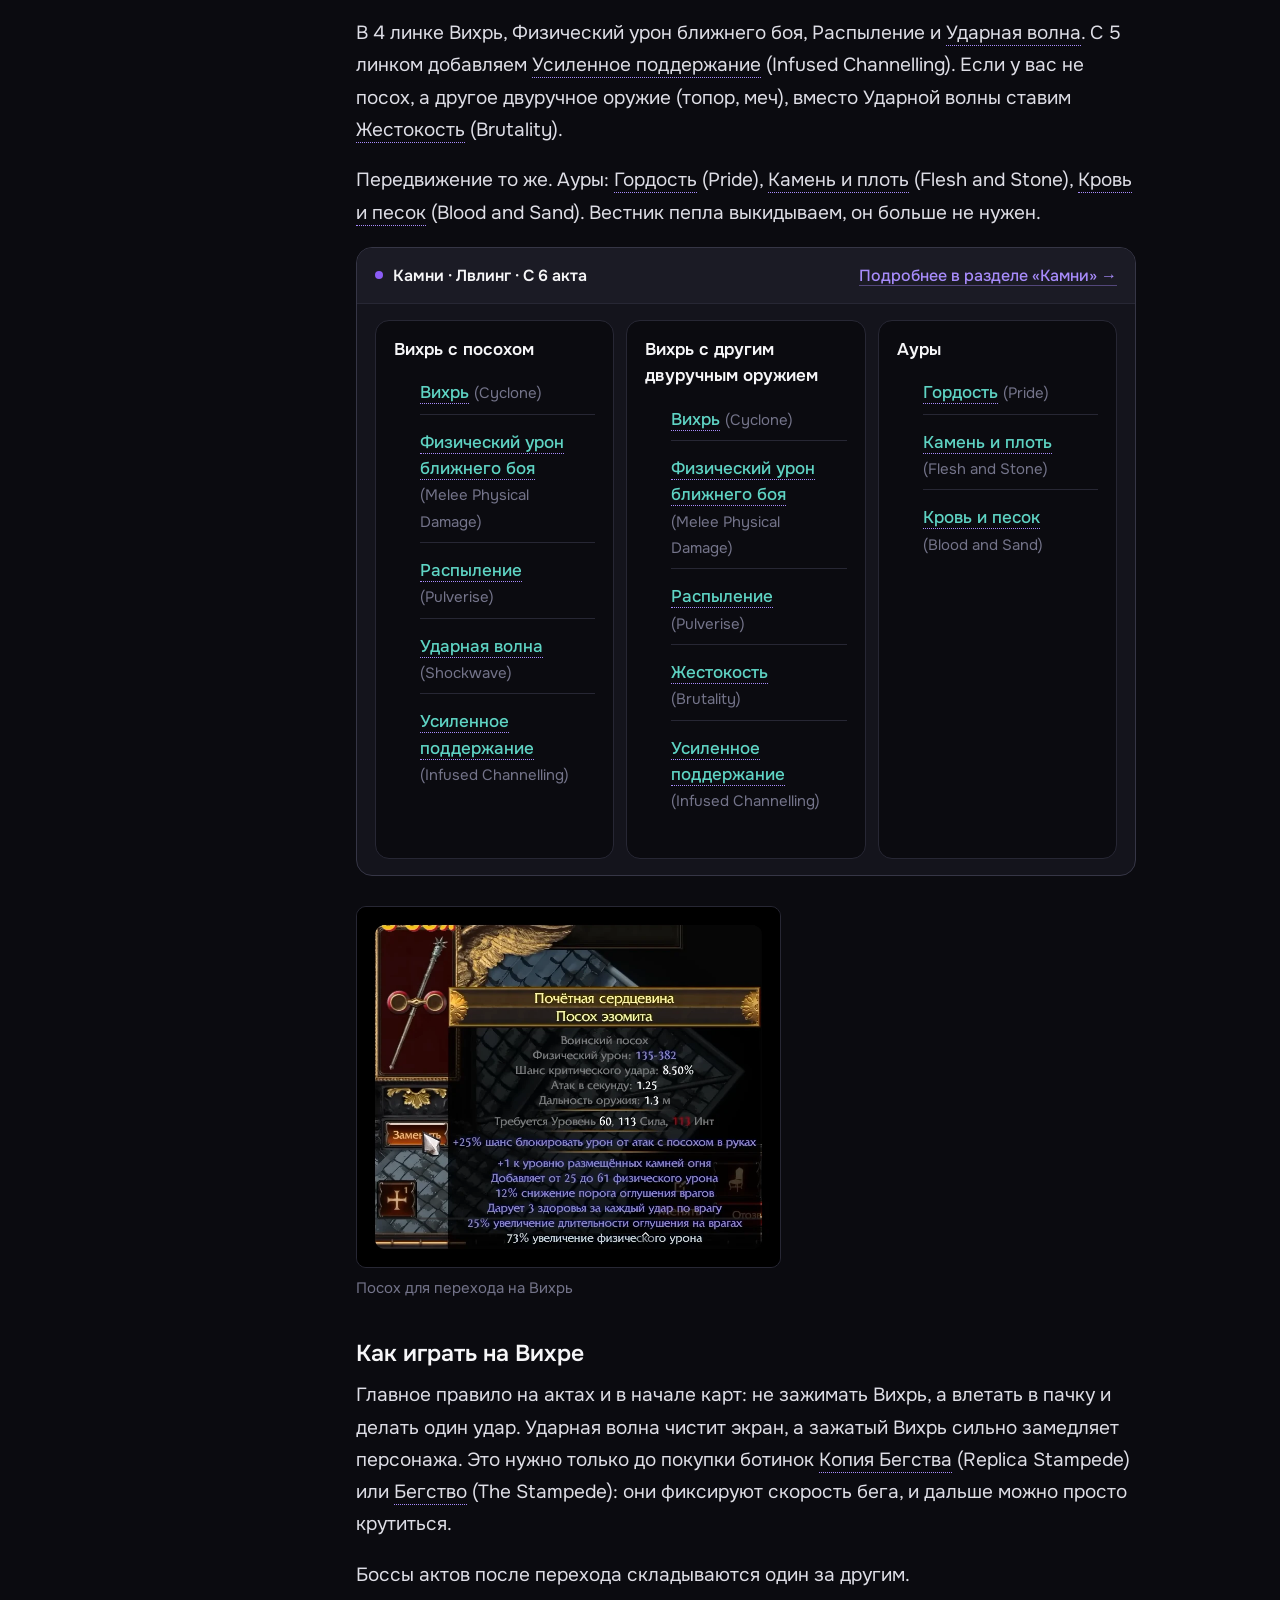
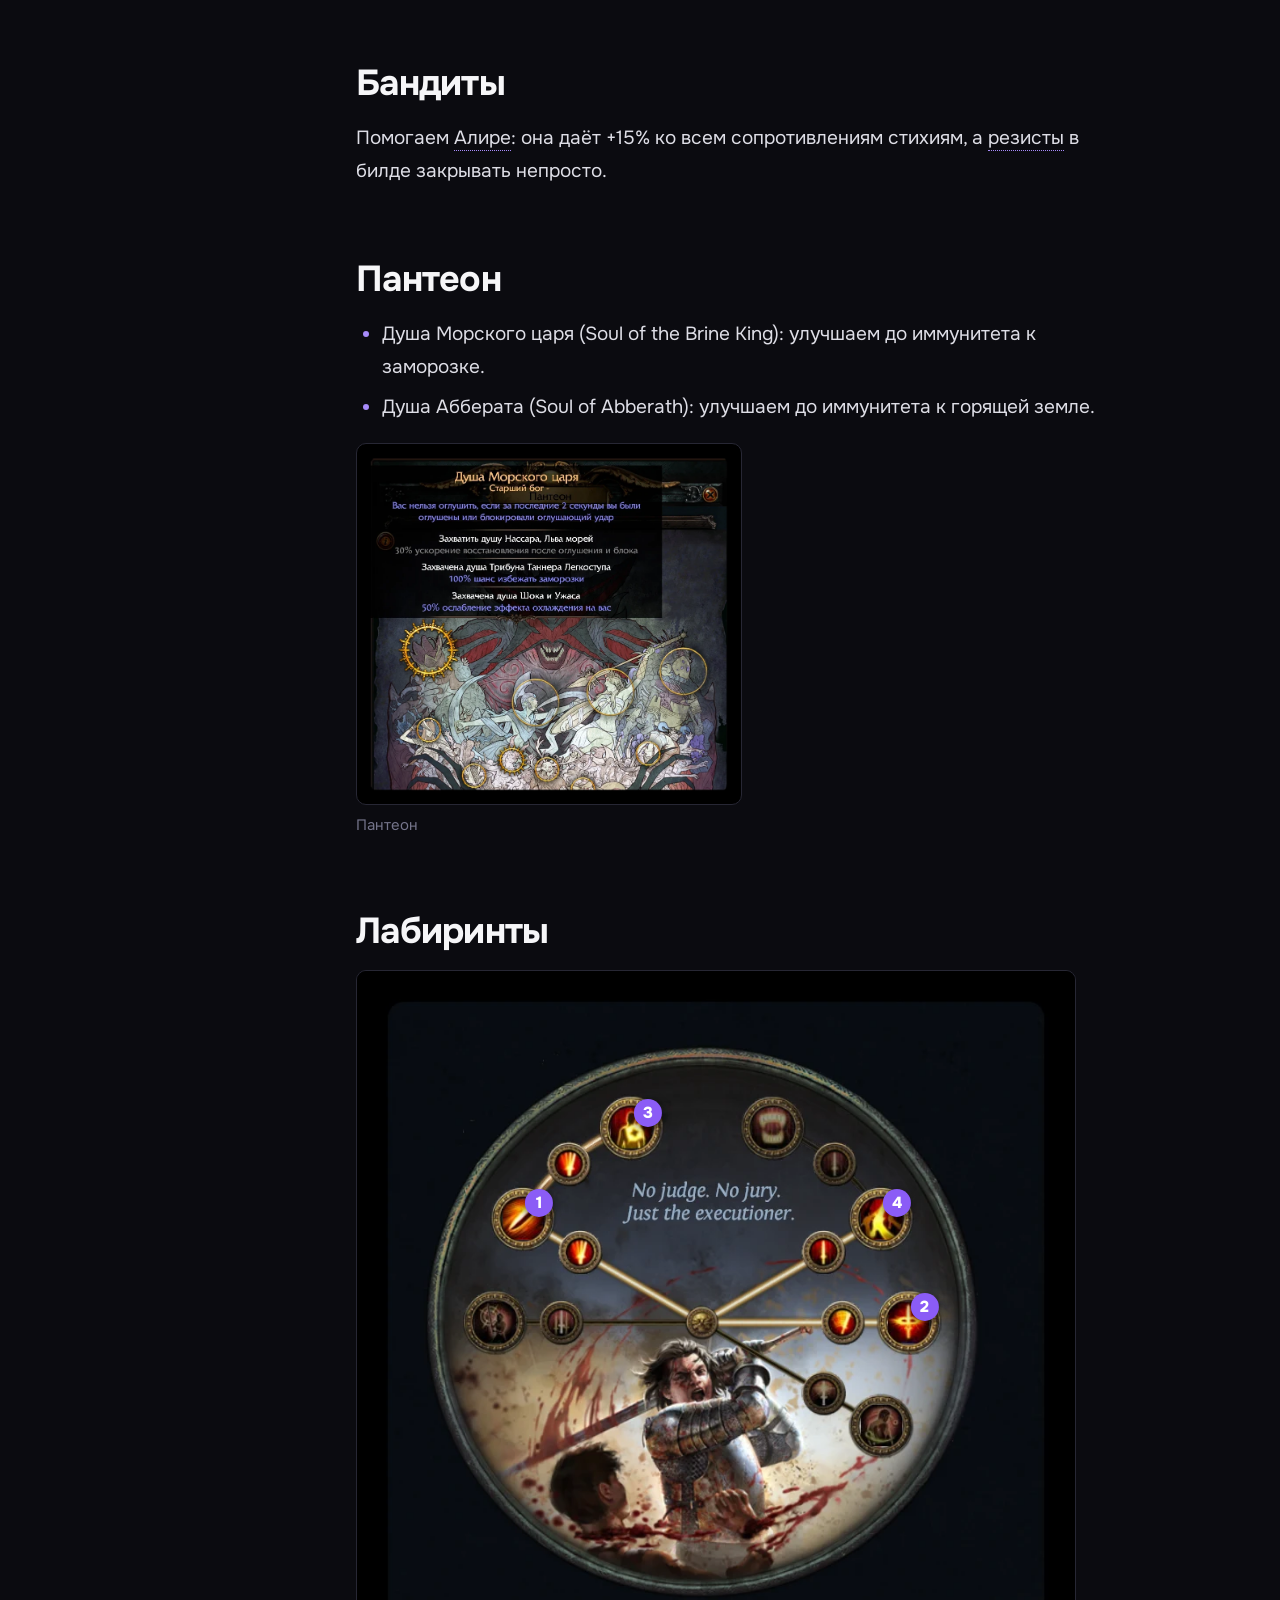
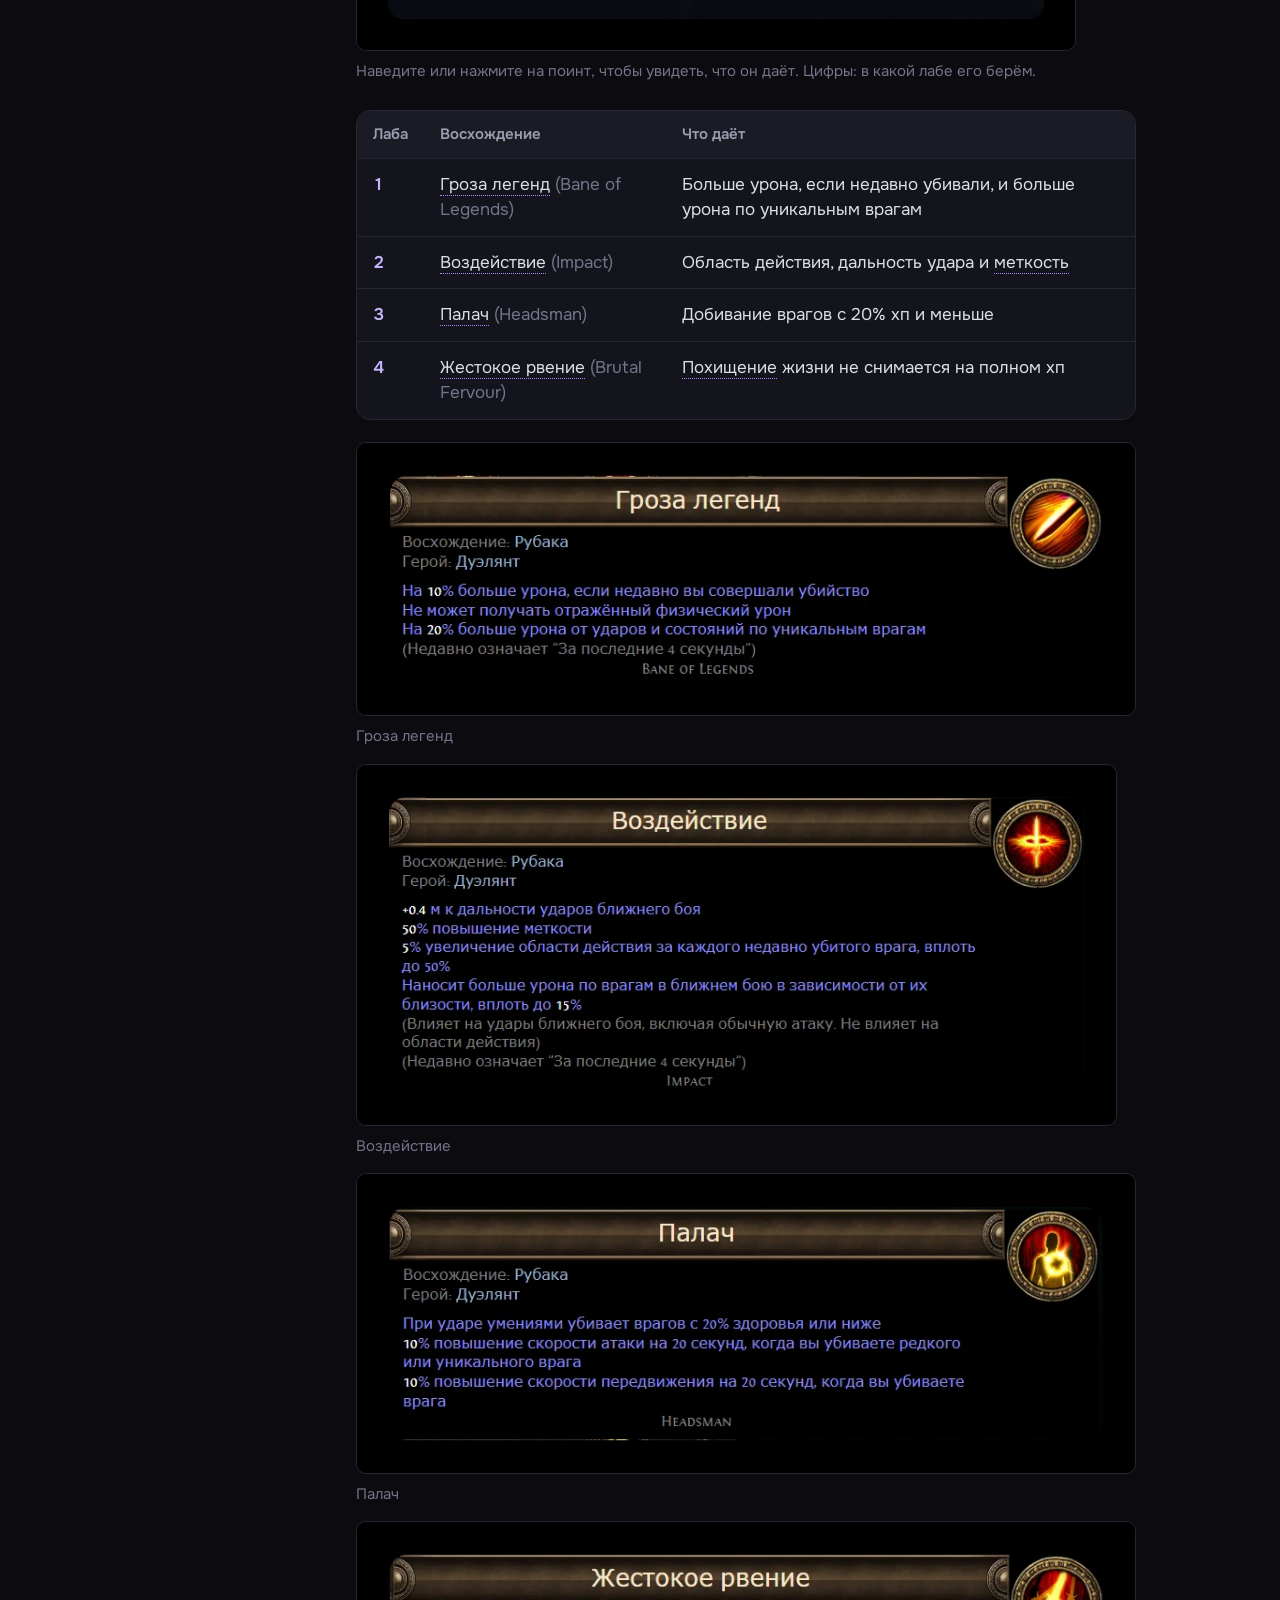
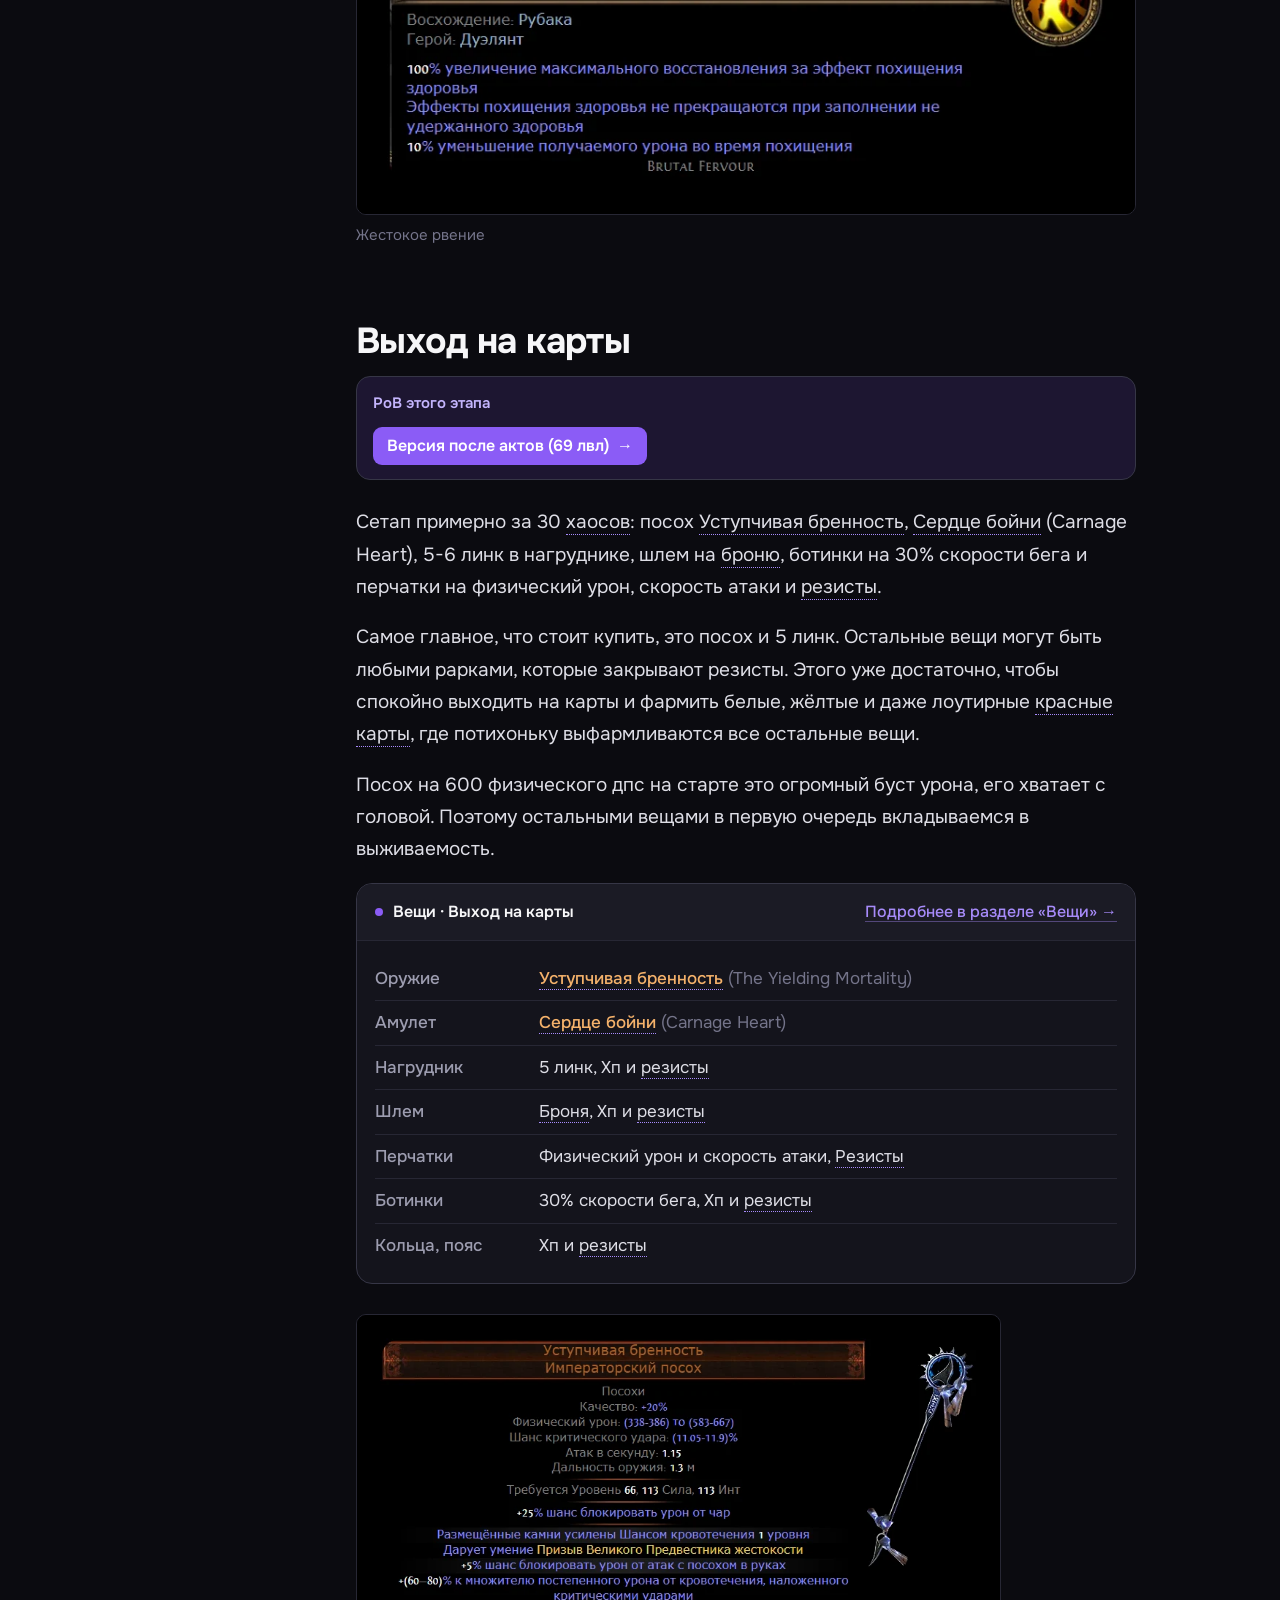
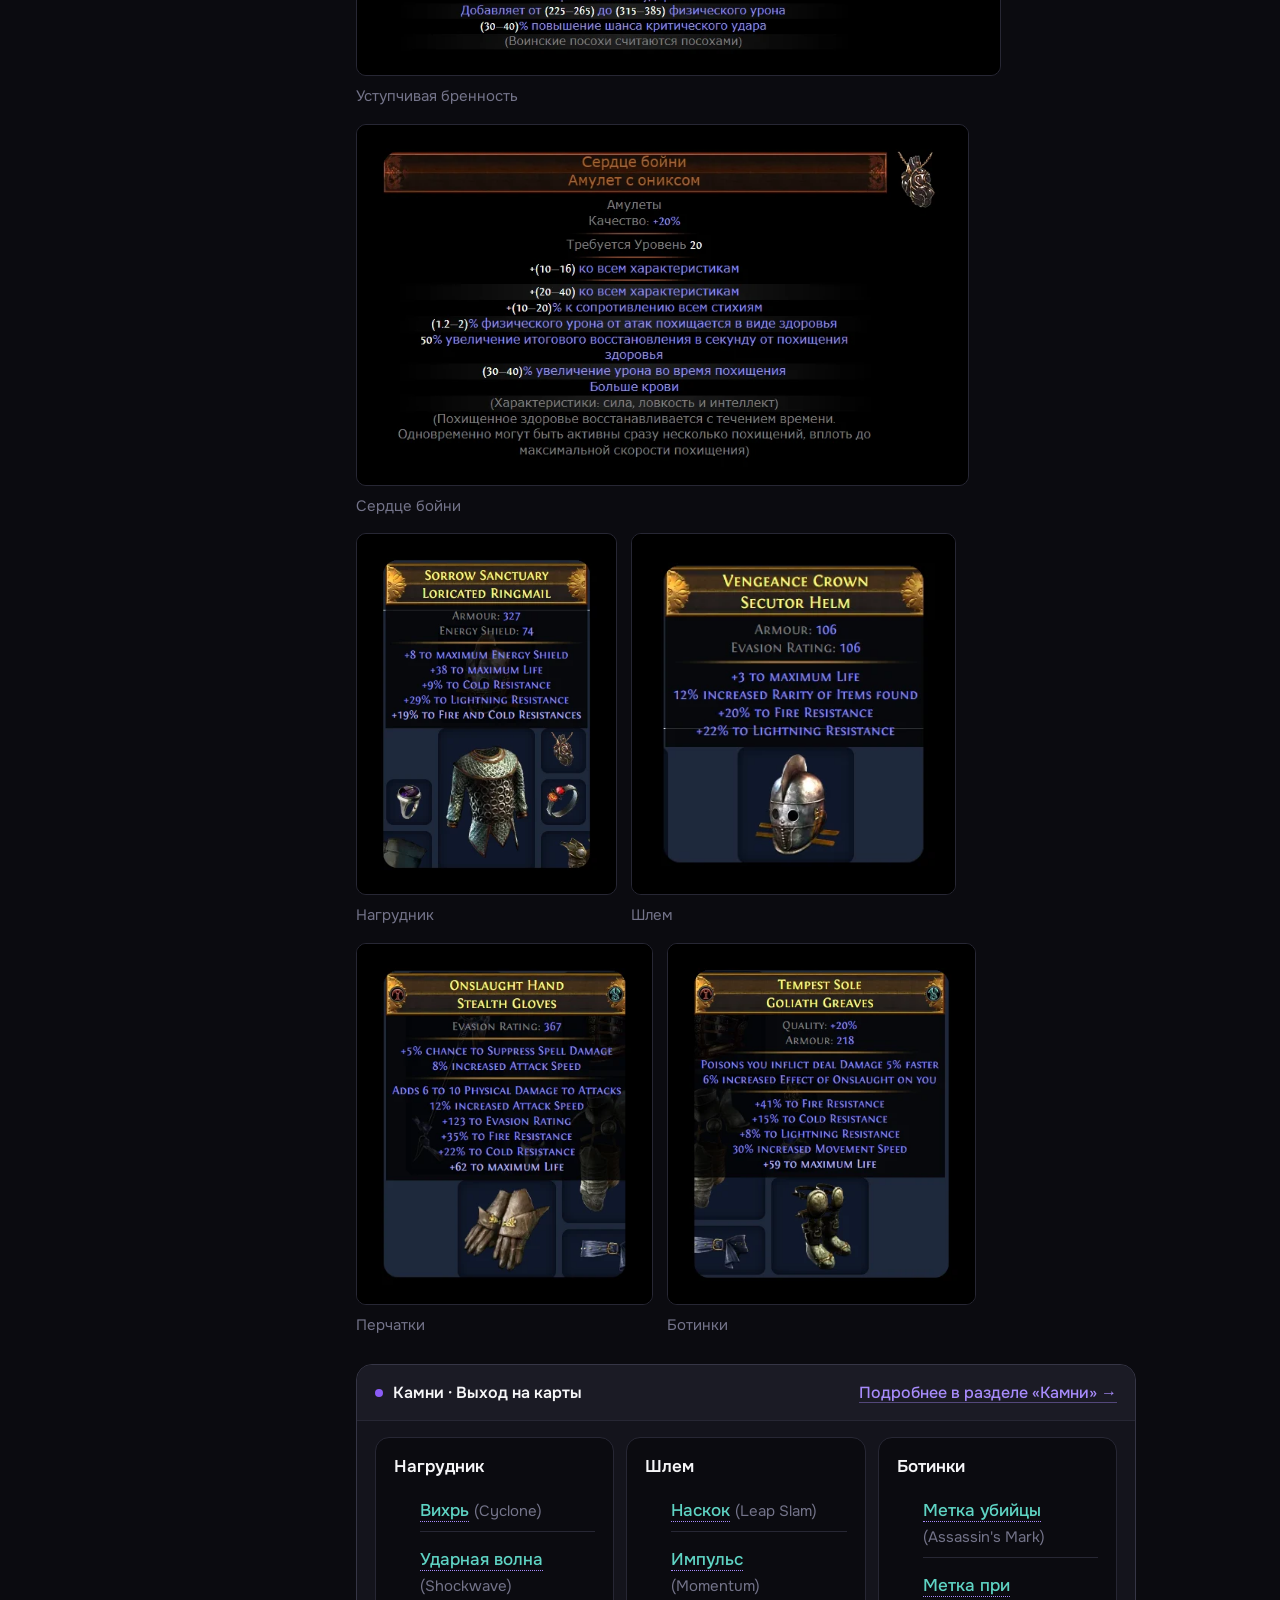
==== commit 316555da: "pconc: глава «Моды карт» Co-Authored-By: Claude Opus 5.5 <noreply@anthropic.com> Claude-Session: htt" ====
--- a/cyclone/index.html
+++ b/cyclone/index.html
@@ -31,7 +31,7 @@
 <link rel="apple-touch-icon" href="/apple-touch-icon.png">
 <link rel="manifest" href="/site.webmanifest">
 <link rel="preload" href="../assets/fonts/onest-cyrillic-400-normal.woff2" as="font" type="font/woff2" crossorigin>
-<link rel="stylesheet" href="../assets/style.css?v=20261110-3">
+<link rel="stylesheet" href="../assets/style.css?v=20261117-1">
 </head>
 <body>
 <header class="top"><div class="wrap">
@@ -280,9 +280,9 @@
 
 <div class="pop" id="pop" hidden role="tooltip"></div>
 <div class="lb" id="lb" hidden><img id="lbimg" alt=""><p id="lbcap"></p></div>
-<script src="data.js?v=20261108-9"></script>
+<script src="data.js?v=20261111-2"></script>
 <script src="../assets/wiki.js?v=20261110-1"></script>
-<script src="../assets/app.js?v=20261110-4"></script>
+<script src="../assets/app.js?v=20261111-4"></script>
 <script src="../assets/hero.js?v=20261103-1"></script>
 <script src="../assets/egg.js?v=20261103-1"></script>
 </body>
--- a/assets/style.css
+++ b/assets/style.css
@@ -18,7 +18,7 @@
   --line:#272734; --line2:#363646;
   --fg:#f6f6f8; --fg2:#dedee6; --muted:#9d9db0; --dim:#74748a;
   --accent:#8b5cf6; --accent-2:#a78bfa; --accent-3:#c4b5fd; --accent-soft:rgba(139,92,246,.14); --yt:#ff0033;
-  --gem:#5fd4c4; --unique:#f5b26b; --good:#4ade80; --bad:#f87171;
+  --gem:#5fd4c4; --unique:#f5b26b; --good:#4ade80; --bad:#f87171; --bad-soft:rgba(248,113,113,.10); --warn:#fbbf24; --warn-soft:rgba(251,191,36,.09);
   --f:"Onest","Segoe UI",Roboto,Arial,sans-serif;
   color-scheme:dark;
 }
@@ -361,3 +361,32 @@
 .links li .gr{display:inline-flex;flex-direction:column;gap:5px;align-items:flex-end;flex:none}
 .gbuy{font-size:13px;font-weight:600;color:var(--accent);text-decoration:none;border:1px solid var(--accent);border-radius:6px;padding:1px 7px;white-space:nowrap}
 .gbuy:hover{background:var(--accent);color:#fff}
+/* флаконы карточками */
+.fl-tip{grid-column:1/-1;background:var(--accent-soft);border:1px solid rgba(139,92,246,.35);border-radius:14px;padding:14px 18px;font-size:17px;line-height:1.55}
+.fl-tip b{color:var(--fg)}
+.fl-card{display:flex;flex-direction:column;gap:10px}
+.fl-card h4.slh{margin:0}
+.fl-h{display:inline-flex;align-items:center;gap:10px}
+.fl-ic{width:44px;height:44px;border-radius:10px;overflow:hidden;padding:0;border:1px solid var(--line);background:#0f0f15;cursor:zoom-in;flex:none}
+.fl-ic img{width:100%;height:100%;object-fit:cover}
+.fl-mods{display:grid;grid-template-columns:auto minmax(0,1fr);gap:8px 10px;align-items:start;font-size:17px;line-height:1.45}
+.fl-mods b{font-size:12px;letter-spacing:.05em;text-transform:uppercase;padding:2px 7px;border-radius:5px;white-space:nowrap;margin-top:3px;font-weight:700}
+.fl-p{background:rgba(96,165,250,.15);color:#93c5fd}
+.fl-s{background:var(--accent-soft);color:var(--accent-3)}
+.fl-why{font-size:15px;color:var(--muted);border-top:1px dashed var(--line);padding-top:8px}
+.fl-card h4.slh{flex-wrap:nowrap;align-items:flex-start}
+.fl-card h4.slh .hbuys{flex:none}
+/* моды карт */
+.mapmods{display:grid;gap:14px;margin:18px 0}
+.mm{border-radius:14px;border:1px solid var(--line);padding:16px 20px 6px;background:var(--s1)}
+.mm h4{margin:0 0 10px;font-size:18px;display:flex;align-items:center;gap:10px}
+.mm h4::before{content:"";width:10px;height:10px;border-radius:50%;flex:none}
+.mm.no{border-color:rgba(248,113,113,.45);background:var(--bad-soft)}
+.mm.no h4{color:var(--bad)} .mm.no h4::before{background:var(--bad)}
+.mm.meh{border-color:rgba(251,191,36,.4);background:var(--warn-soft)}
+.mm.meh h4{color:var(--warn)} .mm.meh h4::before{background:var(--warn)}
+.mm ul{list-style:none;padding:0;margin:0}
+.mm li{padding:10px 0;border-top:1px solid var(--line)}
+.mm li:first-child{border-top:0;padding-top:2px}
+.mm .mt{display:block;color:var(--fg);font-weight:600}
+.mm .mw{display:block;color:var(--muted);font-size:17px;margin-top:3px}
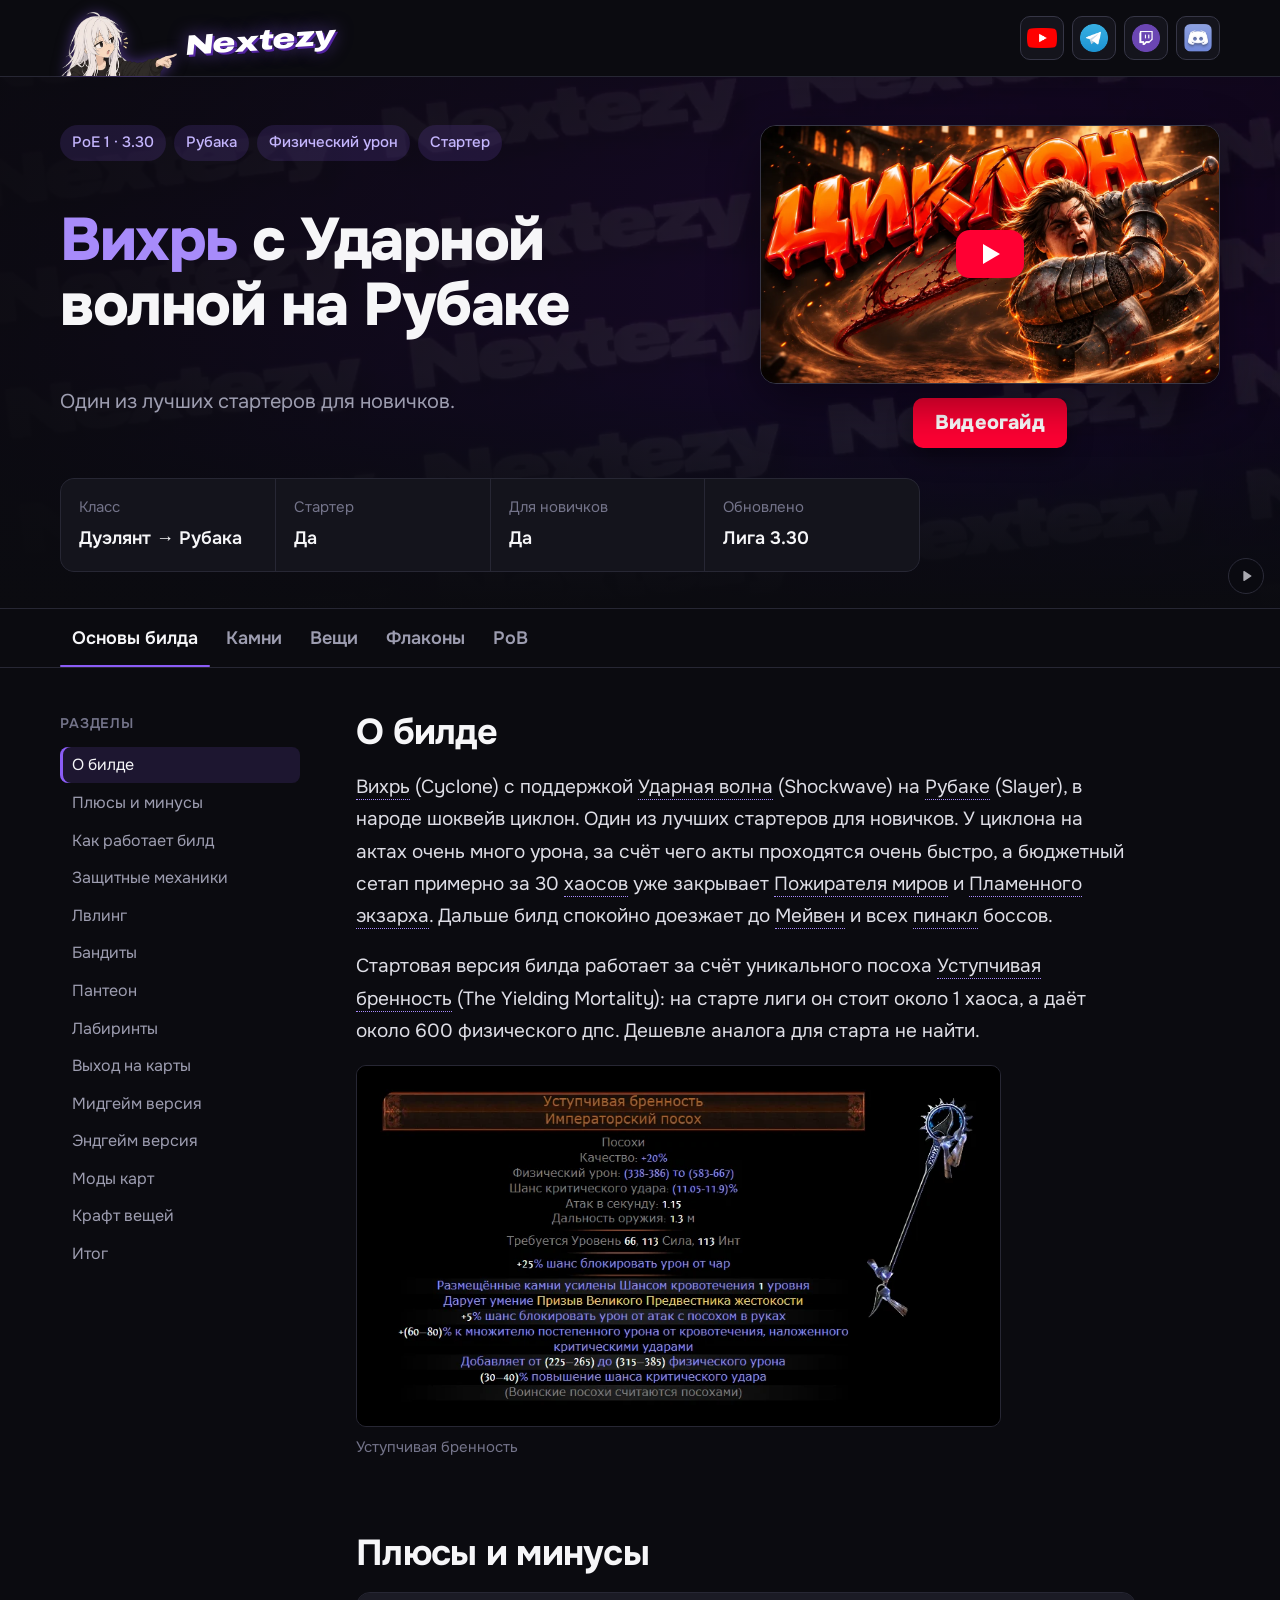
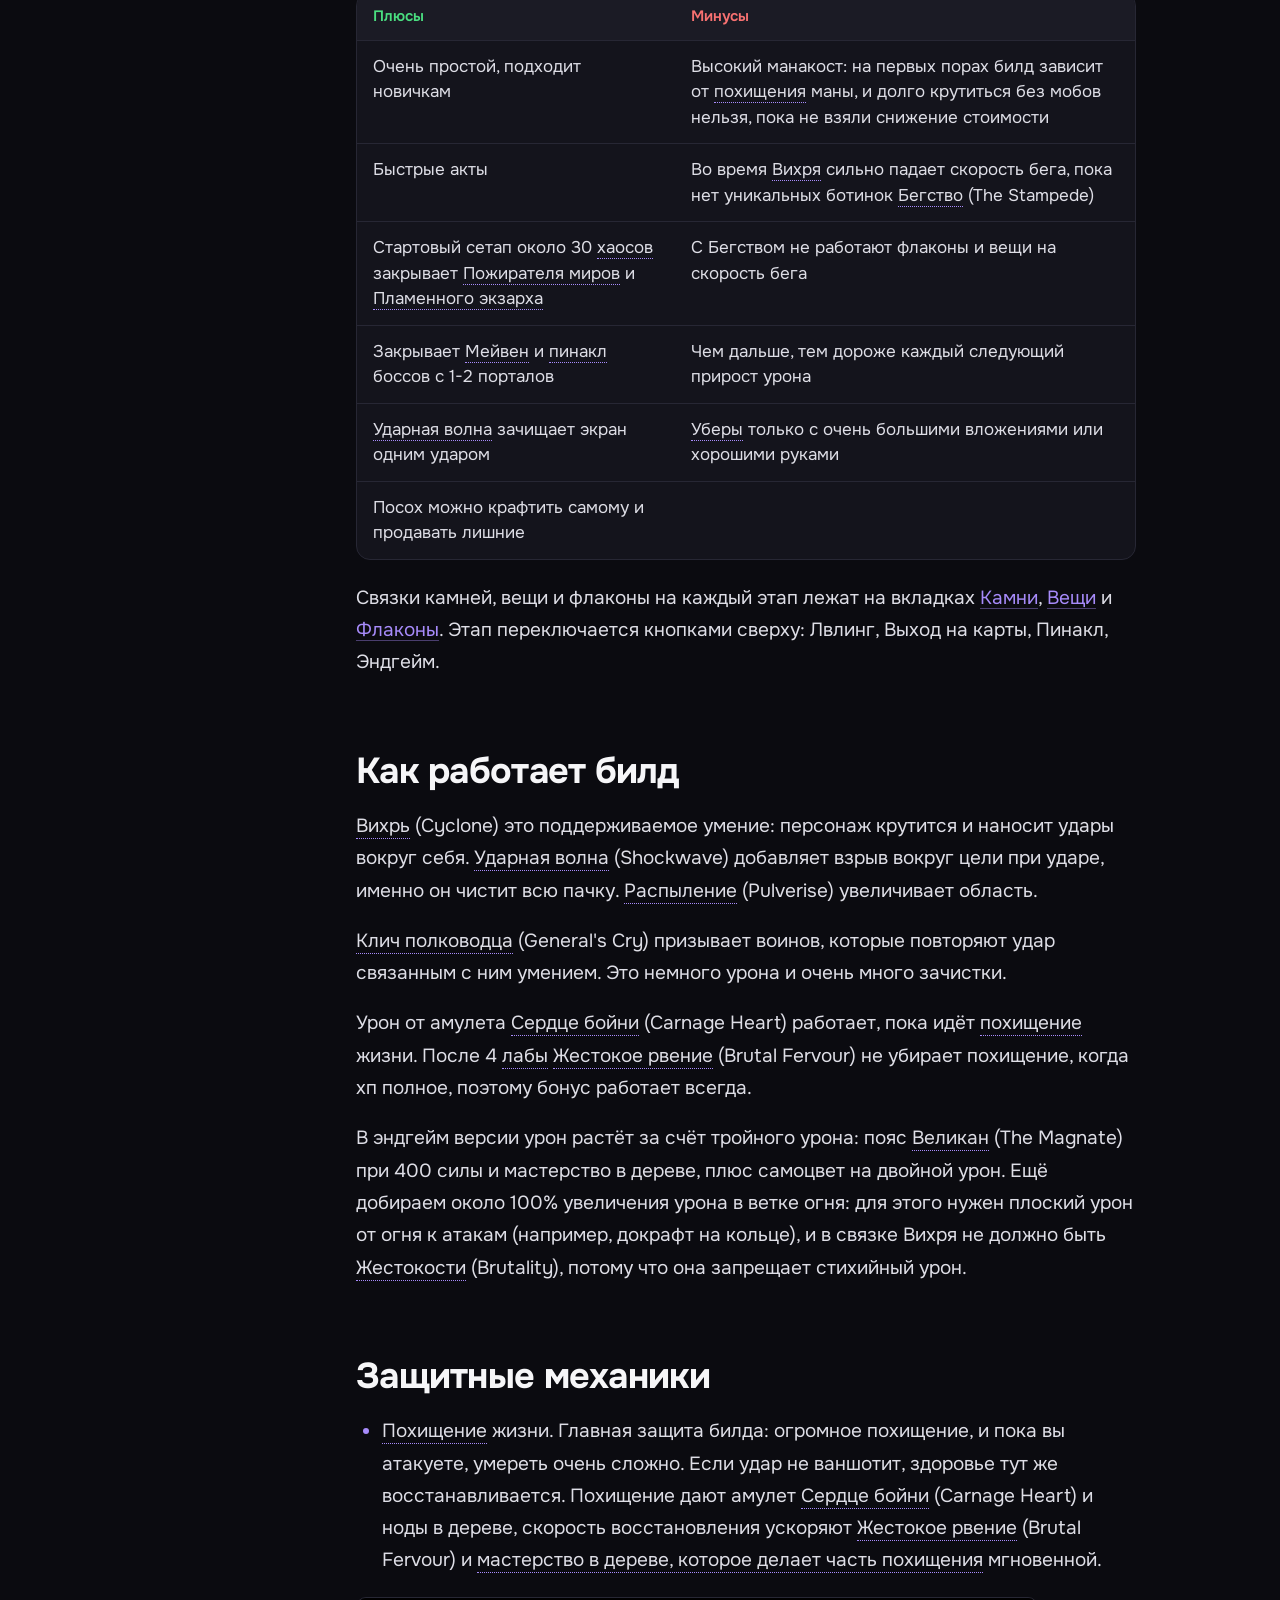
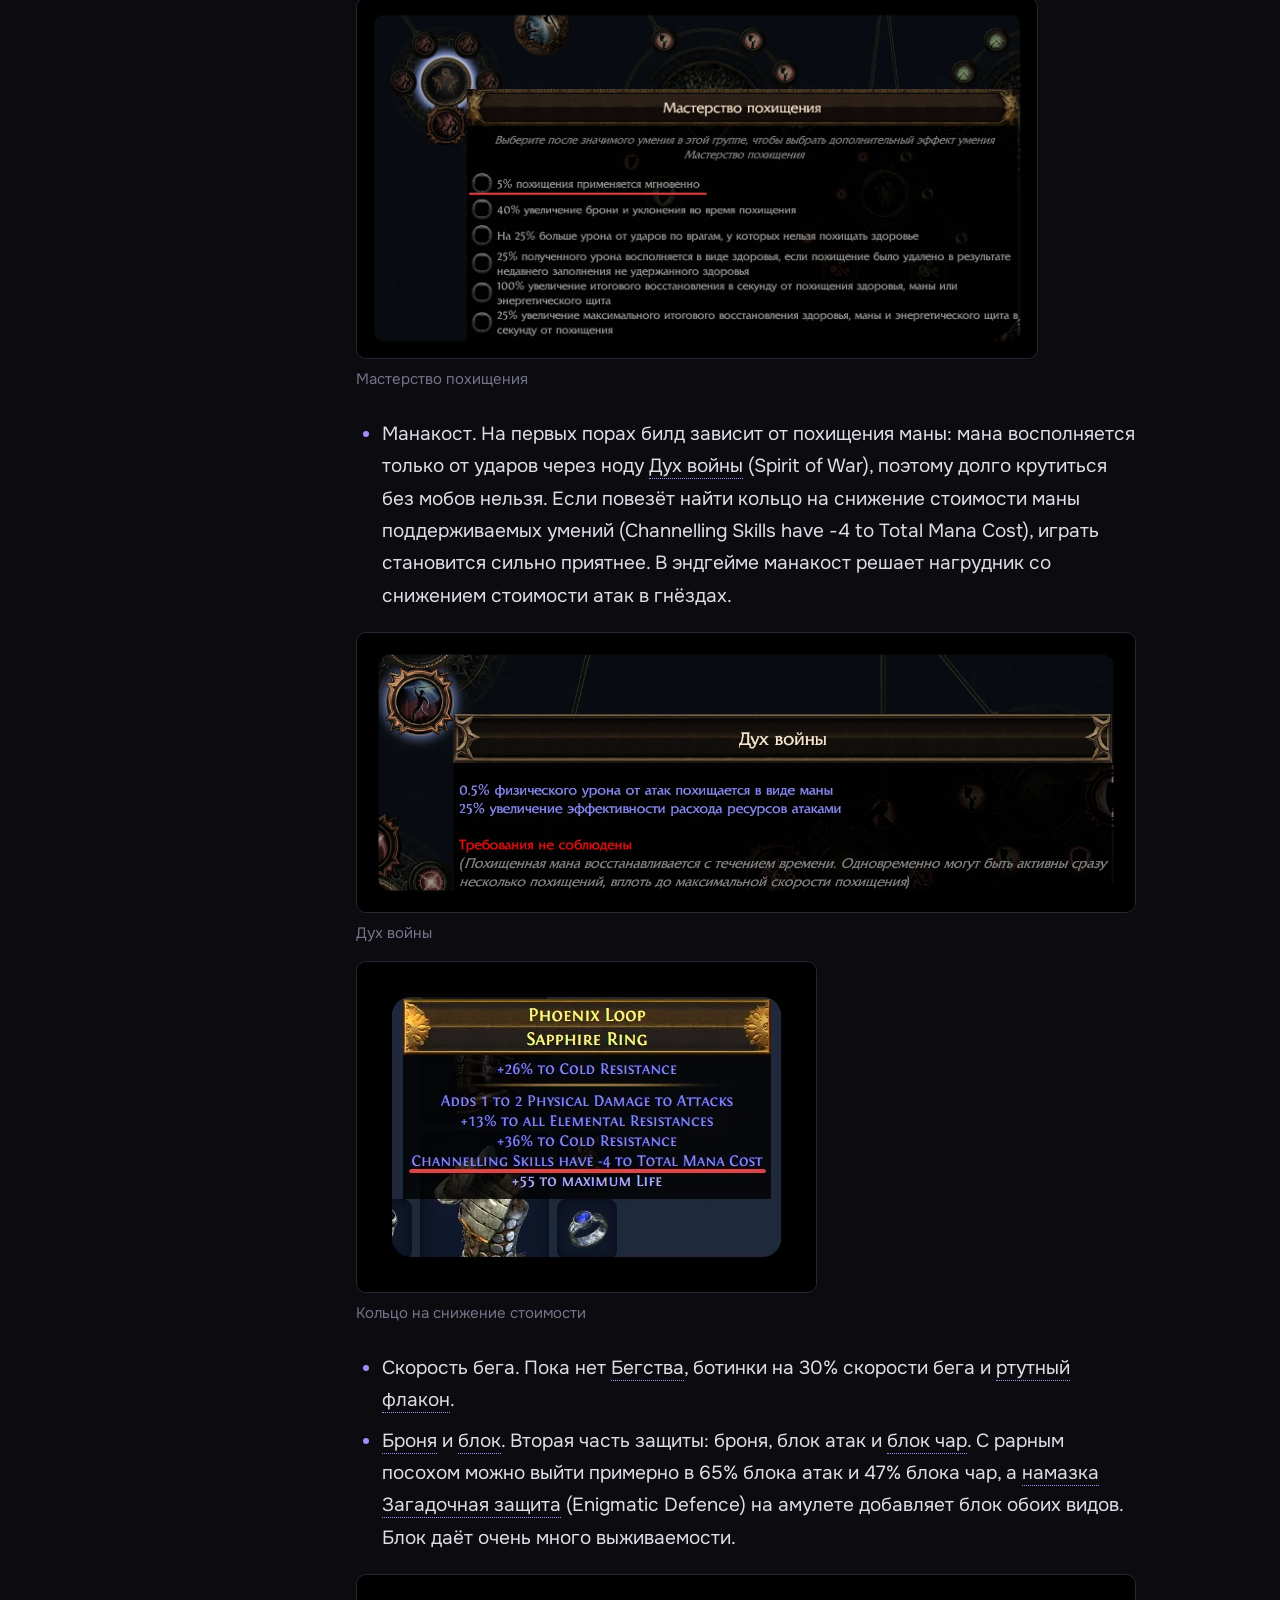
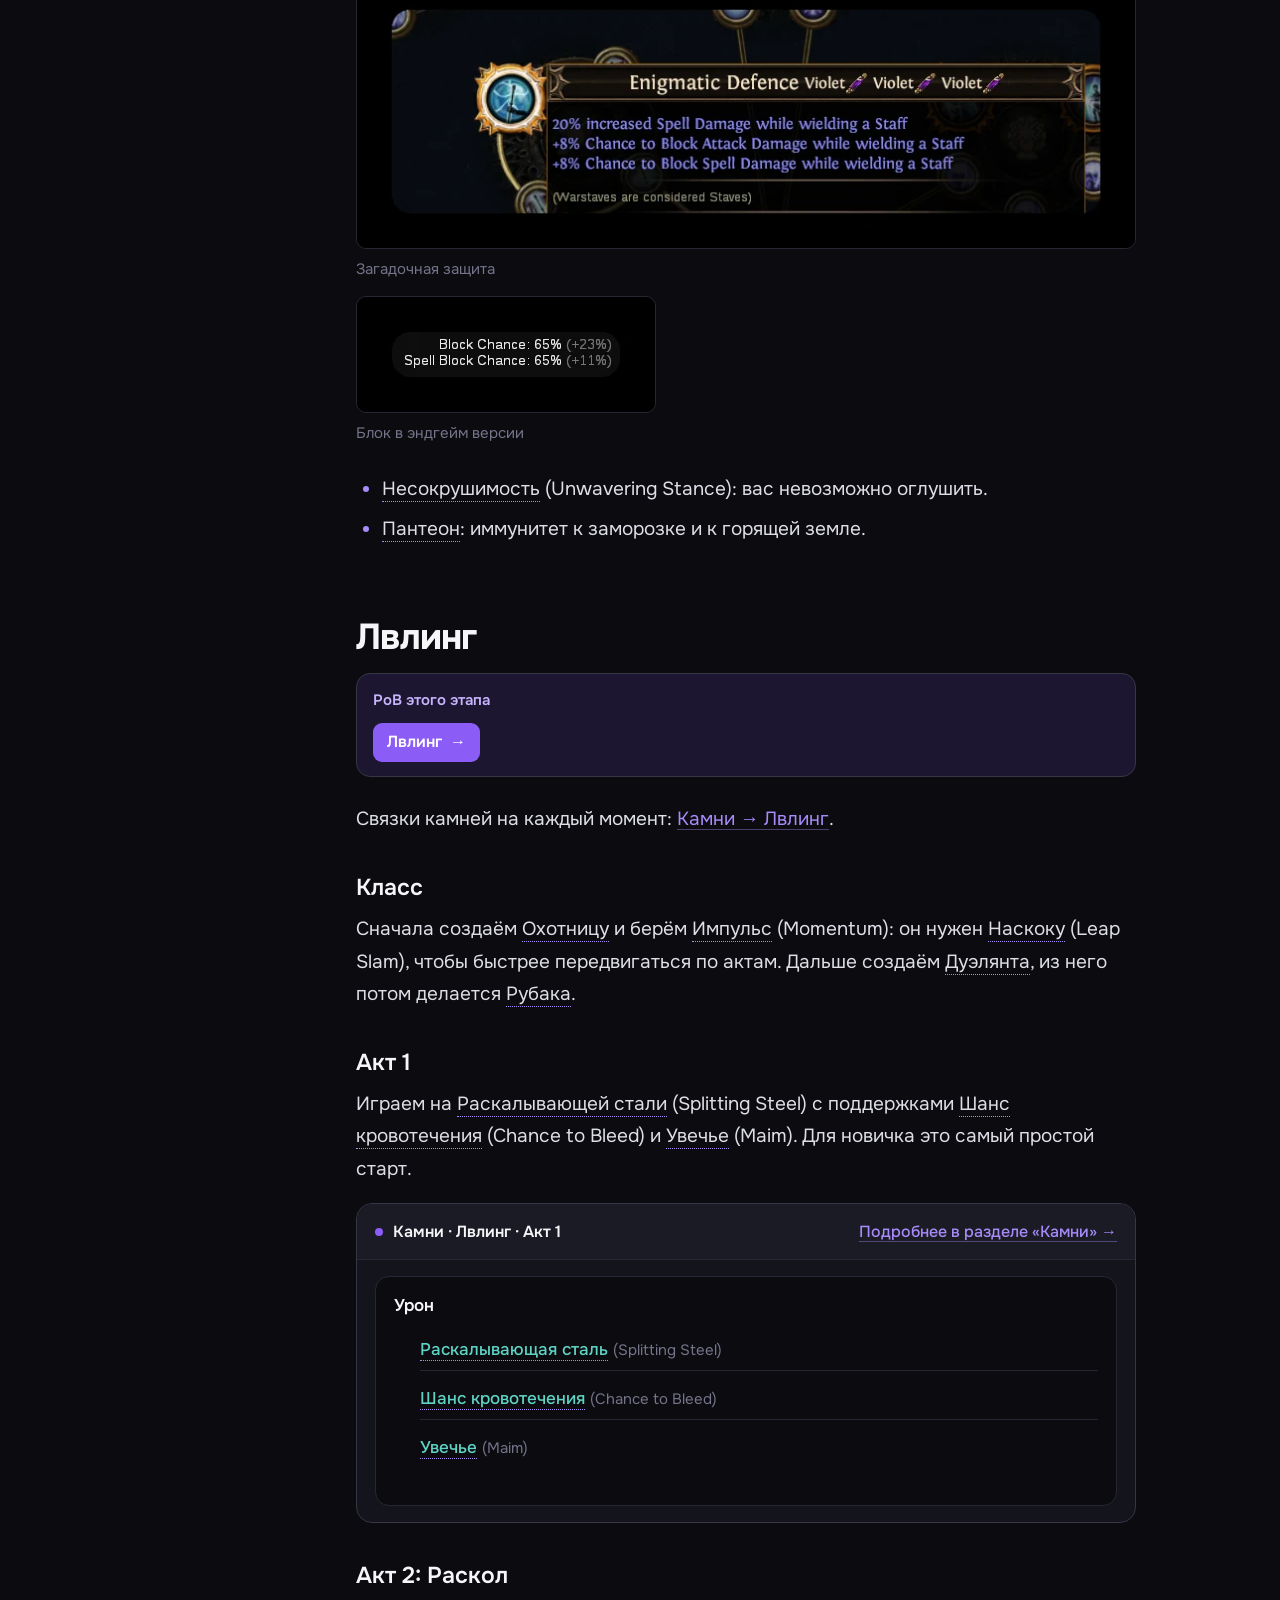
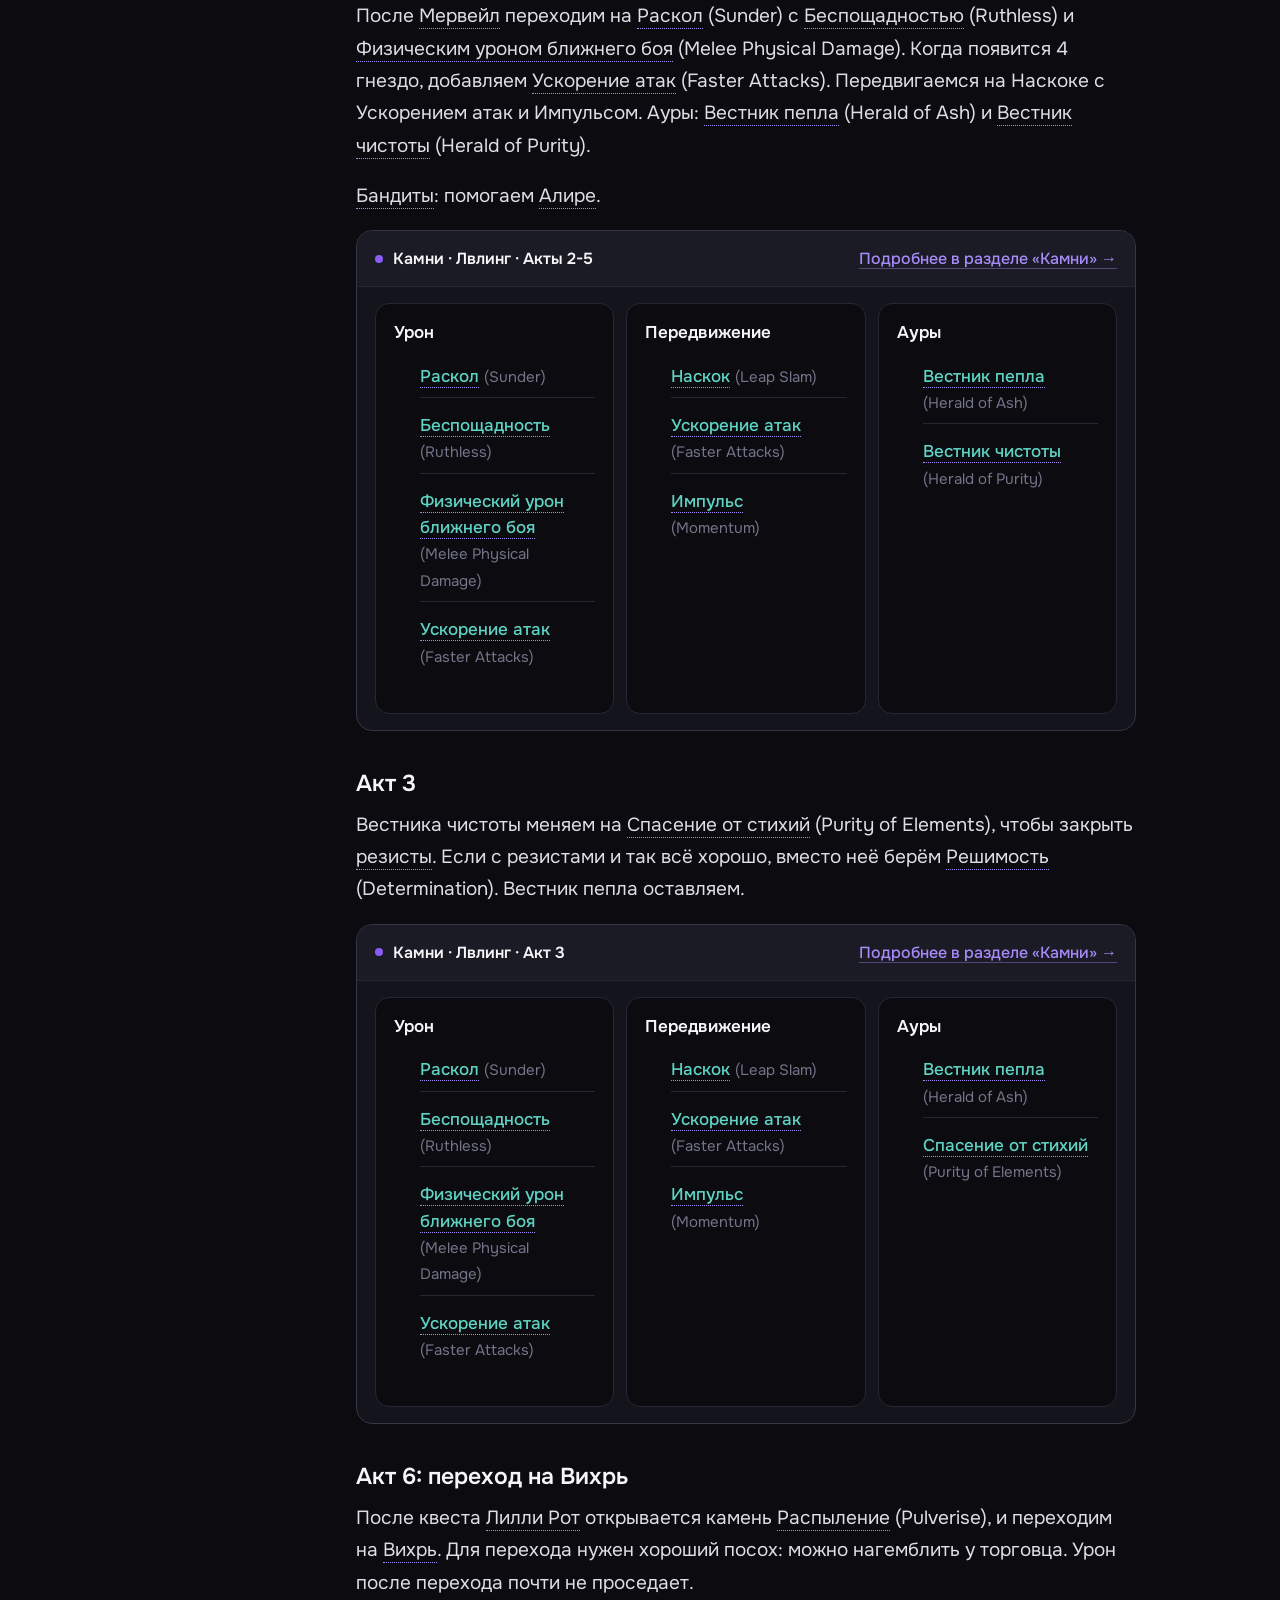
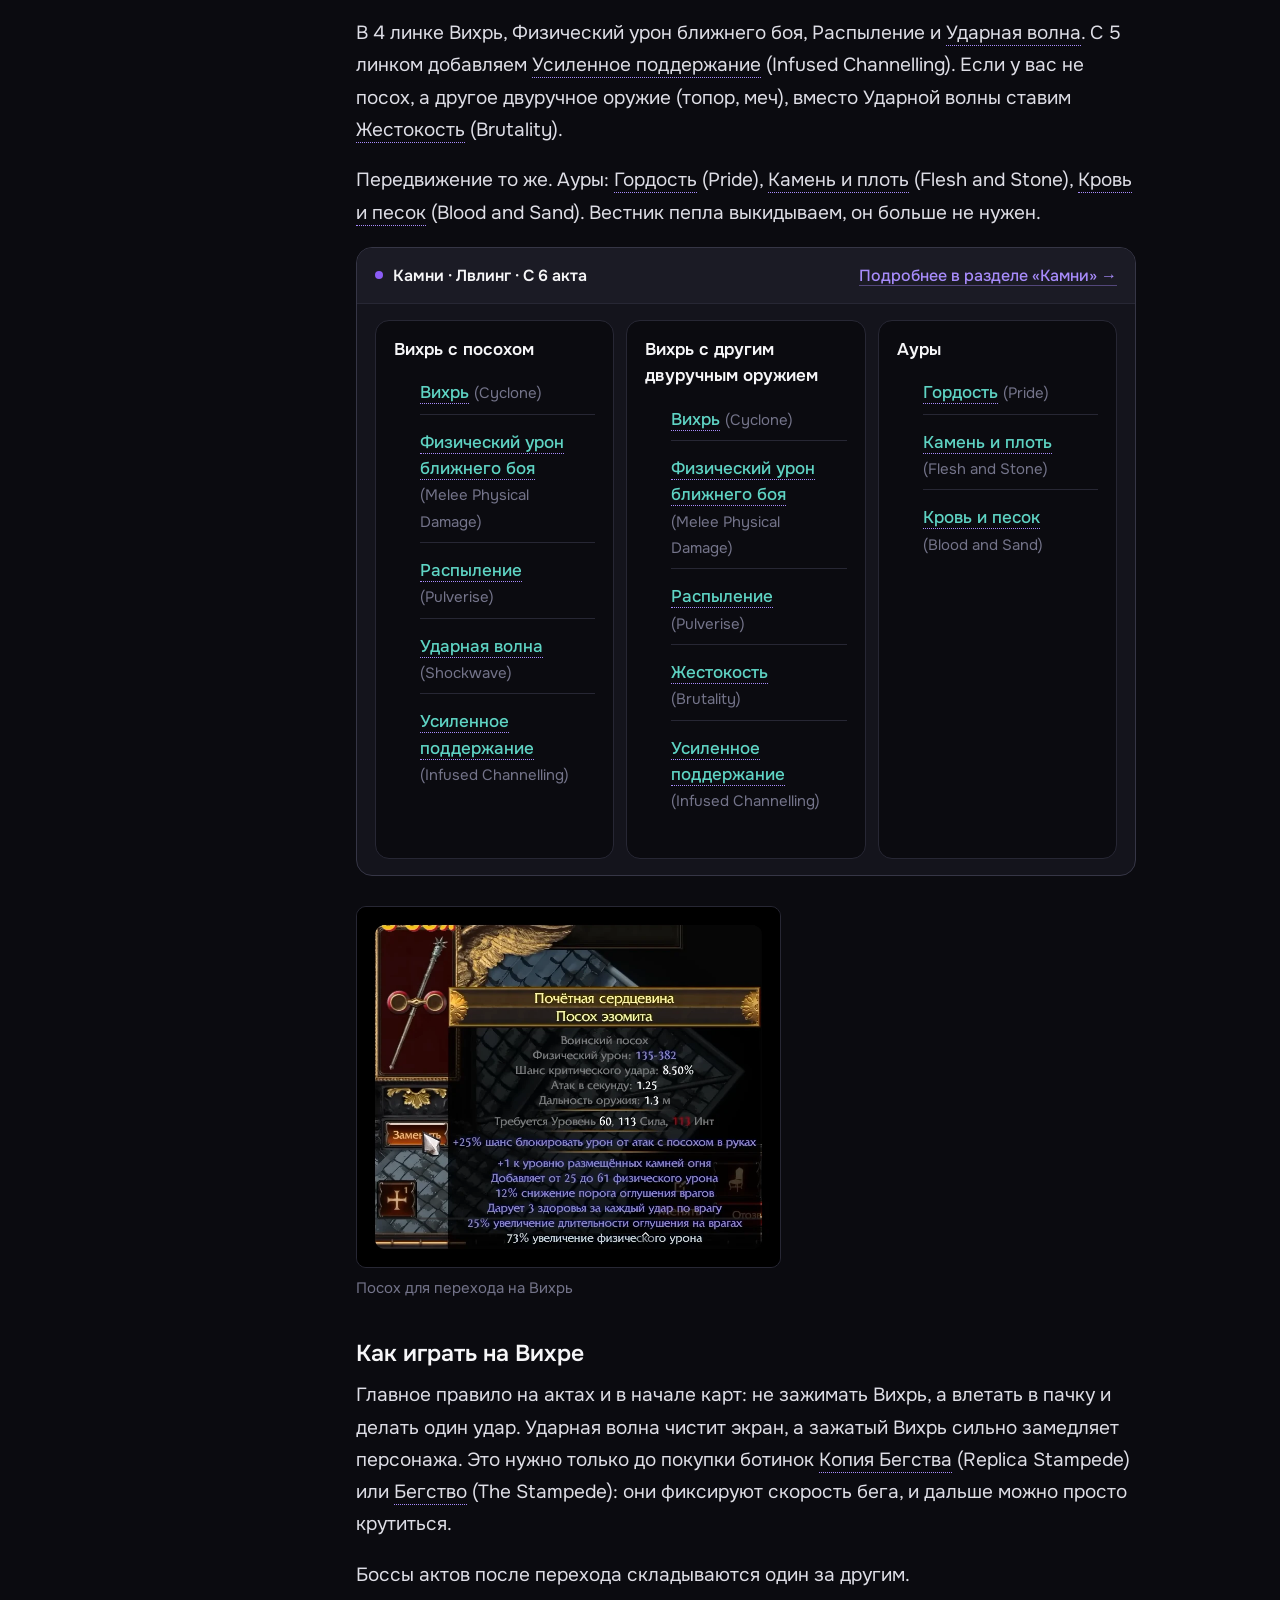
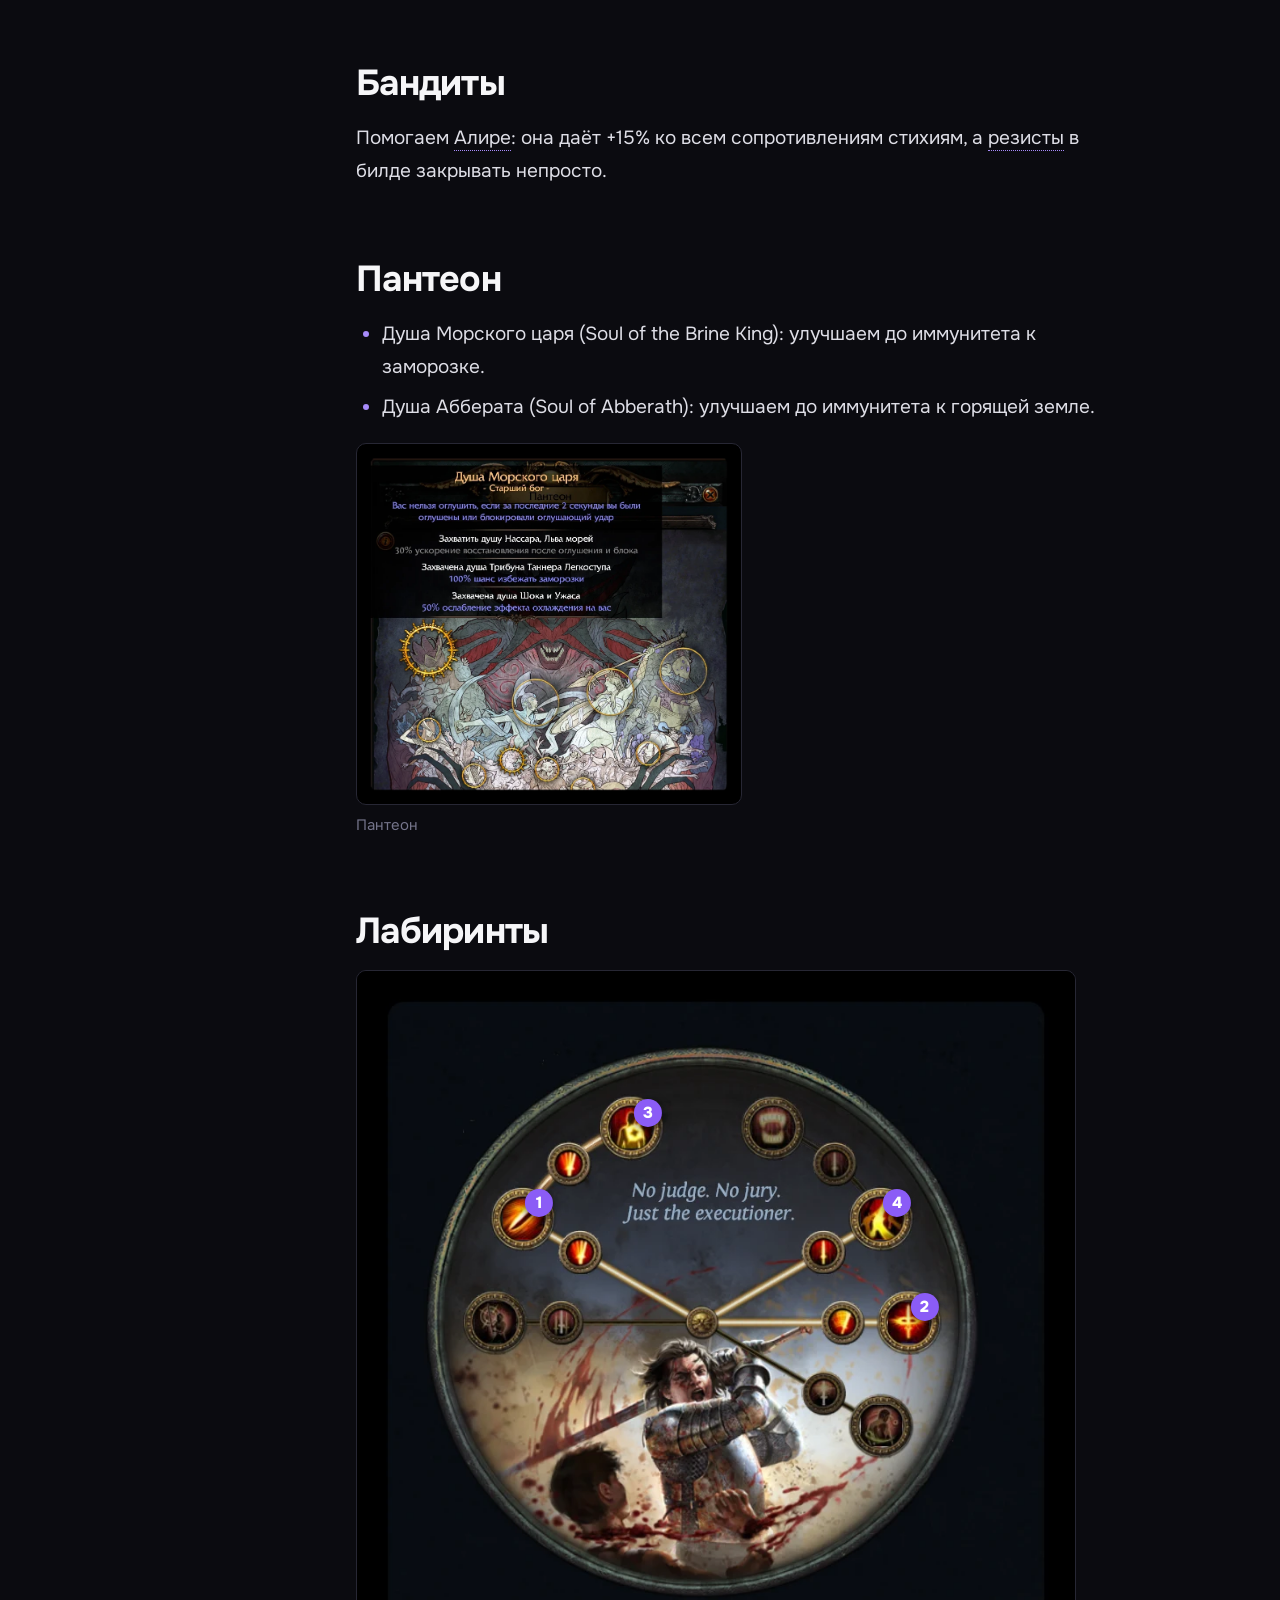
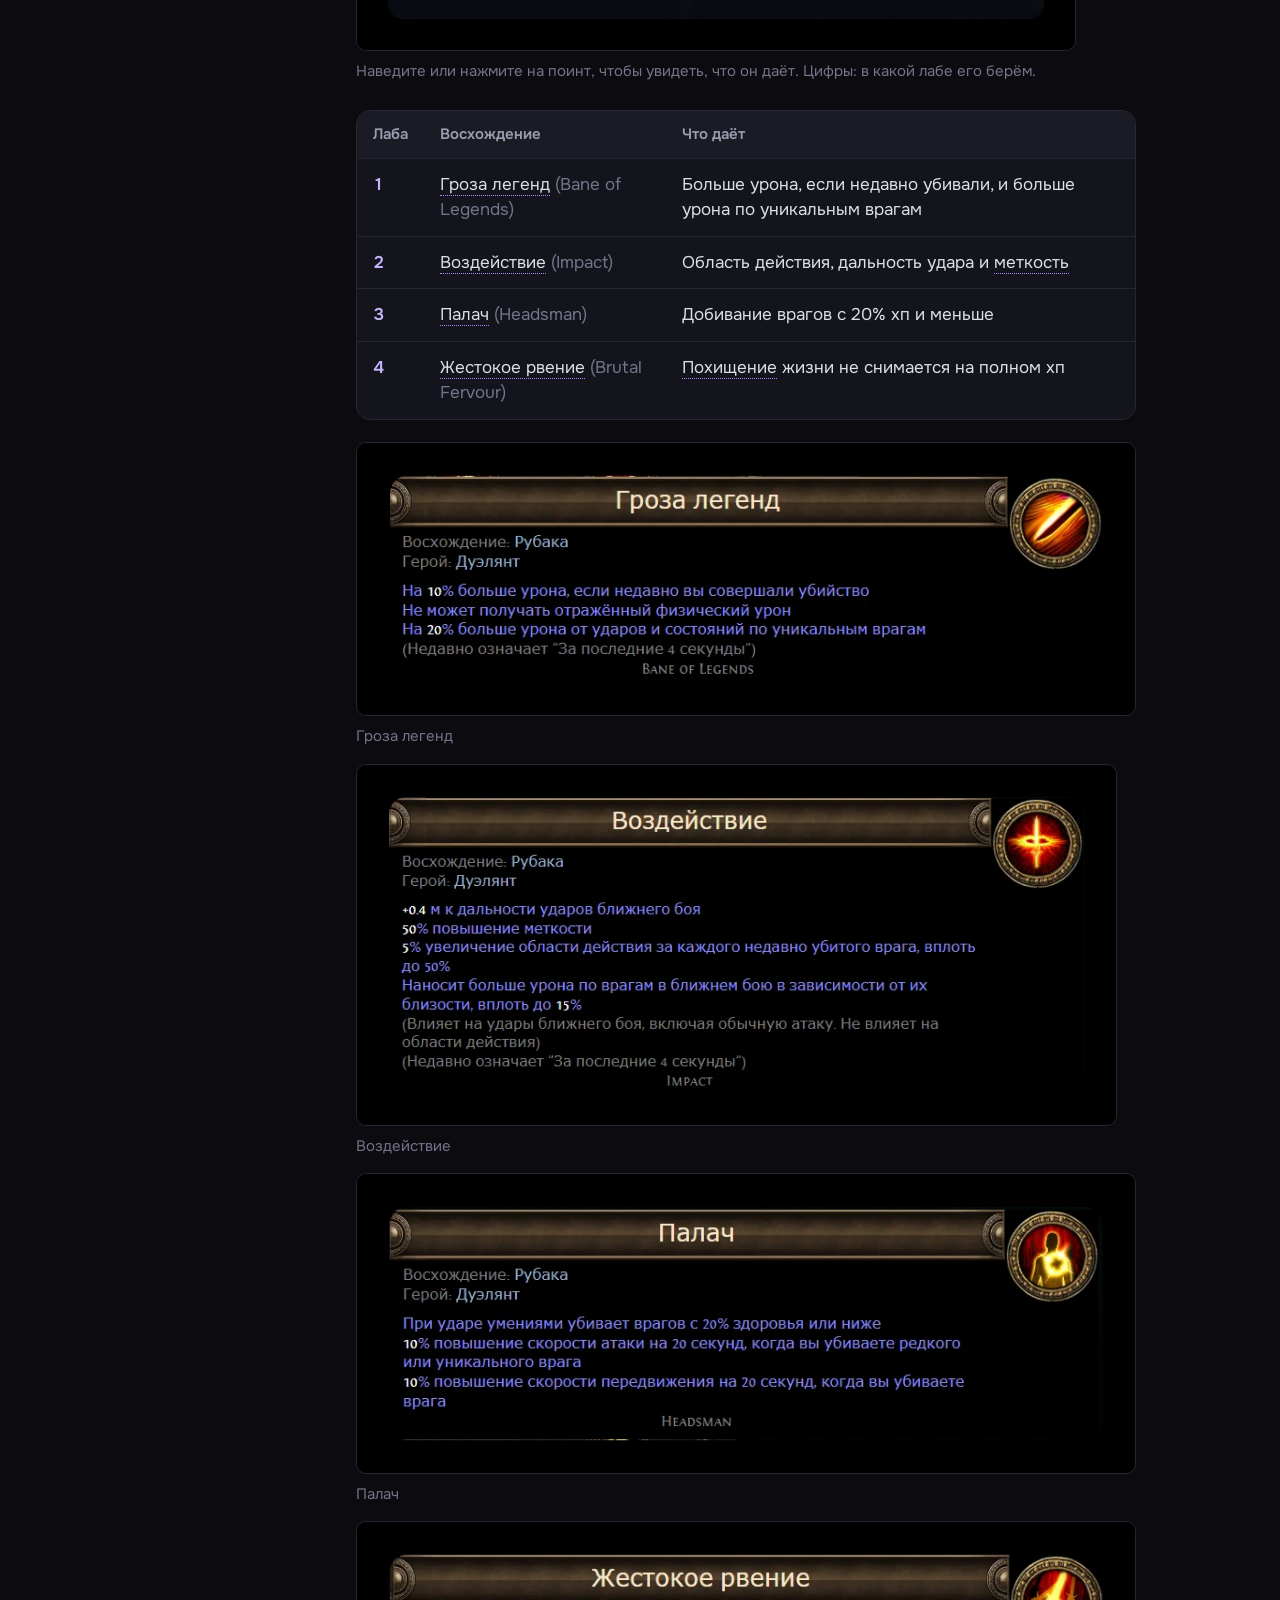
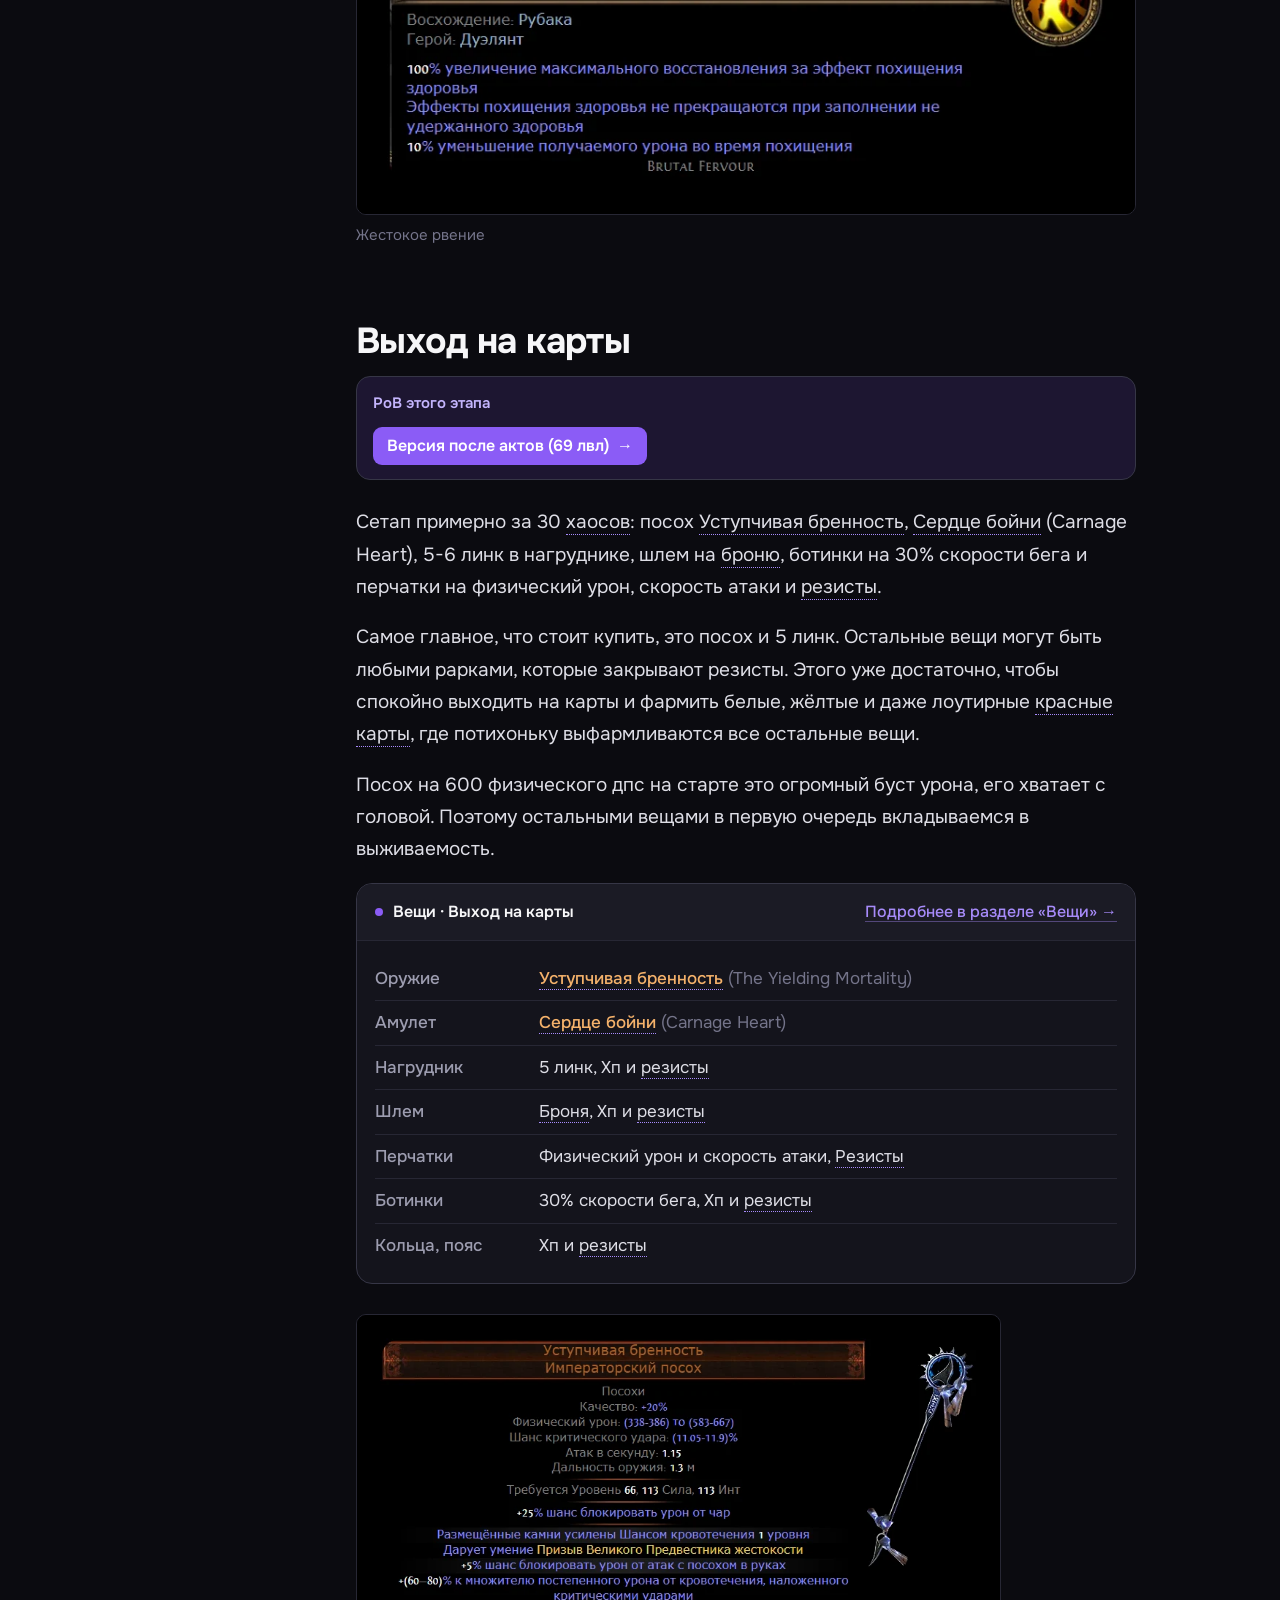
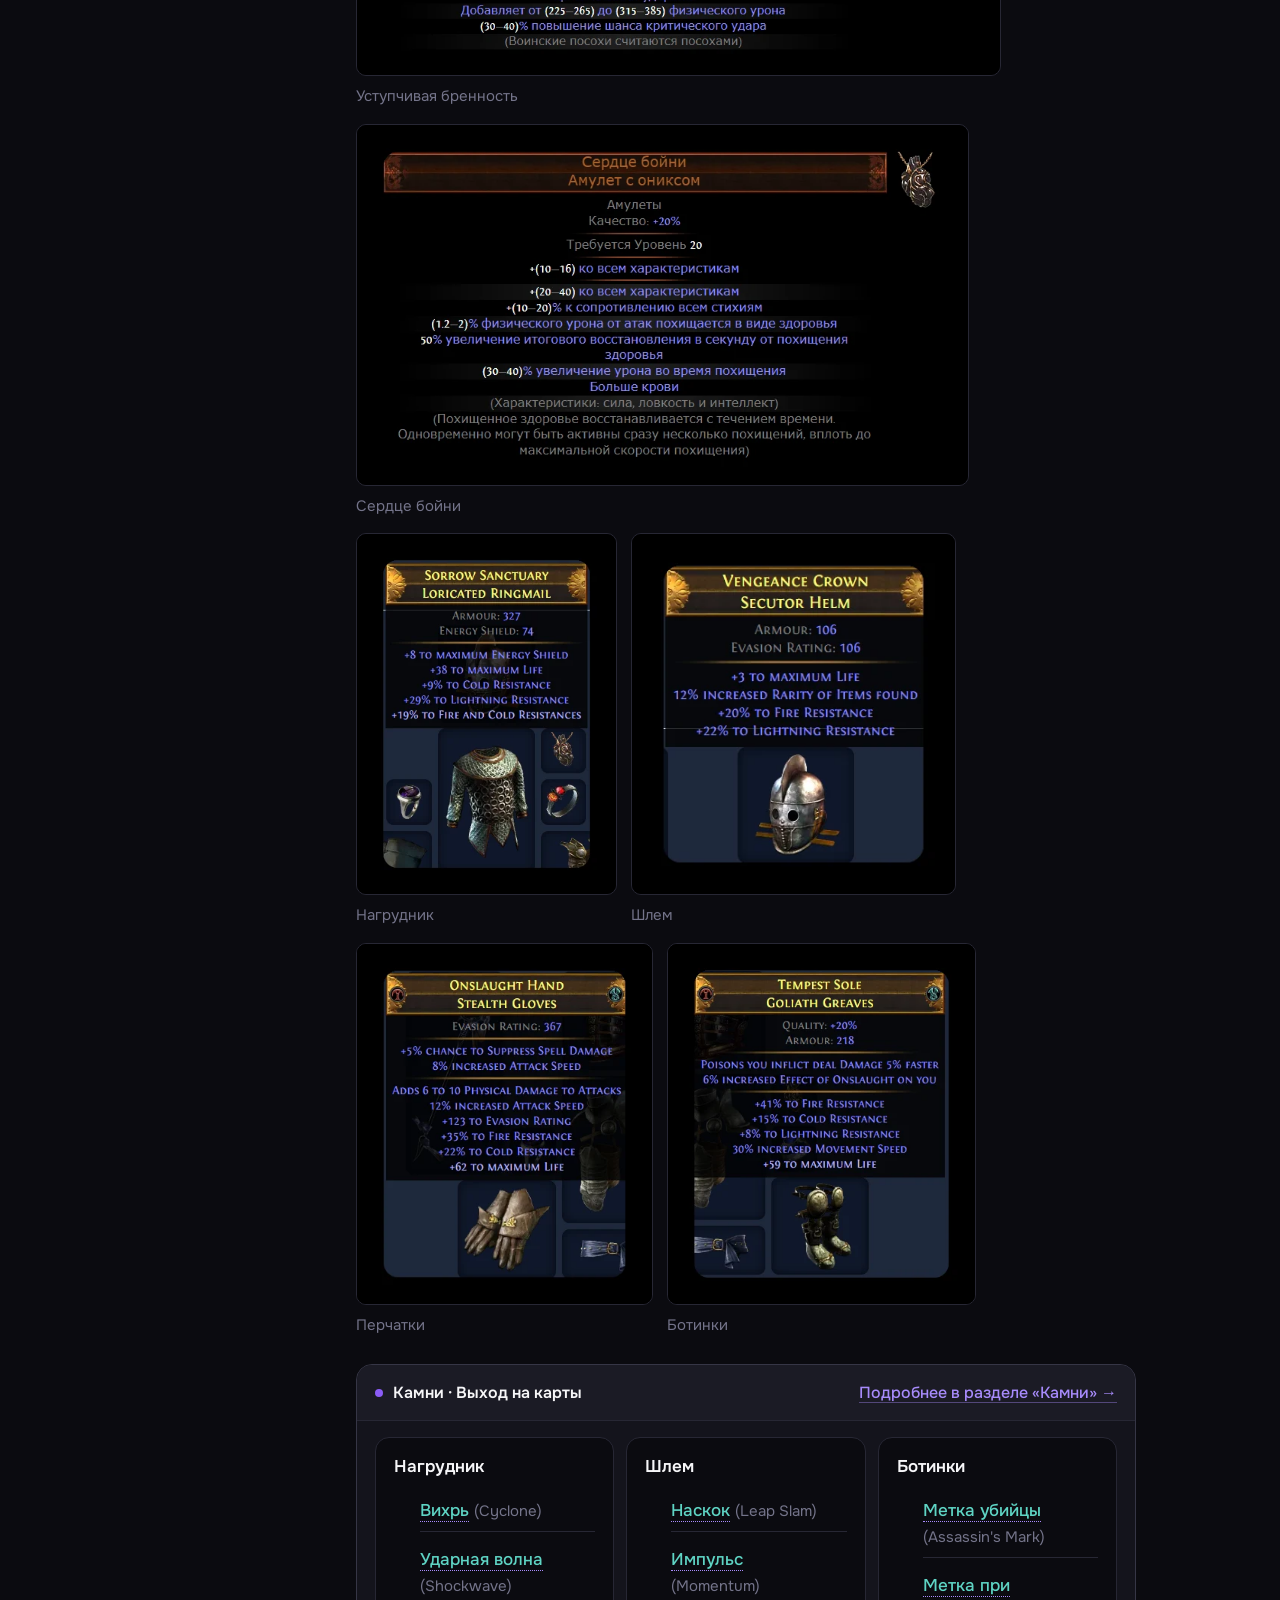
==== commit 64dbe5a8: "cyclone: глава «Моды карт» Co-Authored-By: Claude Opus 5.5 <noreply@anthropic.com> Claude-Session: h" ====
--- a/cyclone/index.html
+++ b/cyclone/index.html
@@ -211,6 +211,21 @@
 <div class="shots"><figure class="shot"><button type="button" aria-label="Открыть: Шлем"><img src="img/ehelm.webp" alt="Шлем" loading="lazy"></button><figcaption>Шлем</figcaption></figure></div>
 <p>Все вещи эндгейм версии по слотам: <button class="go" data-go="items:end">Вещи → Эндгейм</button>, флаконы: <button class="go" data-go="flasks:end">Флаконы → Эндгейм</button>.</p>
 
+<h2 id="mapmods">Моды карт</h2>
+<p>Какие моды на картах билду мешают. Тексты модов такие же, как в игре: по ним удобно искать на карте или в регексе.</p>
+<div class="mapmods">
+<div class="mm no"><h4>Неиграбельно</h4><ul>
+<li><span class="mt">«У монстров нельзя похищать ресурсы»</span><span class="mw">Билд живёт на похищении здоровья.</span></li>
+<li><span class="mt">«Скорость восстановления здоровья и энергетического щита игроков на #% меньше»</span><span class="mw">Режет и восстановление от похищения. Иногда можно: если карта совсем слабая или билд уже очень сильный.</span></li>
+</ul></div>
+<div class="mm meh"><h4>Неприятно, но проходимо</h4><ul>
+<li><span class="mt">«Монстры получают #% уменьшение дополнительного урона от критических ударов»</span><span class="mw">Билд через крит, поэтому теряется очень много урона.</span></li>
+<li><span class="mt">«Монстры имеют +#% к шансу блокировать урон от атак»</span><span class="mw">На Т16 обычно незаметно, но на Т16.5 и картах кошмара у монстров очень много блока. Лечится мастерством атак «Монстры не могут блокировать ваши атаки».</span></li>
+<li><span class="mt">«У игроков шанс блока снижен на #%»</span></li>
+<li><span class="mt">«У игроков на #% меньше брони»</span></li>
+</ul></div>
+</div>
+
 <h2 id="craft">Крафт вещей</h2>
 <p>Почти всё эндгейм снаряжение выгоднее крафтить самому: готовые вещи на трейде стоят в разы дороже себестоимости крафта, а лишние скрафченные вещи хорошо продаются.</p>
 <p>Почти все эти крафты показаны в видео: <a href="https://www.youtube.com/watch?v=OQRzgCrfEzE" target="_blank" rel="noopener">Лучшая бюджетная стратегия фарма | Крафт вещей на Вихрь (cyclone / циклон 3.28 mirage)</a>.</p>
